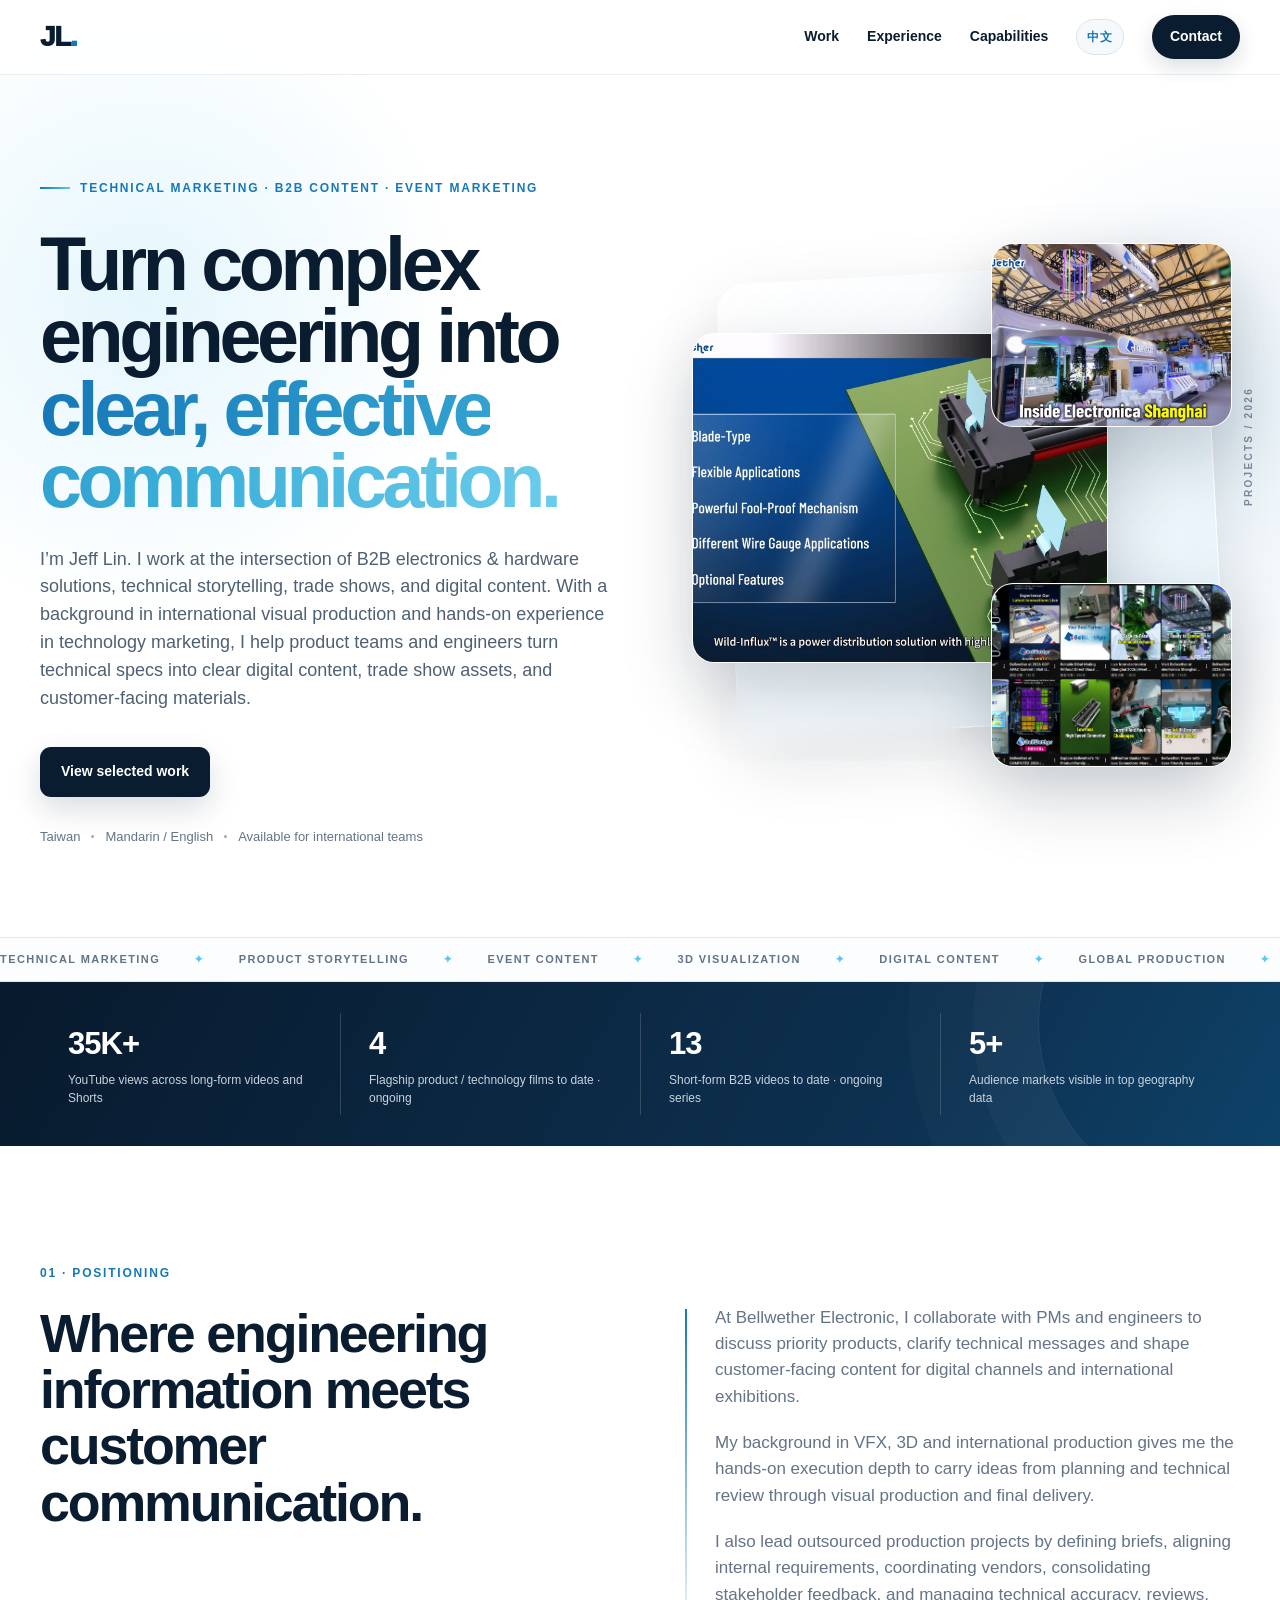
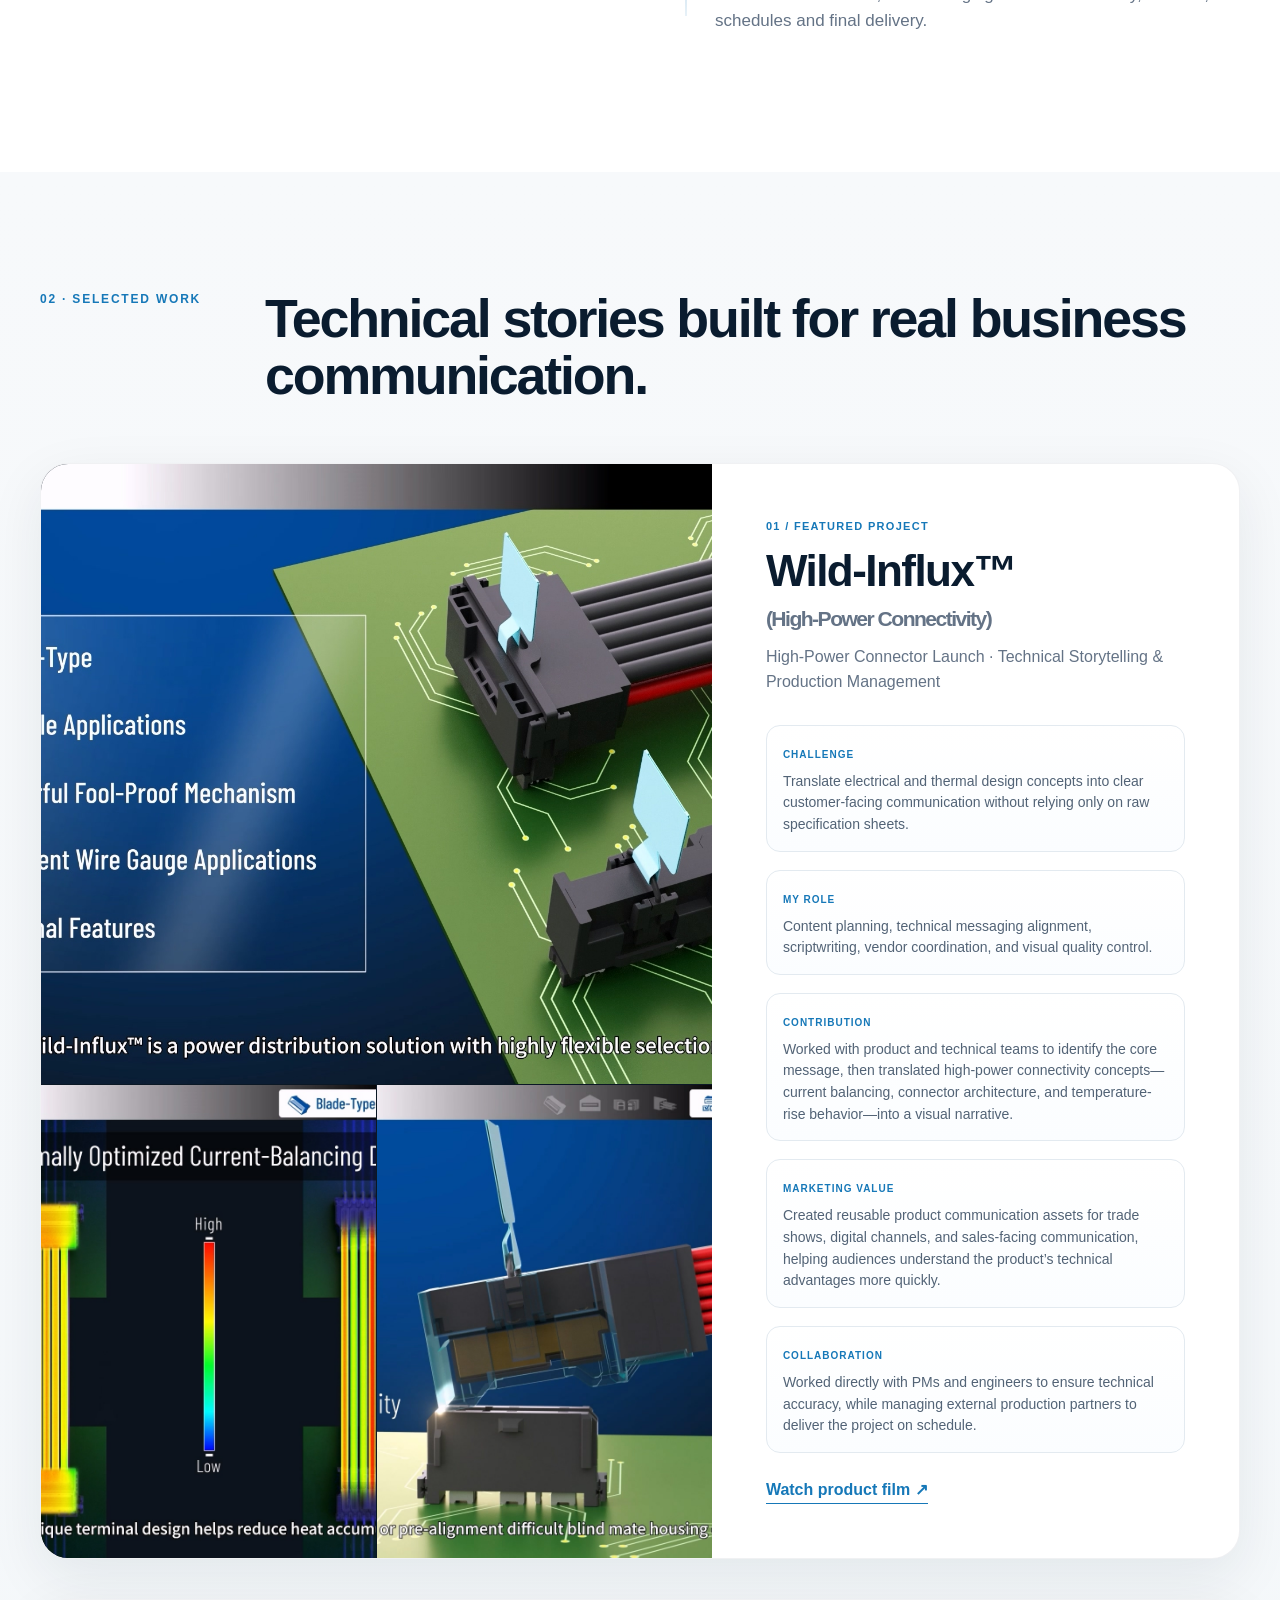
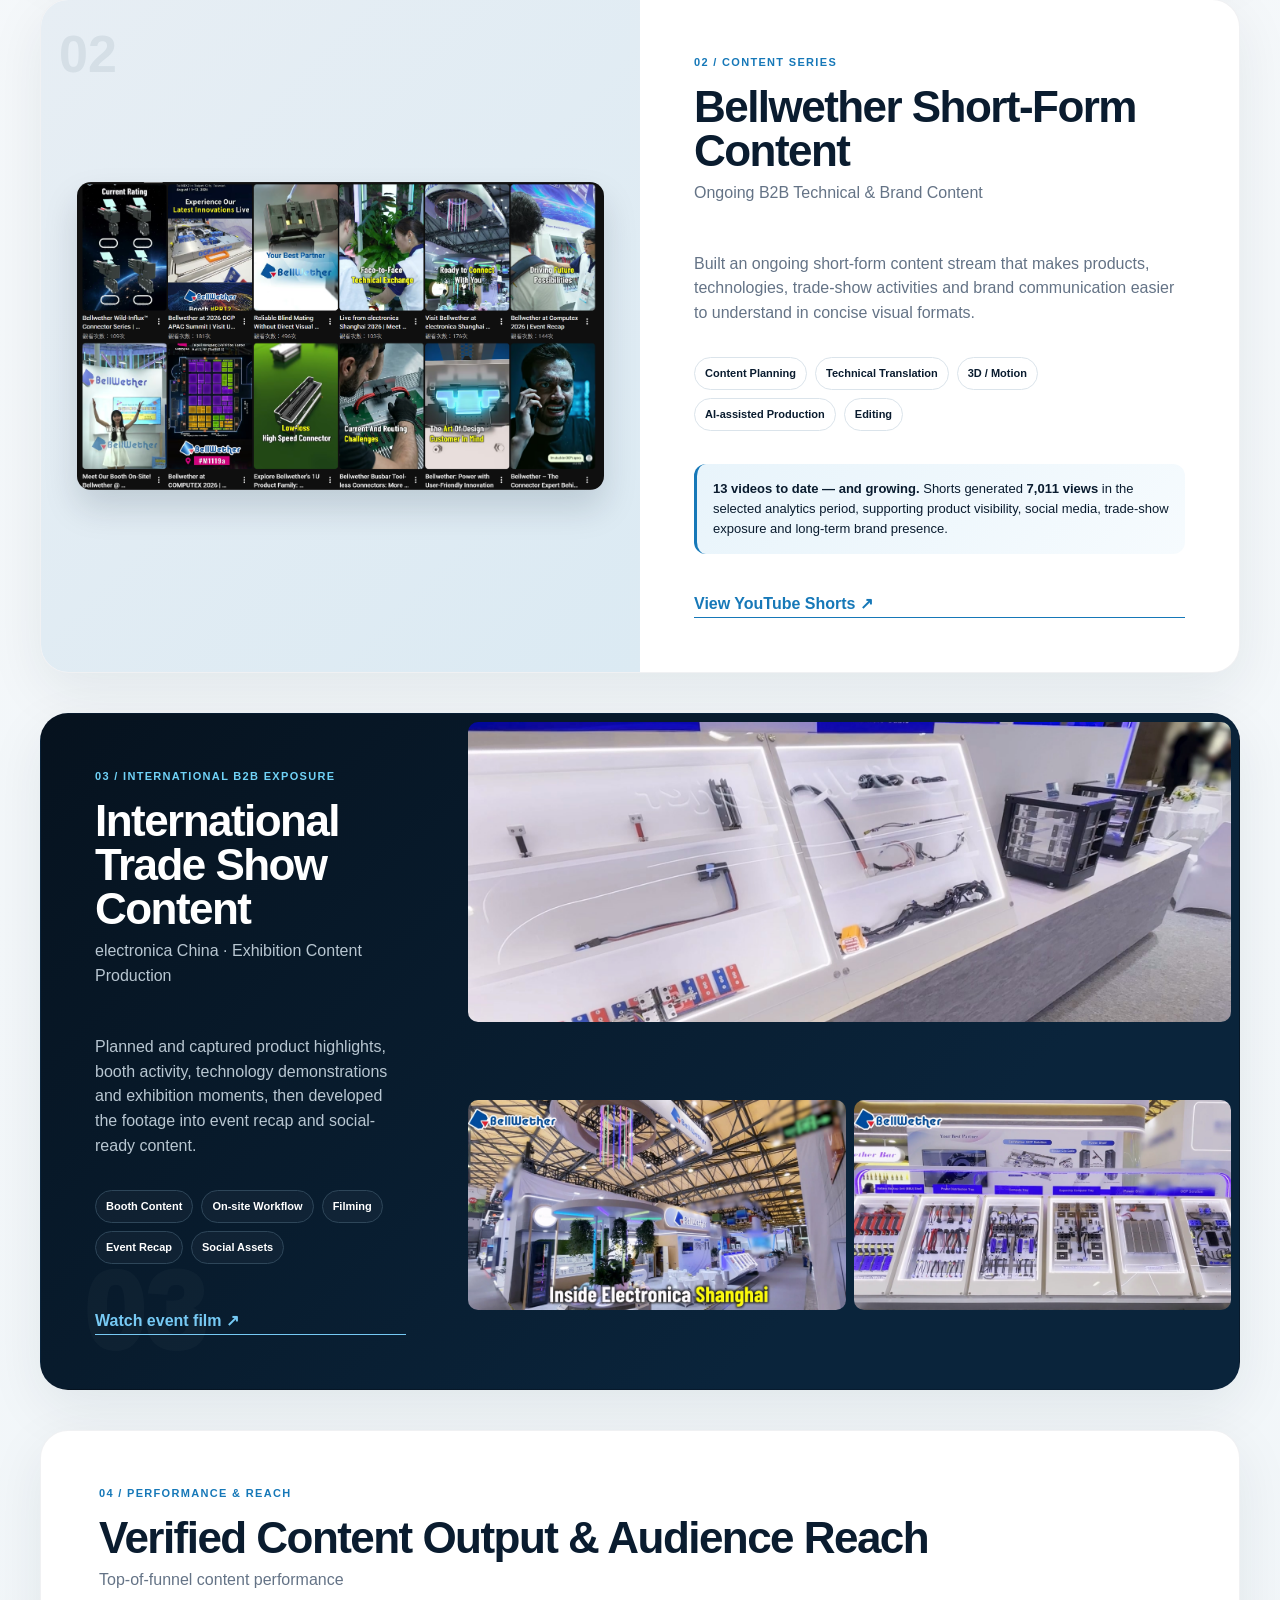
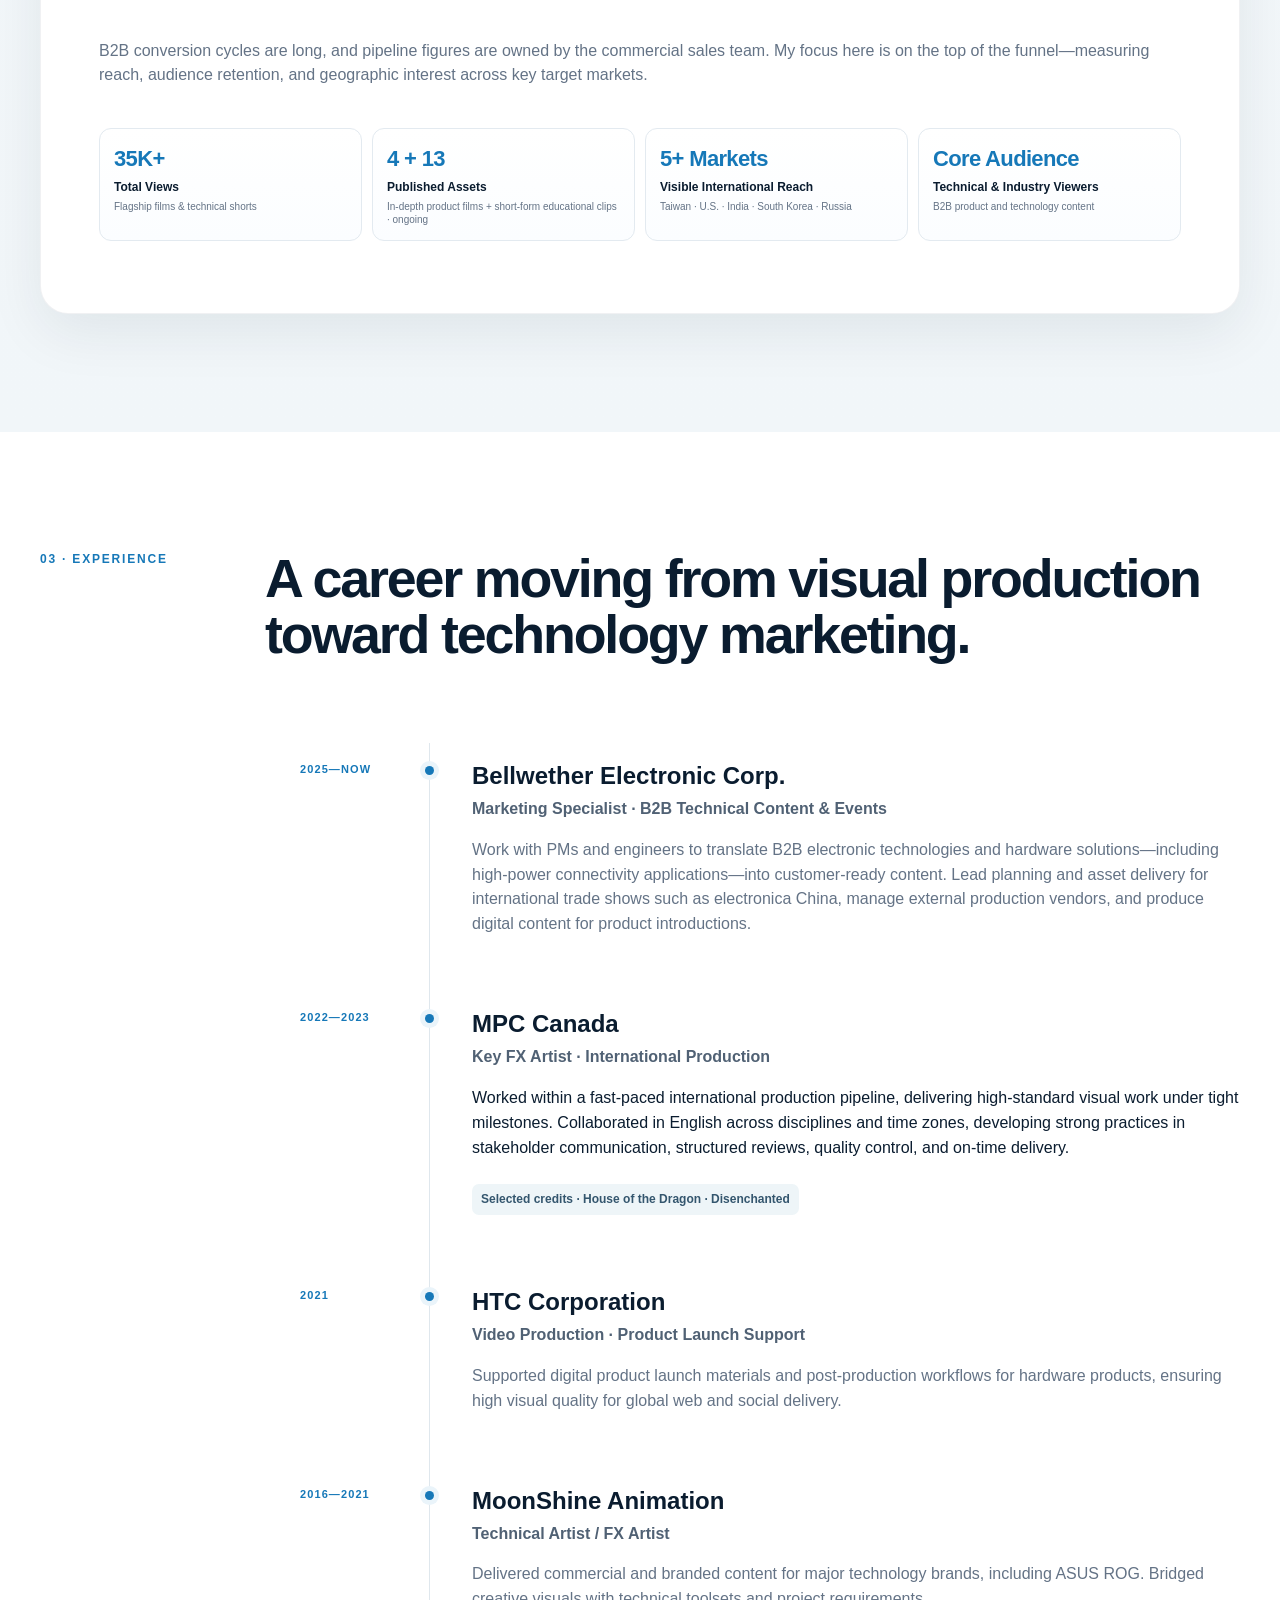
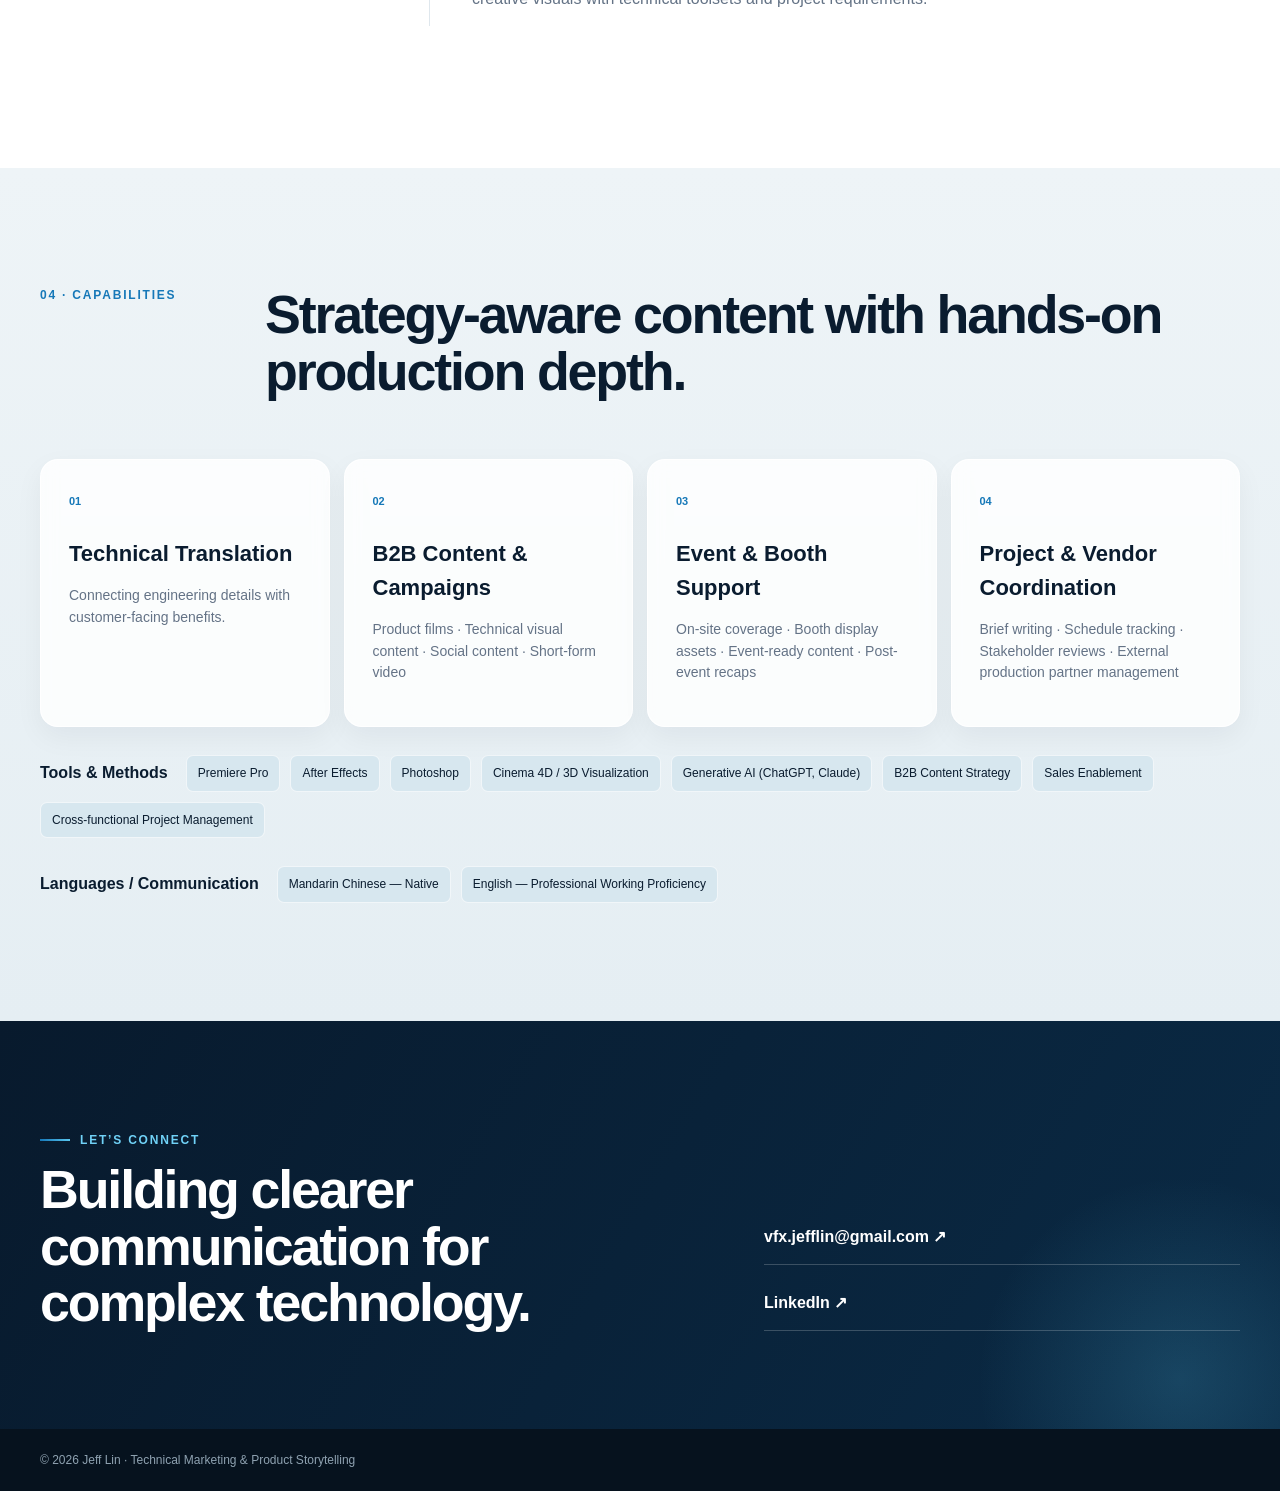
==== index.html @ c6e34b8e "Add files via upload" ====
<!DOCTYPE html>
<html lang="en">
<head>
  <meta charset="UTF-8" />
  <meta name="viewport" content="width=device-width, initial-scale=1.0" />
  <meta name="description" content="Jeff Lin — B2B technical marketing, product storytelling, digital content and event marketing portfolio." />
  <title>Jeff Lin | Technical Marketing & Product Storytelling</title>
  <link rel="stylesheet" href="styles.css" />
</head>
<body>
  <header class="nav-wrap">
    <nav class="nav container">
      <a class="brand" href="#top">JL<span>.</span></a>
      <button class="menu" aria-label="Toggle navigation">Menu</button>
      <div class="nav-links">
        <a href="#work">Work</a>
        <a href="#experience">Experience</a>
        <a href="#capabilities">Capabilities</a>
        <a href="zh.html" class="lang-switch">中文</a><a href="#contact" class="nav-cta">Contact</a>
      </div>
    </nav>
  </header>

  <main id="top">
    <section class="hero container">
      <div class="hero-copy reveal">
        <p class="eyebrow">TECHNICAL MARKETING · B2B CONTENT · EVENT MARKETING</p>
        <h1>Turn complex engineering into <span>clear, effective communication.</span></h1>
        <p class="hero-lead">I’m Jeff Lin. I work at the intersection of B2B electronics & hardware solutions, technical storytelling, trade shows, and digital content. With a background in international visual production and hands-on experience in technology marketing, I help product teams and engineers turn technical specs into clear digital content, trade show assets, and customer-facing materials.</p>
        <div class="hero-actions">
          <a class="button primary" href="#work">View selected work</a>
        </div>
        <div class="hero-meta">
          <span>Taiwan</span><i></i><span>Mandarin / English</span><i></i><span>Available for international teams</span>
        </div>
      </div>
      <div class="hero-visual reveal">
        <div class="hero-card main-card"><img src="./assets/image1.jpg" alt="Wild-Influx product storytelling project" /></div>
        <div class="hero-card small-card top"><img src="./assets/image6.jpg" alt="electronica China trade show" /></div>
        <div class="hero-card small-card bottom"><img src="./assets/image4.png" alt="Bellwether short-form content series" /></div>
        <div class="hero-badge"><strong>B2B</strong>Technical storytelling × visual execution</div>
      </div>
    </section>

    <section class="marquee" aria-hidden="true">
      <div class="marquee-track">
        <span>TECHNICAL MARKETING</span><span>PRODUCT STORYTELLING</span><span>EVENT CONTENT</span><span>3D VISUALIZATION</span><span>DIGITAL CONTENT</span><span>GLOBAL PRODUCTION</span>
        <span>TECHNICAL MARKETING</span><span>PRODUCT STORYTELLING</span><span>EVENT CONTENT</span><span>3D VISUALIZATION</span><span>DIGITAL CONTENT</span><span>GLOBAL PRODUCTION</span>
      </div>
    </section>

    <section class="proof-strip">
      <div class="container proof-grid">
        <div><strong>35K+</strong><span>YouTube views across long-form videos and Shorts</span></div>
        <div><strong>4</strong><span>Flagship product / technology films to date · ongoing</span></div>
        <div><strong>13</strong><span>Short-form B2B videos to date · ongoing series</span></div>
        <div><strong>5+</strong><span>Audience markets visible in top geography data</span></div>
      </div>
    </section>

    <section class="section intro container reveal">
      <div class="section-label">01 · POSITIONING</div>
      <div class="intro-grid">
        <h2>Where engineering information meets customer communication.</h2>
        <div>
          <p>At Bellwether Electronic, I collaborate with PMs and engineers to discuss priority products, clarify technical messages and shape customer-facing content for digital channels and international exhibitions.</p>
          <p>My background in VFX, 3D and international production gives me the hands-on execution depth to carry ideas from planning and technical review through visual production and final delivery.</p>
          <p>I also lead outsourced production projects by defining briefs, aligning internal requirements, coordinating vendors, consolidating stakeholder feedback, and managing technical accuracy, reviews, schedules and final delivery.</p>
        </div>
      </div>
    </section>

    <section id="work" class="section work-section">
      <div class="container">
        <div class="section-heading reveal">
          <div class="section-label">02 · SELECTED WORK</div>
          <h2>Technical stories built for real business communication.</h2>
        </div>

        <article class="project feature reveal">
          <div class="project-gallery wild-grid">
            <img src="./assets/image1.jpg" alt="Wild-Influx product overview" />
            <img src="./assets/image2.jpg" alt="Wild-Influx thermal current balancing visualization" />
            <img src="./assets/image3.jpg" alt="Wild-Influx blind mate product animation" />
          </div>
          <div class="project-copy">
            <div class="project-index">01 / FEATURED PROJECT</div>
            <h3>Wild‑Influx™ <span class="project-context">(High-Power Connectivity)</span></h3>
            <p class="project-sub">High-Power Connector Launch · Technical Storytelling &amp; Production Management</p>
            <div class="case-grid">
              <div><span>Challenge</span><p>Translate electrical and thermal design concepts into clear customer-facing communication without relying only on raw specification sheets.</p></div>
              <div><span>My Role</span><p>Content planning, technical messaging alignment, scriptwriting, vendor coordination, and visual quality control.</p></div>
              <div><span>Contribution</span><p>Worked with product and technical teams to identify the core message, then translated high-power connectivity concepts—current balancing, connector architecture, and temperature-rise behavior—into a visual narrative.</p></div>
              <div><span>Marketing Value</span><p>Created reusable product communication assets for trade shows, digital channels, and sales-facing communication, helping audiences understand the product’s technical advantages more quickly.</p></div>
              <div><span>Collaboration</span><p>Worked directly with PMs and engineers to ensure technical accuracy, while managing external production partners to deliver the project on schedule.</p></div>
            </div>
            <a class="text-link" target="_blank" rel="noopener" href="https://youtu.be/CGokXRwfFD4?si=VFuxg-Ws2p5JraSZ">Watch product film ↗</a>
          </div>
        </article>

        <article class="project split reveal">
          <div class="project-image frame"><img src="./assets/image4.png" alt="Bellwether YouTube Shorts series" /></div>
          <div class="project-copy compact">
            <div class="project-index">02 / CONTENT SERIES</div>
            <h3>Bellwether Short‑Form Content</h3>
            <p class="project-sub">Ongoing B2B Technical & Brand Content</p>
            <p>Built an ongoing short-form content stream that makes products, technologies, trade-show activities and brand communication easier to understand in concise visual formats.</p>
            <div class="tag-row"><span>Content Planning</span><span>Technical Translation</span><span>3D / Motion</span><span>AI-assisted Production</span><span>Editing</span></div>
            <p class="impact"><b>13 videos to date — and growing.</b> Shorts generated <b>7,011 views</b> in the selected analytics period, supporting product visibility, social media, trade-show exposure and long-term brand presence.</p>
            <a class="text-link" target="_blank" rel="noopener" href="https://www.youtube.com/@BellwetherCorp-BLWR/shorts">View YouTube Shorts ↗</a>
          </div>
        </article>

        <article class="project trade reveal">
          <div class="project-copy compact light-copy">
            <div class="project-index">03 / INTERNATIONAL B2B EXPOSURE</div>
            <h3>International Trade Show Content</h3>
            <p class="project-sub">electronica China · Exhibition Content Production</p>
            <p>Planned and captured product highlights, booth activity, technology demonstrations and exhibition moments, then developed the footage into event recap and social-ready content.</p>
            <div class="tag-row"><span>Booth Content</span><span>On-site Workflow</span><span>Filming</span><span>Event Recap</span><span>Social Assets</span></div>
            <a class="text-link light" target="_blank" rel="noopener" href="https://youtu.be/MpDqMBvhwXk?si=_fPuWEZ1H6CV1YOC">Watch event film ↗</a>
          </div>
          <div class="trade-gallery">
            <img class="wide" src="./assets/image5.jpg" alt="Bellwether products at electronica China" />
            <img src="./assets/image6.jpg" alt="Bellwether booth at electronica China" />
            <img src="./assets/image7.jpg" alt="Bellwether product displays at electronica China" />
          </div>
        </article>

        <article class="project reveal performance-project performance-text-only">
          <div class="project-copy compact">
            <div class="project-index">04 / PERFORMANCE &amp; REACH</div>
            <h3>Verified Content Output &amp; Audience Reach</h3>
            <p class="project-sub">Top-of-funnel content performance</p>
            <p>B2B conversion cycles are long, and pipeline figures are owned by the commercial sales team. My focus here is on the top of the funnel—measuring reach, audience retention, and geographic interest across key target markets.</p>
            <div class="metric-mini-grid">
              <div><strong>35K+</strong><span>Total Views</span><small>Flagship films &amp; technical shorts</small></div>
              <div><strong>4 + 13</strong><span>Published Assets</span><small>In-depth product films + short-form educational clips · ongoing</small></div>
              <div><strong>5+ Markets</strong><span>Visible International Reach</span><small>Taiwan · U.S. · India · South Korea · Russia</small></div>
              <div><strong>Core Audience</strong><span>Technical &amp; Industry Viewers</span><small>B2B product and technology content</small></div>
            </div>
          </div>
        </article>
      </div>
    </section>

    <section id="experience" class="section experience container">
      <div class="section-heading reveal">
        <div class="section-label">03 · EXPERIENCE</div>
        <h2>A career moving from visual production toward technology marketing.</h2>
      </div>
      <div class="timeline">
        <article class="timeline-item reveal">
          <div class="year">2025—NOW</div>
          <div><h3>Bellwether Electronic Corp.</h3><p class="role">Marketing Specialist · B2B Technical Content &amp; Events</p><p>Work with PMs and engineers to translate B2B electronic technologies and hardware solutions—including high-power connectivity applications—into customer-ready content. Lead planning and asset delivery for international trade shows such as electronica China, manage external production vendors, and produce digital content for product introductions.</p></div>
        </article>
        <article class="timeline-item reveal">
          <div class="year">2022—2023</div>
          <div><h3>MPC Canada</h3><p class="role">Key FX Artist · International Production</p><p>Worked within a fast-paced international production pipeline, delivering high-standard visual work under tight milestones. Collaborated in English across disciplines and time zones, developing strong practices in stakeholder communication, structured reviews, quality control, and on-time delivery.</p><p class="credit-line">Selected credits · House of the Dragon · Disenchanted</p></div>
        </article>
        <article class="timeline-item reveal">
          <div class="year">2021</div>
          <div><h3>HTC Corporation</h3><p class="role">Video Production · Product Launch Support</p><p>Supported digital product launch materials and post-production workflows for hardware products, ensuring high visual quality for global web and social delivery.</p></div>
        </article>
        <article class="timeline-item reveal">
          <div class="year">2016—2021</div>
          <div><h3>MoonShine Animation</h3><p class="role">Technical Artist / FX Artist</p><p>Delivered commercial and branded content for major technology brands, including ASUS ROG. Bridged creative visuals with technical toolsets and project requirements.</p></div>
        </article>
      </div>
    </section>

    <section id="capabilities" class="section capabilities">
      <div class="container">
        <div class="section-heading reveal">
          <div class="section-label">04 · CAPABILITIES</div>
          <h2>Strategy-aware content with hands-on production depth.</h2>
        </div>
        <div class="cap-grid">
          <div class="cap-card reveal"><span>01</span><h3>Technical Translation</h3><p>Connecting engineering details with customer-facing benefits.</p></div>
          <div class="cap-card reveal"><span>02</span><h3>B2B Content &amp; Campaigns</h3><p>Product films · Technical visual content · Social content · Short-form video</p></div>
          <div class="cap-card reveal"><span>03</span><h3>Event &amp; Booth Support</h3><p>On-site coverage · Booth display assets · Event-ready content · Post-event recaps</p></div>
          <div class="cap-card reveal"><span>04</span><h3>Project &amp; Vendor Coordination</h3><p>Brief writing · Schedule tracking · Stakeholder reviews · External production partner management</p></div>
        </div>
        <div class="tools reveal"><b>Tools &amp; Methods</b><span>Premiere Pro</span><span>After Effects</span><span>Photoshop</span><span>Cinema 4D / 3D Visualization</span><span>Generative AI (ChatGPT, Claude)</span><span>B2B Content Strategy</span><span>Sales Enablement</span><span>Cross-functional Project Management</span></div><div class="tools reveal"><b>Languages / Communication</b><span>Mandarin Chinese — Native</span><span>English — Professional Working Proficiency</span></div>
      </div>
    </section>

    <section id="contact" class="contact-section">
      <div class="container contact-grid reveal">
        <div><p class="eyebrow">LET’S CONNECT</p><h2>Building clearer communication for complex technology.</h2></div>
        <div class="contact-links">
          <a href="mailto:vfx.jefflin@gmail.com">vfx.jefflin@gmail.com ↗</a>
          <a href="https://www.linkedin.com/in/jeff-lin-creativemarketing/" target="_blank" rel="noopener">LinkedIn ↗</a>
        </div>
      </div>
    </section>
  </main>

  <footer><div class="container">© 2026 Jeff Lin · Technical Marketing & Product Storytelling</div></footer>
  <script src="script.js"></script>
</body>
</html>
---- styles.css ----
:root{
  --ink:#0a1c2f;--navy:#0d2d4a;--blue:#1678b8;--cyan:#59c7ef;--sky:#eaf4fa;
  --paper:#f5f8fb;--muted:#647386;--line:#dbe4eb;--white:#fff;--dark:#06121e;
  --accent:#70d2f7;--lime:#b8efdc;--max:1200px;--shadow:0 24px 70px rgba(5,25,43,.12)
}
*{box-sizing:border-box}
html{scroll-behavior:smooth}
body{margin:0;font-family:Inter,ui-sans-serif,-apple-system,BlinkMacSystemFont,"Segoe UI",Arial,sans-serif;color:var(--ink);background:#fff;line-height:1.55;overflow-x:hidden}
img{display:block;width:100%;height:auto}
a{color:inherit;text-decoration:none}
.container{width:min(var(--max),calc(100% - 48px));margin:0 auto}

/* NAV */
.nav-wrap{position:sticky;top:0;z-index:50;background:rgba(255,255,255,.78);backdrop-filter:blur(18px);border-bottom:1px solid rgba(12,31,52,.08)}
.nav{height:74px;display:flex;align-items:center;justify-content:space-between}
.brand{font-weight:950;font-size:28px;letter-spacing:-1.4px}.brand span{color:var(--blue)}
.nav-links{display:flex;gap:28px;align-items:center;font-size:14px;font-weight:720}
.nav-links a{position:relative}.nav-links a:not(.nav-cta):after{content:"";position:absolute;left:0;bottom:-6px;width:0;height:2px;background:var(--blue);transition:.25s}.nav-links a:hover:after{width:100%}
.nav-cta{padding:11px 18px;background:var(--ink);color:#fff;border-radius:999px;box-shadow:0 8px 20px rgba(6,27,45,.14)}
.menu{display:none;background:none;border:1px solid var(--line);border-radius:10px;padding:8px 12px}

/* HERO */
.hero{position:relative;min-height:760px;padding:92px 0 90px;display:grid;grid-template-columns:1.03fr .97fr;align-items:center;gap:70px}
.hero:before{content:"";position:absolute;left:-18vw;top:-12vh;width:52vw;height:52vw;border-radius:50%;background:radial-gradient(circle,rgba(89,199,239,.16),rgba(89,199,239,0) 68%);pointer-events:none}
.hero:after{content:"";position:absolute;right:-24vw;top:4vh;width:48vw;height:48vw;border-radius:50%;background:radial-gradient(circle,rgba(22,120,184,.10),rgba(22,120,184,0) 70%);pointer-events:none}
.hero-copy{position:relative;z-index:2}
.eyebrow,.section-label{font-size:12px;font-weight:850;letter-spacing:.15em;color:var(--blue)}
.eyebrow{display:inline-flex;align-items:center;gap:10px}.eyebrow:before{content:"";width:30px;height:2px;background:linear-gradient(90deg,var(--blue),var(--cyan))}
.hero h1{font-size:clamp(52px,5.9vw,84px);line-height:.96;letter-spacing:-.058em;margin:18px 0 28px;max-width:780px}
.hero h1 span{background:linear-gradient(90deg,var(--blue),#3aaed8 60%,#6bccec);-webkit-background-clip:text;background-clip:text;color:transparent}
.hero-lead{max-width:700px;font-size:18px;color:#4f6072}
.hero-actions{display:flex;gap:14px;margin-top:34px}
.button{display:inline-flex;align-items:center;justify-content:center;padding:14px 21px;border-radius:11px;font-size:14px;font-weight:780;transition:.25s}
.button:hover{transform:translateY(-2px)}.primary{background:var(--ink);color:#fff;box-shadow:0 12px 30px rgba(6,27,45,.15)}.secondary{border:1px solid var(--line);background:rgba(255,255,255,.8);backdrop-filter:blur(8px)}
.hero-meta{display:flex;gap:11px;align-items:center;margin-top:30px;color:var(--muted);font-size:13px}.hero-meta i{width:3px;height:3px;border-radius:50%;background:#9aabba}

.hero-visual{position:relative;min-height:540px;z-index:1}
.hero-visual:before{content:"";position:absolute;inset:35px 25px 50px 35px;border-radius:30px;background:linear-gradient(135deg,rgba(255,255,255,.62),rgba(228,241,249,.82));border:1px solid rgba(255,255,255,.85);box-shadow:var(--shadow);transform:rotate(-3deg)}
.hero-visual:after{content:"PROJECTS / 2026";position:absolute;right:-16px;top:150px;writing-mode:vertical-rl;transform:rotate(180deg);font-size:10px;font-weight:800;letter-spacing:.23em;color:#7b8b9c}
.hero-card{position:absolute;overflow:hidden;border-radius:22px;box-shadow:0 28px 70px rgba(6,27,45,.20);background:#fff;border:1px solid rgba(255,255,255,.8);transition:transform .35s ease,box-shadow .35s ease}
.hero-card:hover{transform:translateY(-7px) rotate(.5deg);box-shadow:0 36px 80px rgba(6,27,45,.24)}
.hero-card img{height:100%;object-fit:cover}.main-card{width:76%;height:330px;left:0;top:96px;z-index:3}.small-card{width:44%;height:184px;right:8px;z-index:4}.small-card.top{top:6px}.small-card.bottom{bottom:10px}
.hero-badge{position:absolute;left:28px;bottom:16px;z-index:6;background:rgba(7,21,34,.88);color:#fff;padding:12px 15px;border-radius:12px;font-size:12px;backdrop-filter:blur(10px);box-shadow:0 10px 25px rgba(0,0,0,.15)}
.hero-badge strong{display:block;font-size:20px;line-height:1;margin-bottom:4px;color:var(--accent)}

/* MARQUEE */
.marquee{overflow:hidden;border-top:1px solid #dfe7ed;border-bottom:1px solid #dfe7ed;background:#fbfdff}
.marquee-track{display:flex;width:max-content;animation:marquee 28s linear infinite;padding:13px 0}
.marquee-track span{font-size:11px;font-weight:800;letter-spacing:.13em;color:#627487;white-space:nowrap;margin-right:34px}
.marquee-track span:after{content:"✦";margin-left:34px;color:var(--cyan)}
@keyframes marquee{to{transform:translateX(-50%)}}

/* PROOF */
.proof-strip{background:linear-gradient(120deg,#081a2d,#0d3151 72%,#0e4268);color:#fff;position:relative;overflow:hidden}
.proof-strip:after{content:"";position:absolute;right:-120px;top:-140px;width:360px;height:360px;border:1px solid rgba(255,255,255,.09);border-radius:50%;box-shadow:0 0 0 65px rgba(255,255,255,.025),0 0 0 130px rgba(255,255,255,.018)}
.proof-grid{display:grid;grid-template-columns:repeat(4,1fr);padding:31px 0;position:relative;z-index:1}
.proof-grid>div{padding:7px 28px;border-left:1px solid rgba(255,255,255,.16)}.proof-grid>div:first-child{border-left:0}.proof-grid strong{display:block;font-size:31px;letter-spacing:-.03em}.proof-grid span{display:block;font-size:12px;color:#c7d3dd;margin-top:3px}

/* GENERAL */
.section{padding:118px 0}.intro-grid{display:grid;grid-template-columns:1fr 1fr;gap:90px;margin-top:22px}.intro h2,.section-heading h2,.contact-section h2{font-size:clamp(38px,4.2vw,58px);line-height:1.05;letter-spacing:-.04em;margin:0}.intro-grid p{color:var(--muted);font-size:17px;margin:0 0 20px}
.intro-grid>div:last-child{position:relative;padding-left:30px}.intro-grid>div:last-child:before{content:"";position:absolute;left:0;top:4px;width:2px;height:88%;background:linear-gradient(var(--blue),rgba(22,120,184,.1))}
.work-section{background:linear-gradient(#f7f9fb,#f1f6f9)}
.section-heading{display:grid;grid-template-columns:190px 1fr;gap:35px;align-items:start;margin-bottom:60px}

/* PROJECTS */
.project{position:relative;border-radius:28px;overflow:hidden;background:#fff;margin-top:40px;box-shadow:0 18px 55px rgba(11,34,53,.08);border:1px solid rgba(12,31,52,.06);transition:transform .35s ease,box-shadow .35s ease}
.project:hover{transform:translateY(-5px);box-shadow:0 28px 70px rgba(11,34,53,.12)}
.feature{display:grid;grid-template-columns:1.12fr .88fr}.wild-grid{background:#0b1825;display:grid;grid-template-columns:1fr 1fr;gap:1px}.wild-grid img{height:100%;min-height:230px;object-fit:cover}.wild-grid img:first-child{grid-column:1/-1}
.project-copy{padding:54px}.project-index{font-size:11px;font-weight:900;letter-spacing:.12em;color:var(--blue)}.project-copy h3{font-size:44px;line-height:1;margin:14px 0 8px;letter-spacing:-.035em}.project-sub{font-size:16px;color:var(--muted);margin:0 0 30px}
.case-grid{display:grid;gap:18px}.case-grid>div{padding:15px 16px;border:1px solid #e3eaf0;border-radius:14px;background:linear-gradient(180deg,#fff,#fbfdff)}.case-grid span{font-size:10px;text-transform:uppercase;font-weight:900;color:var(--blue);letter-spacing:.1em}.case-grid p{margin:5px 0 0;color:#526376;font-size:14px}
.text-link{display:inline-flex;align-items:center;gap:7px;margin-top:25px;color:var(--blue);font-weight:850;border-bottom:1px solid currentColor}.text-link:hover{gap:11px}
.split{display:grid;grid-template-columns:1fr 1fr}.frame{padding:36px;background:linear-gradient(135deg,#e7eef4,#dbeaf3);display:flex;align-items:center;position:relative}.frame:after{content:"02";position:absolute;left:18px;top:14px;font-weight:900;font-size:52px;color:rgba(13,45,74,.08)}.frame img{border-radius:14px;box-shadow:0 18px 34px rgba(8,28,44,.15)}
.compact{display:flex;flex-direction:column;justify-content:center}.compact>p:not(.project-sub):not(.impact){color:var(--muted)}.tag-row{display:flex;flex-wrap:wrap;gap:8px;margin:15px 0 20px}.tag-row span{padding:7px 10px;border:1px solid var(--line);border-radius:999px;font-size:11px;font-weight:740;background:#fff}.impact{background:linear-gradient(135deg,#e8f4fb,#f6fbfe);padding:15px 16px;border-radius:12px;font-size:13px;border-left:3px solid var(--blue)}
.trade{background:linear-gradient(135deg,#06121e,#0a243b 72%);color:#fff;display:grid;grid-template-columns:.7fr 1.3fr}.trade:after{content:"03";position:absolute;left:42px;bottom:22px;font-size:110px;line-height:1;font-weight:950;color:rgba(255,255,255,.028)}.light-copy .project-index{color:var(--accent)}.light-copy .project-sub,.light-copy>p{color:#b8c6d1!important}.light-copy .tag-row span{border-color:#2e4659;background:rgba(255,255,255,.03)}.text-link.light{color:#75c9f4}.trade-gallery{display:grid;grid-template-columns:1fr 1fr;gap:8px;padding:8px}.trade-gallery img{height:210px;object-fit:cover;border-radius:10px}.trade-gallery .wide{grid-column:1/-1;height:300px}

/* EXPERIENCE */
.experience{padding-bottom:122px}.timeline{max-width:940px;margin-left:auto;position:relative}.timeline:before{content:"";position:absolute;left:129px;top:20px;bottom:20px;width:1px;background:#dfe7ed}.timeline-item{display:grid;grid-template-columns:130px 1fr;gap:42px;padding:34px 0;position:relative}.timeline-item:after{content:"";position:absolute;left:125px;top:43px;width:9px;height:9px;border-radius:50%;background:var(--blue);box-shadow:0 0 0 5px #eaf4fa}.year{font-size:11px;letter-spacing:.1em;font-weight:850;color:var(--blue);padding-top:4px}.timeline-item h3{margin:0;font-size:24px}.role{font-weight:750;color:#506174;margin:3px 0 10px}.timeline-item div:last-child>p:last-child{color:var(--muted);margin-bottom:0}

/* CAPABILITIES */
.capabilities{background:linear-gradient(180deg,#eef4f7,#e5eef3)}.cap-grid{display:grid;grid-template-columns:repeat(4,1fr);gap:14px}.cap-card{background:rgba(255,255,255,.82);backdrop-filter:blur(8px);border:1px solid rgba(255,255,255,.95);border-radius:18px;padding:28px;min-height:235px;box-shadow:0 10px 28px rgba(8,28,44,.05);transition:.3s}.cap-card:hover{transform:translateY(-5px);background:#fff}.cap-card>span{font-size:11px;font-weight:900;color:var(--blue)}.cap-card h3{font-size:22px;margin:24px 0 12px}.cap-card p{color:var(--muted);font-size:14px}.tools{display:flex;flex-wrap:wrap;align-items:center;gap:10px;margin-top:28px}.tools b{margin-right:8px}.tools span{font-size:12px;padding:8px 11px;background:#d7e7ef;border-radius:7px;border:1px solid rgba(255,255,255,.65)}

/* CONTACT */
.contact-section{padding:98px 0;background:linear-gradient(120deg,#081a2d,#0a2a45);color:#fff;position:relative;overflow:hidden}.contact-section:before{content:"";position:absolute;right:-110px;bottom:-160px;width:420px;height:420px;border-radius:50%;background:radial-gradient(circle,rgba(89,199,239,.18),rgba(89,199,239,0) 68%)}.contact-grid{display:grid;grid-template-columns:1.15fr .85fr;gap:80px;align-items:end;position:relative;z-index:1}.contact-section .eyebrow{color:var(--accent)}.contact-links{display:grid;gap:12px}.contact-links a{display:flex;justify-content:space-between;padding:14px 0;border-bottom:1px solid rgba(255,255,255,.2);font-weight:780;transition:.25s}.contact-links a:hover{color:var(--accent);padding-left:6px}footer{background:#06121e;color:#8fa2b1;padding:22px 0;font-size:12px}
.reveal{opacity:0;transform:translateY(18px);transition:opacity .7s ease,transform .7s ease}.reveal.visible{opacity:1;transform:none}

@media(max-width:900px){.hero{grid-template-columns:1fr;padding-top:70px}.hero-visual{min-height:460px}.proof-grid{grid-template-columns:1fr 1fr}.proof-grid>div:nth-child(3){border-left:0}.intro-grid,.section-heading,.feature,.split,.trade,.contact-grid{grid-template-columns:1fr}.section-heading{gap:14px}.project-copy{padding:36px}.cap-grid{grid-template-columns:1fr 1fr}.timeline{margin:0}.timeline:before,.timeline-item:after{display:none}.trade-gallery .wide{height:240px}}
@media(max-width:650px){.container{width:min(var(--max),calc(100% - 30px))}.nav-links{display:none;position:absolute;left:15px;right:15px;top:64px;background:#fff;border:1px solid var(--line);border-radius:12px;padding:18px;flex-direction:column;align-items:stretch;box-shadow:0 20px 40px rgba(0,0,0,.12)}.nav-links.open{display:flex}.menu{display:block}.hero{min-height:auto;padding:58px 0}.hero h1{font-size:49px}.hero-actions{flex-direction:column;align-items:flex-start}.hero-meta{flex-wrap:wrap}.hero-visual{min-height:355px}.hero-visual:after{display:none}.main-card{height:225px;top:58px}.small-card{height:125px}.hero-badge{left:10px;bottom:2px}.proof-grid{grid-template-columns:1fr 1fr}.proof-grid>div{padding:12px 15px}.section{padding:80px 0}.intro-grid{gap:25px}.intro-grid>div:last-child{padding-left:20px}.project-copy h3{font-size:36px}.wild-grid{grid-template-columns:1fr}.wild-grid img:first-child{grid-column:auto}.cap-grid{grid-template-columns:1fr}.timeline-item{grid-template-columns:1fr;gap:8px}.trade-gallery img,.trade-gallery .wide{height:180px}.trade-gallery .wide{grid-column:1/-1}.contact-section{padding:72px 0}.contact-grid{gap:35px}.marquee-track span{font-size:10px}}

/* PERFORMANCE SNAPSHOT — keeps Design v2 visual system */
.analytics-frame{align-items:flex-start}.analytics-frame img{width:100%;height:auto;object-fit:contain;background:#0c0c0c}.metric-mini-grid{display:grid;grid-template-columns:1fr 1fr;gap:10px;margin:10px 0 18px}.metric-mini-grid>div{padding:13px 14px;border:1px solid #e3eaf0;border-radius:12px;background:linear-gradient(180deg,#fff,#fbfdff)}.metric-mini-grid strong{display:block;font-size:22px;color:var(--blue);letter-spacing:-.03em}.metric-mini-grid span{display:block;font-size:12px;font-weight:800;margin-top:2px}.metric-mini-grid small{display:block;font-size:10px;color:var(--muted);margin-top:3px;line-height:1.35}.analytics-thumbs{display:grid;grid-template-columns:1fr 1fr;gap:8px}.analytics-thumbs img{border-radius:10px;border:1px solid var(--line);background:#111}.credit-line{display:inline-block!important;margin-top:8px!important;padding:6px 9px;border-radius:7px;background:#eef5f8;color:#34566e!important;font-size:12px!important;font-weight:750}.performance-project{overflow:visible}.performance-project .project-copy{padding-top:38px;padding-bottom:38px}
@media(max-width:650px){.metric-mini-grid{grid-template-columns:1fr}.analytics-thumbs{grid-template-columns:1fr}}

/* BILINGUAL */
.lang-switch{font-size:12px;font-weight:900;letter-spacing:.06em;color:var(--blue);padding:8px 10px;border:1px solid var(--line);border-radius:999px;background:#f6f9fb}
.lang-switch:hover{background:#eaf4fa}
.zh-page{font-family:"PingFang TC","Microsoft JhengHei","Noto Sans TC",Inter,system-ui,sans-serif}
.zh-page .hero h1,.zh-page .intro h2,.zh-page .section-heading h2,.zh-page .contact-section h2{letter-spacing:-.025em}
.zh-page .project-copy h3{letter-spacing:-.02em}
.zh-page .case-grid p,.zh-page .timeline-item p,.zh-page .cap-card p{line-height:1.8}
@media(max-width:650px){.lang-switch{display:inline-flex;width:max-content}}

.performance-text-only{display:block}
.performance-text-only .project-copy{max-width:none;padding:54px 58px}
.performance-text-only .metric-mini-grid{grid-template-columns:repeat(4,minmax(0,1fr));margin-top:24px}
.performance-note{margin-top:18px;padding-top:16px;border-top:1px solid var(--line);color:var(--muted)}
@media(max-width:900px){
  .performance-text-only .project-copy{padding:38px 28px}
  .performance-text-only .metric-mini-grid{grid-template-columns:1fr 1fr}
}
@media(max-width:650px){
  .performance-text-only .metric-mini-grid{grid-template-columns:1fr}
}

.project-context{
  font-size:.48em;
  font-weight:600;
  color:var(--muted);
  white-space:nowrap;
  vertical-align:middle;
}
@media(max-width:700px){
  .project-context{display:block;margin-top:4px;font-size:.48em;white-space:normal}
}
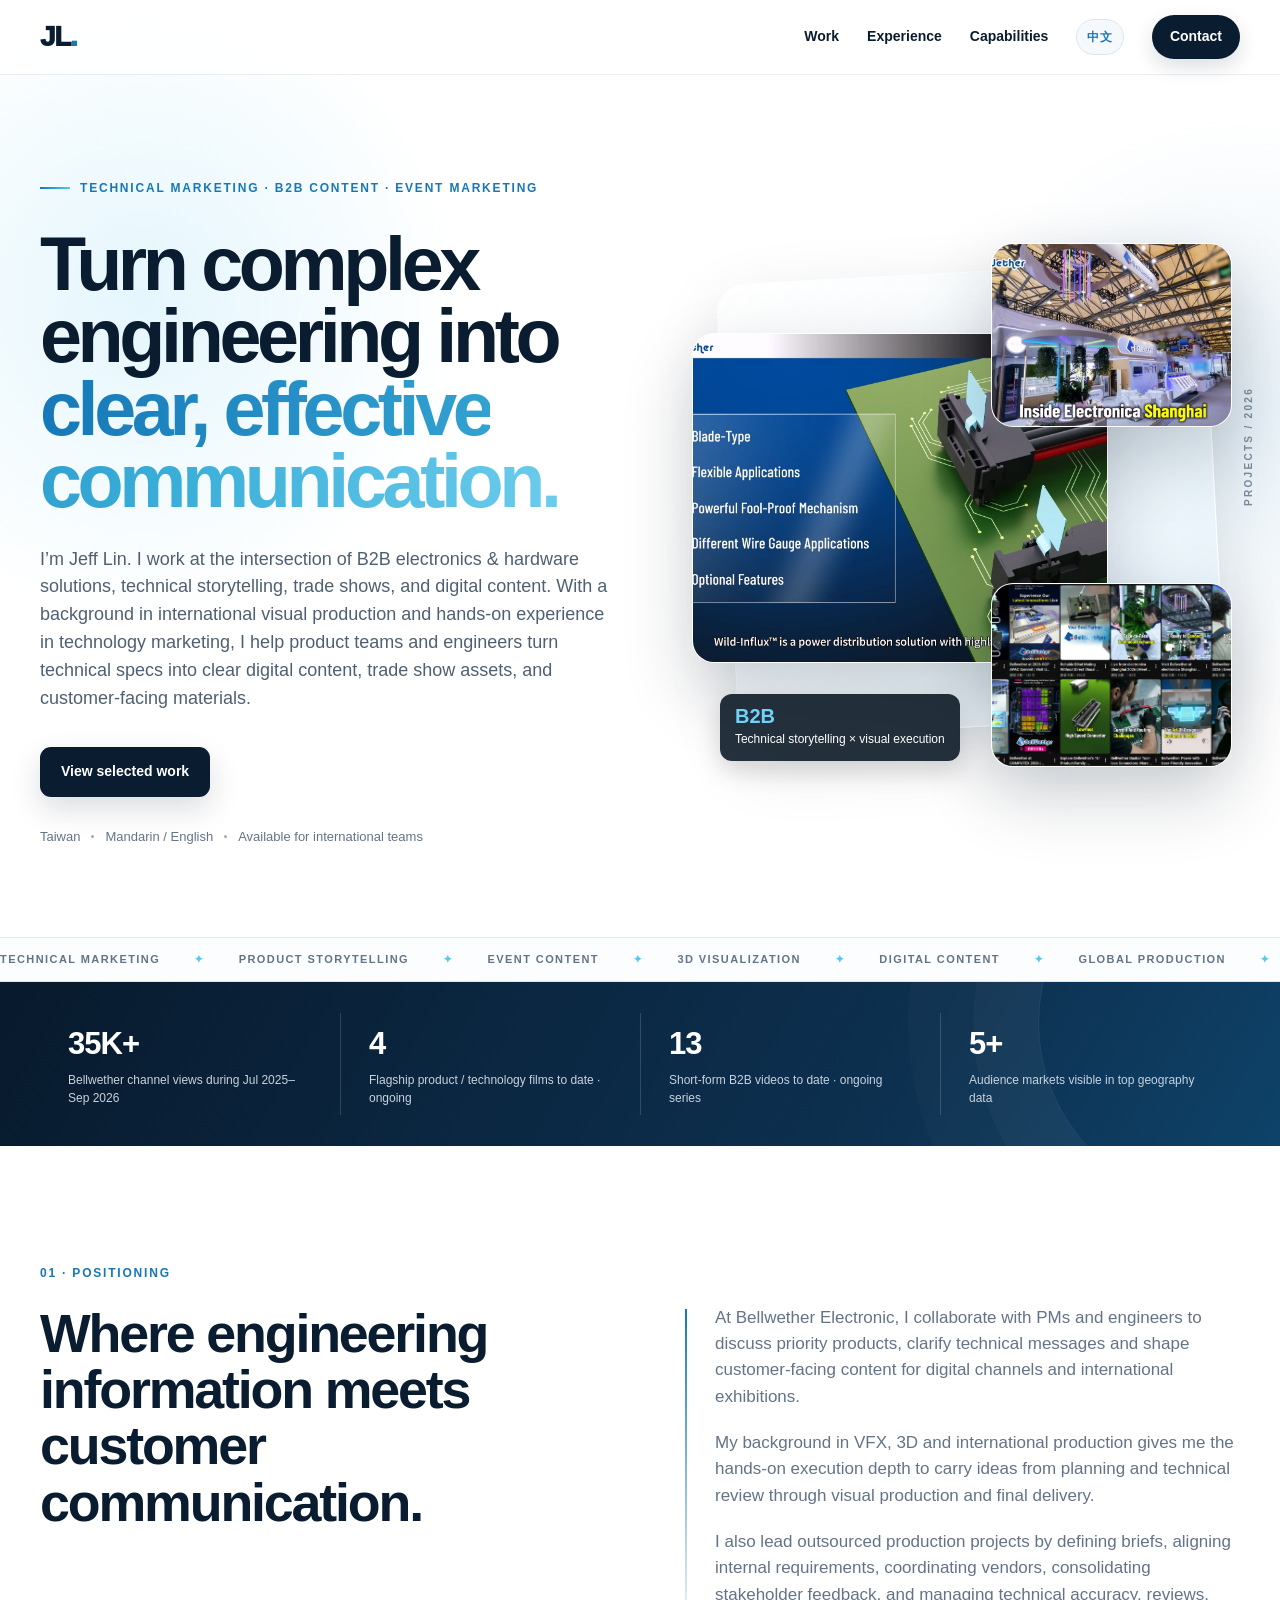
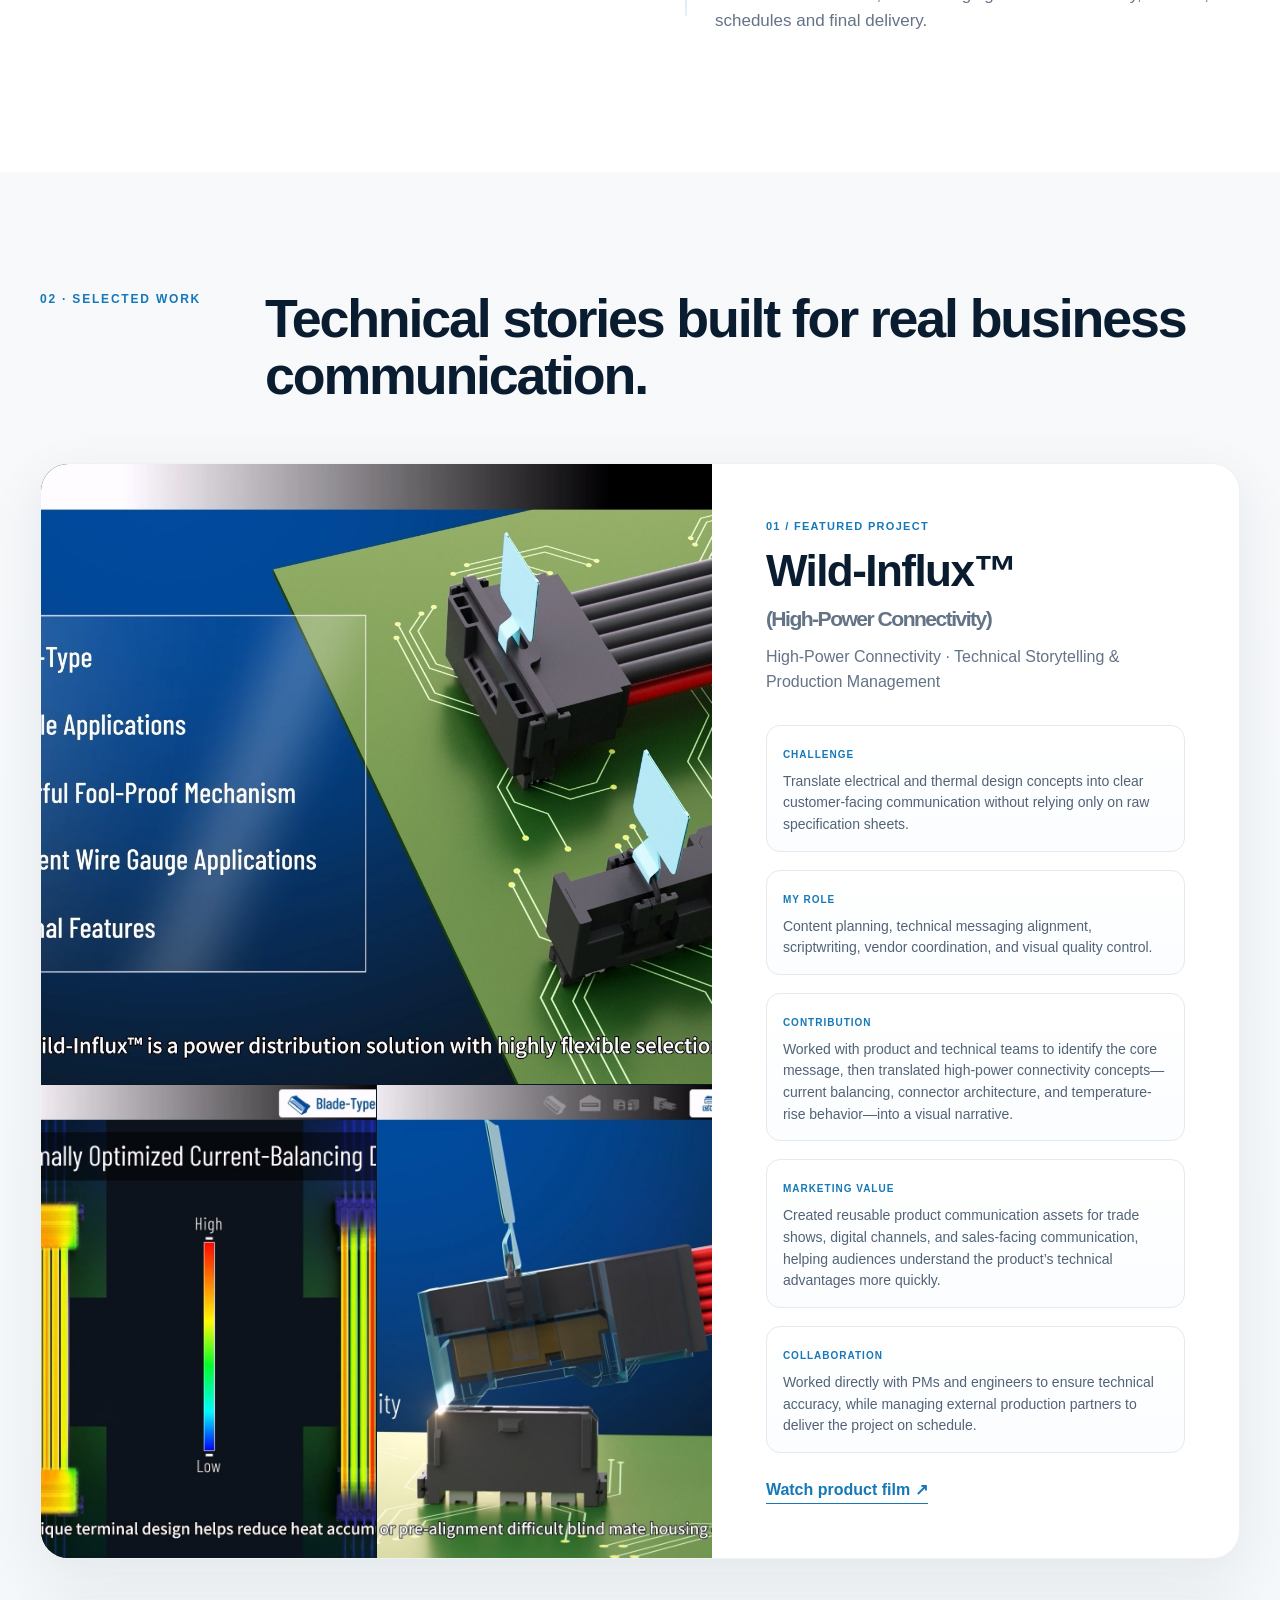
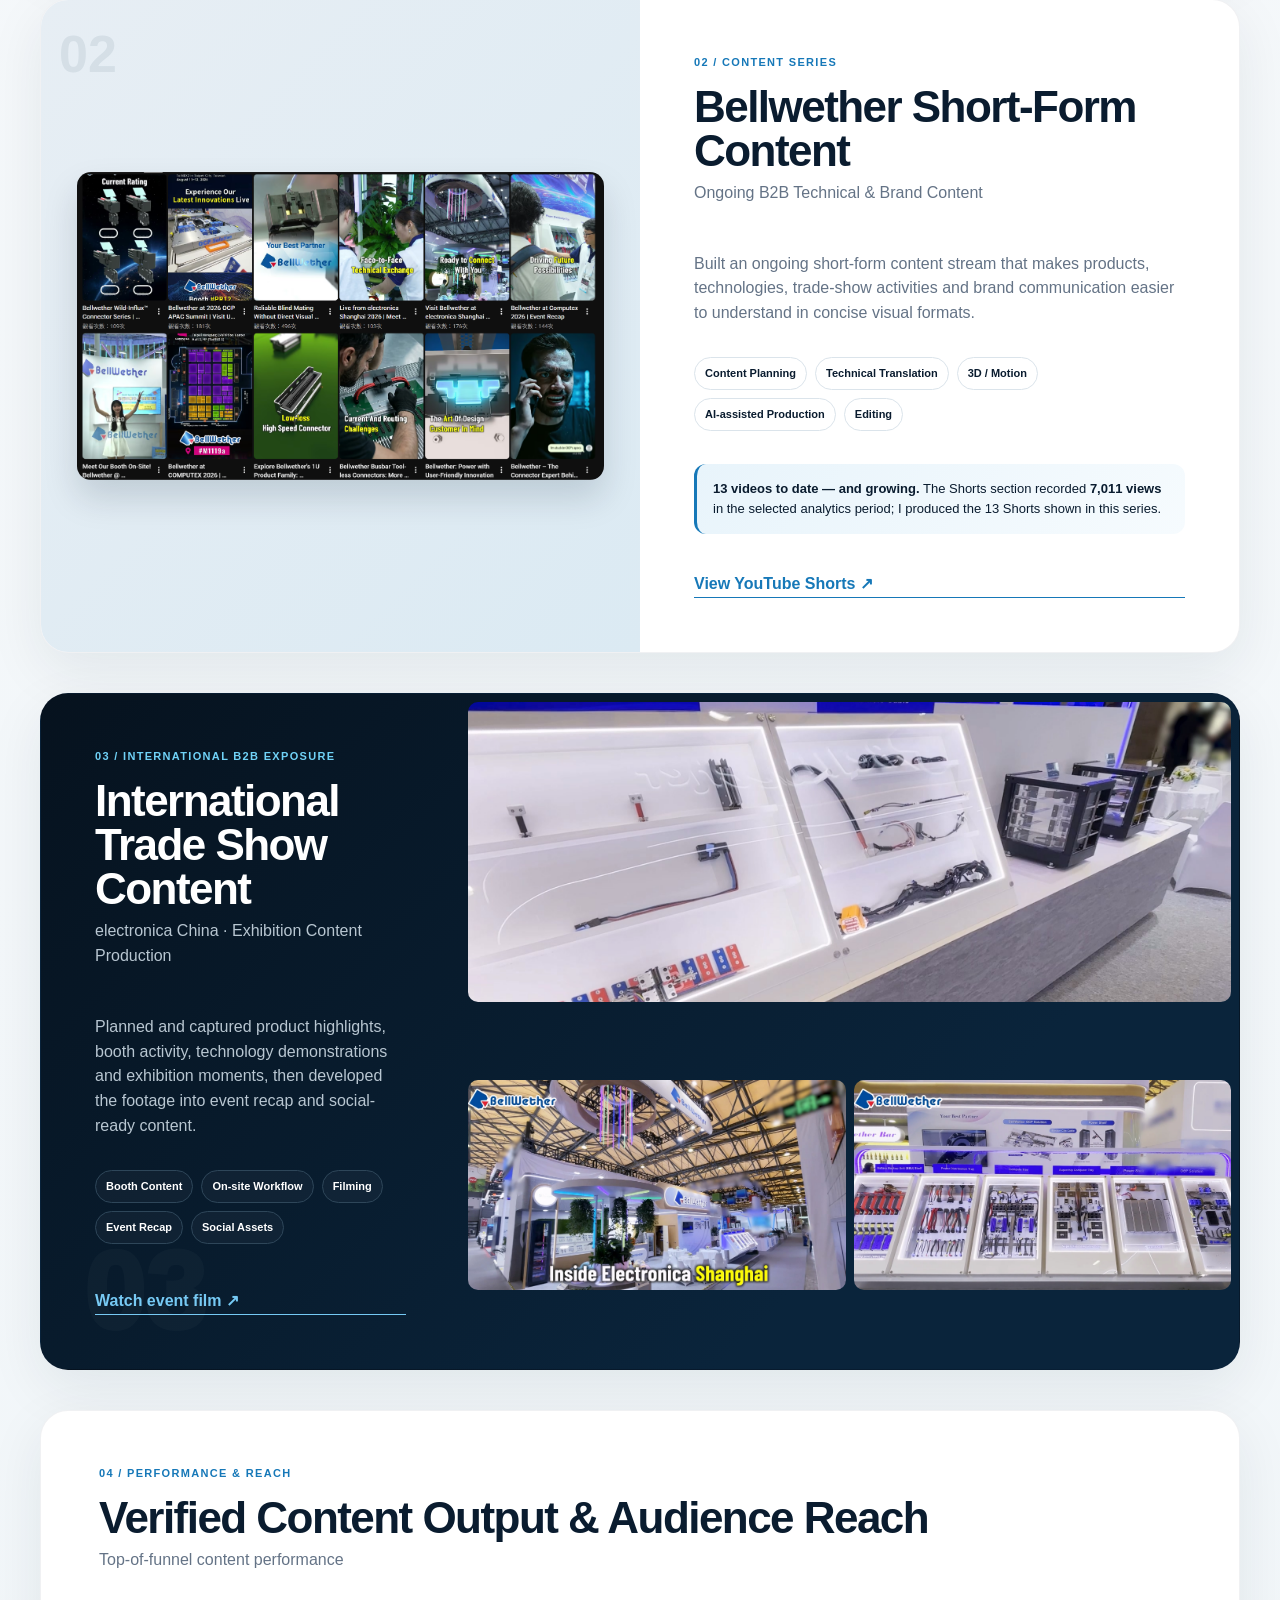
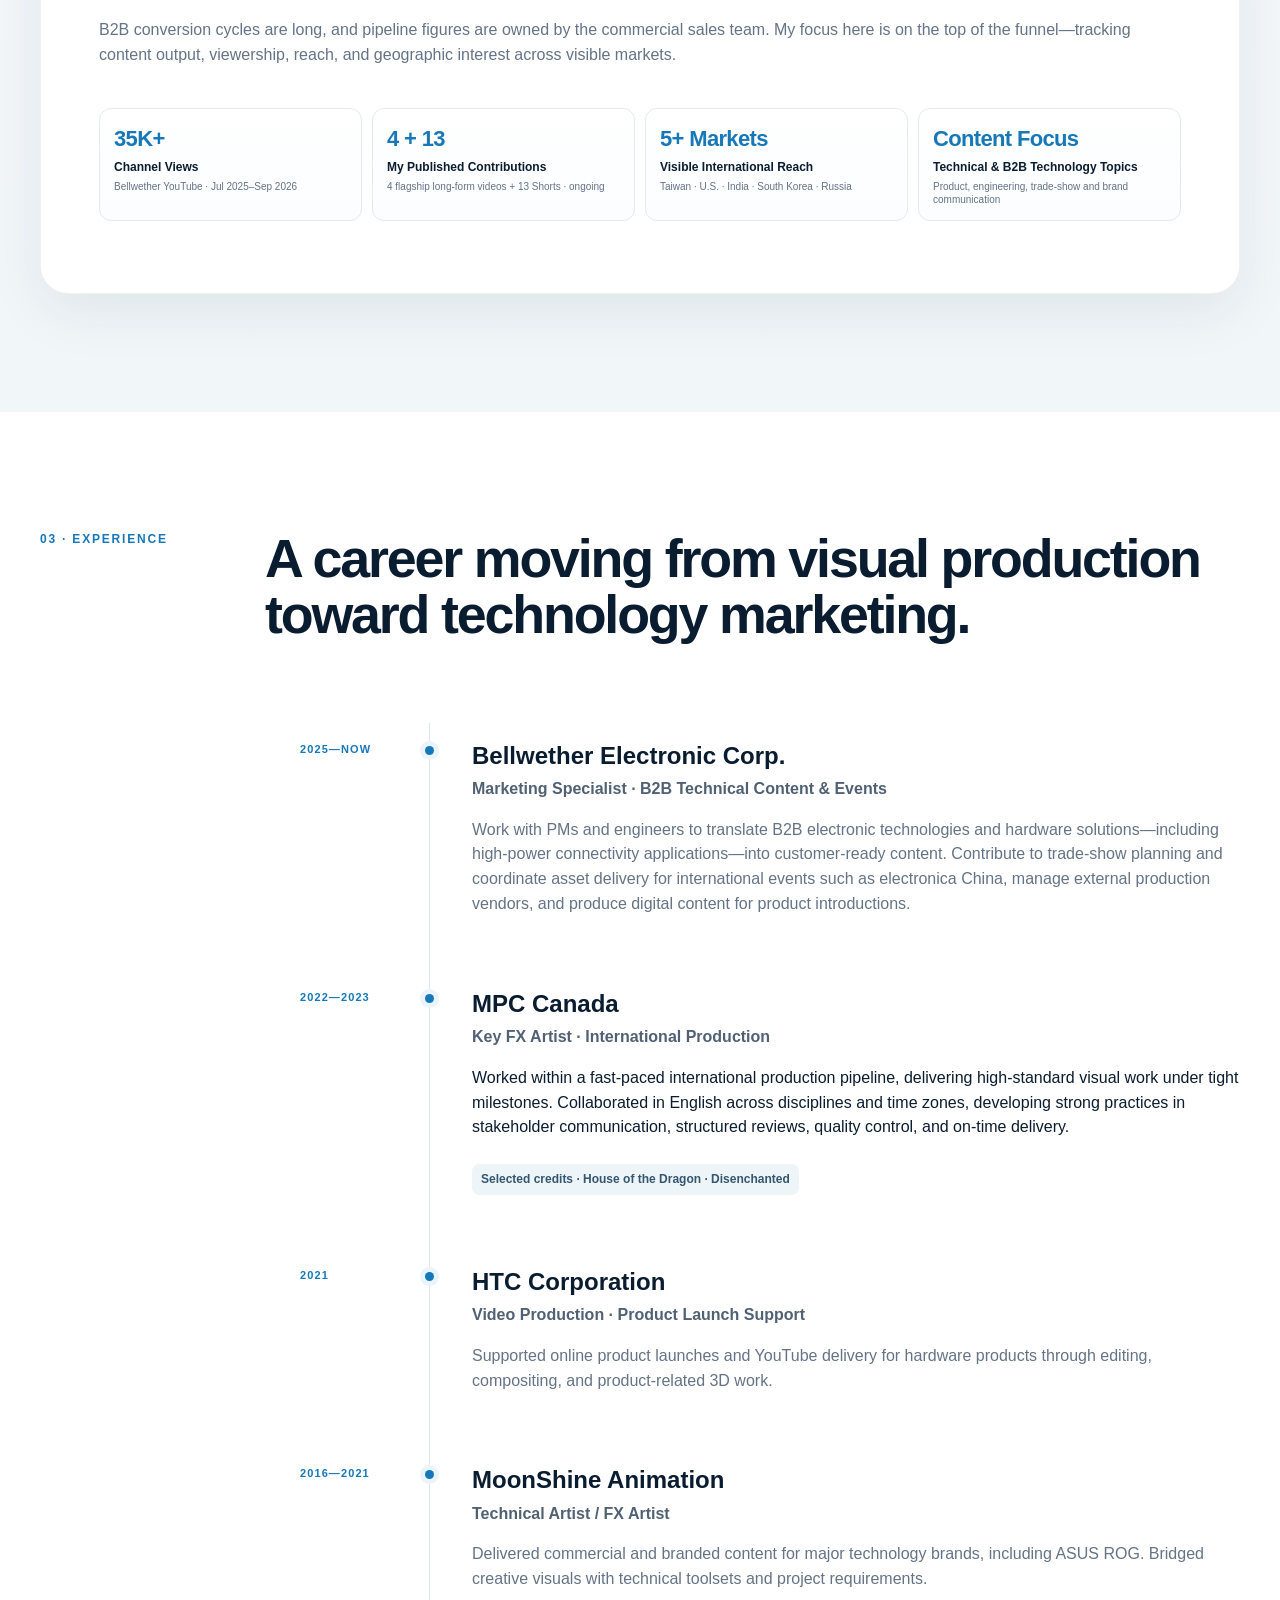
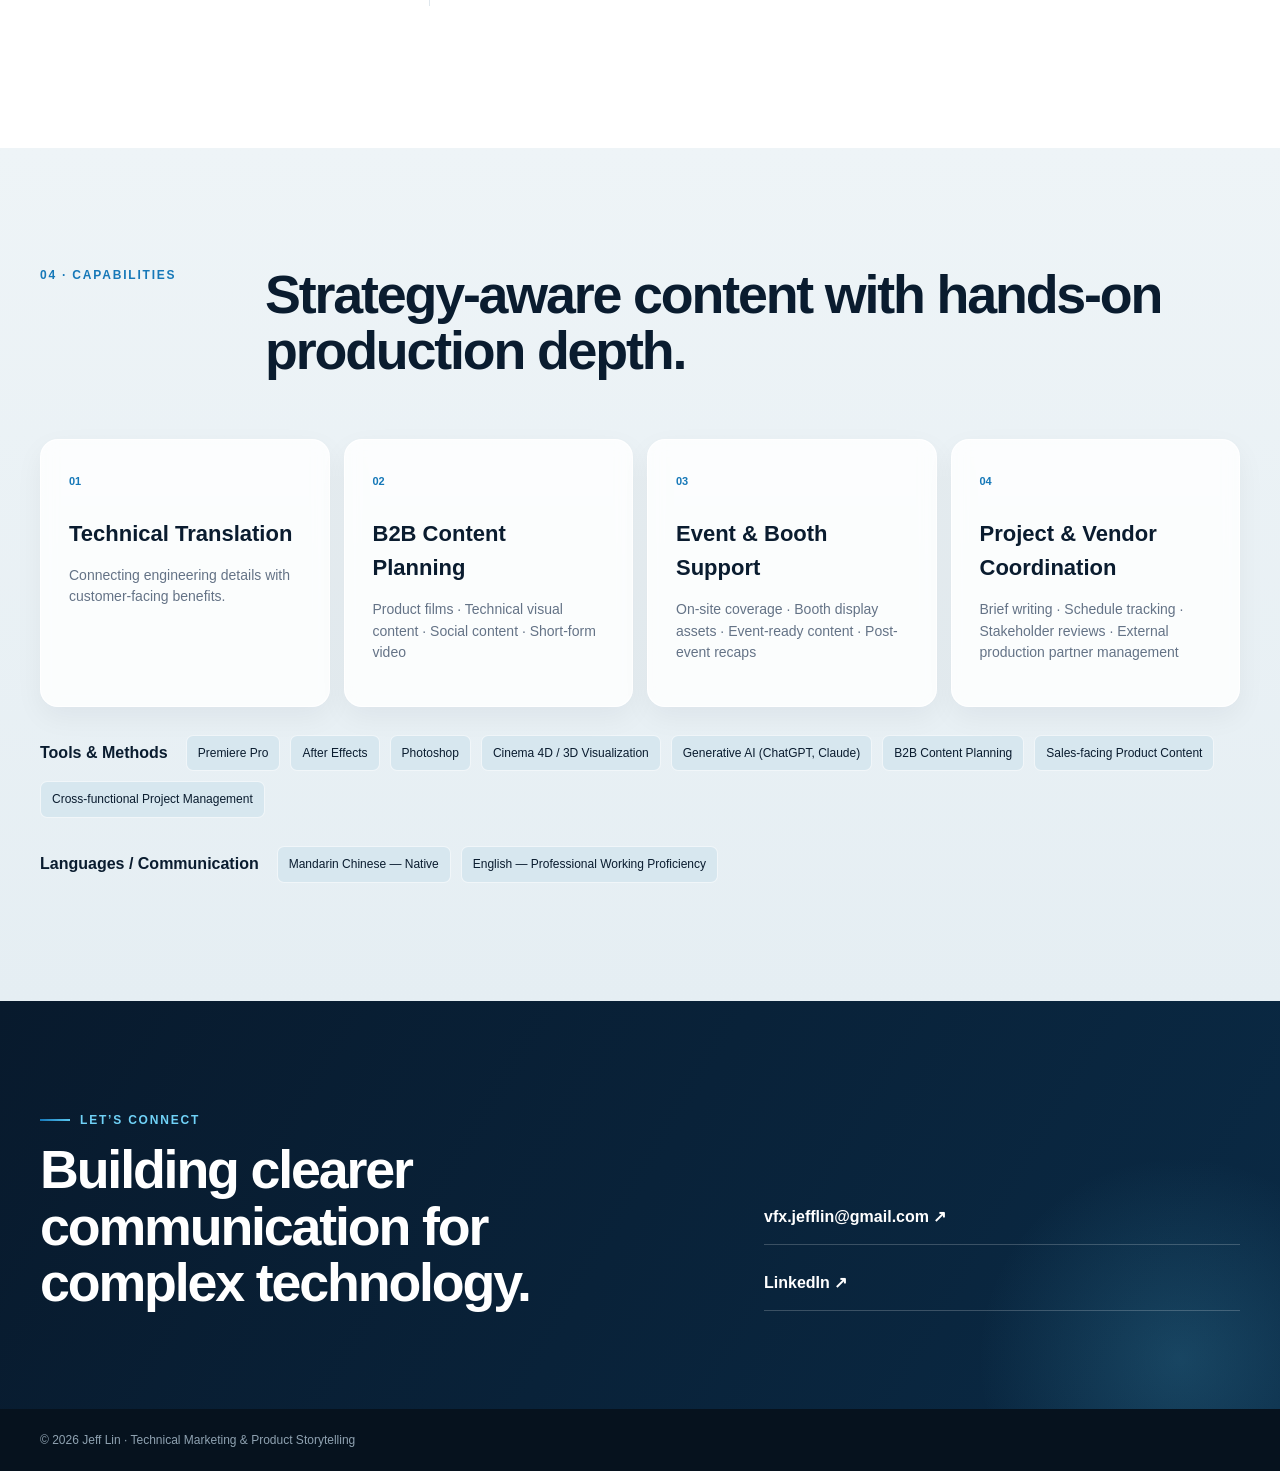
==== commit f998ae6b: "Add files via upload" ====
--- a/index.html
+++ b/index.html
@@ -51,7 +51,7 @@
 
     <section class="proof-strip">
       <div class="container proof-grid">
-        <div><strong>35K+</strong><span>YouTube views across long-form videos and Shorts</span></div>
+        <div><strong>35K+</strong><span>Bellwether channel views during Jul 2025–Sep 2026</span></div>
         <div><strong>4</strong><span>Flagship product / technology films to date · ongoing</span></div>
         <div><strong>13</strong><span>Short-form B2B videos to date · ongoing series</span></div>
         <div><strong>5+</strong><span>Audience markets visible in top geography data</span></div>
@@ -86,7 +86,7 @@
           <div class="project-copy">
             <div class="project-index">01 / FEATURED PROJECT</div>
             <h3>Wild‑Influx™ <span class="project-context">(High-Power Connectivity)</span></h3>
-            <p class="project-sub">High-Power Connector Launch · Technical Storytelling &amp; Production Management</p>
+            <p class="project-sub">High-Power Connectivity · Technical Storytelling &amp; Production Management</p>
             <div class="case-grid">
               <div><span>Challenge</span><p>Translate electrical and thermal design concepts into clear customer-facing communication without relying only on raw specification sheets.</p></div>
               <div><span>My Role</span><p>Content planning, technical messaging alignment, scriptwriting, vendor coordination, and visual quality control.</p></div>
@@ -106,7 +106,7 @@
             <p class="project-sub">Ongoing B2B Technical & Brand Content</p>
             <p>Built an ongoing short-form content stream that makes products, technologies, trade-show activities and brand communication easier to understand in concise visual formats.</p>
             <div class="tag-row"><span>Content Planning</span><span>Technical Translation</span><span>3D / Motion</span><span>AI-assisted Production</span><span>Editing</span></div>
-            <p class="impact"><b>13 videos to date — and growing.</b> Shorts generated <b>7,011 views</b> in the selected analytics period, supporting product visibility, social media, trade-show exposure and long-term brand presence.</p>
+            <p class="impact"><b>13 videos to date — and growing.</b> The Shorts section recorded <b>7,011 views</b> in the selected analytics period; I produced the 13 Shorts shown in this series.</p>
             <a class="text-link" target="_blank" rel="noopener" href="https://www.youtube.com/@BellwetherCorp-BLWR/shorts">View YouTube Shorts ↗</a>
           </div>
         </article>
@@ -132,12 +132,12 @@
             <div class="project-index">04 / PERFORMANCE &amp; REACH</div>
             <h3>Verified Content Output &amp; Audience Reach</h3>
             <p class="project-sub">Top-of-funnel content performance</p>
-            <p>B2B conversion cycles are long, and pipeline figures are owned by the commercial sales team. My focus here is on the top of the funnel—measuring reach, audience retention, and geographic interest across key target markets.</p>
+            <p>B2B conversion cycles are long, and pipeline figures are owned by the commercial sales team. My focus here is on the top of the funnel—tracking content output, viewership, reach, and geographic interest across visible markets.</p>
             <div class="metric-mini-grid">
-              <div><strong>35K+</strong><span>Total Views</span><small>Flagship films &amp; technical shorts</small></div>
-              <div><strong>4 + 13</strong><span>Published Assets</span><small>In-depth product films + short-form educational clips · ongoing</small></div>
+              <div><strong>35K+</strong><span>Channel Views</span><small>Bellwether YouTube · Jul 2025–Sep 2026</small></div>
+              <div><strong>4 + 13</strong><span>My Published Contributions</span><small>4 flagship long-form videos + 13 Shorts · ongoing</small></div>
               <div><strong>5+ Markets</strong><span>Visible International Reach</span><small>Taiwan · U.S. · India · South Korea · Russia</small></div>
-              <div><strong>Core Audience</strong><span>Technical &amp; Industry Viewers</span><small>B2B product and technology content</small></div>
+              <div><strong>Content Focus</strong><span>Technical &amp; B2B Technology Topics</span><small>Product, engineering, trade-show and brand communication</small></div>
             </div>
           </div>
         </article>
@@ -152,7 +152,7 @@
       <div class="timeline">
         <article class="timeline-item reveal">
           <div class="year">2025—NOW</div>
-          <div><h3>Bellwether Electronic Corp.</h3><p class="role">Marketing Specialist · B2B Technical Content &amp; Events</p><p>Work with PMs and engineers to translate B2B electronic technologies and hardware solutions—including high-power connectivity applications—into customer-ready content. Lead planning and asset delivery for international trade shows such as electronica China, manage external production vendors, and produce digital content for product introductions.</p></div>
+          <div><h3>Bellwether Electronic Corp.</h3><p class="role">Marketing Specialist · B2B Technical Content &amp; Events</p><p>Work with PMs and engineers to translate B2B electronic technologies and hardware solutions—including high-power connectivity applications—into customer-ready content. Contribute to trade-show planning and coordinate asset delivery for international events such as electronica China, manage external production vendors, and produce digital content for product introductions.</p></div>
         </article>
         <article class="timeline-item reveal">
           <div class="year">2022—2023</div>
@@ -160,7 +160,7 @@
         </article>
         <article class="timeline-item reveal">
           <div class="year">2021</div>
-          <div><h3>HTC Corporation</h3><p class="role">Video Production · Product Launch Support</p><p>Supported digital product launch materials and post-production workflows for hardware products, ensuring high visual quality for global web and social delivery.</p></div>
+          <div><h3>HTC Corporation</h3><p class="role">Video Production · Product Launch Support</p><p>Supported online product launches and YouTube delivery for hardware products through editing, compositing, and product-related 3D work.</p></div>
         </article>
         <article class="timeline-item reveal">
           <div class="year">2016—2021</div>
@@ -177,11 +177,11 @@
         </div>
         <div class="cap-grid">
           <div class="cap-card reveal"><span>01</span><h3>Technical Translation</h3><p>Connecting engineering details with customer-facing benefits.</p></div>
-          <div class="cap-card reveal"><span>02</span><h3>B2B Content &amp; Campaigns</h3><p>Product films · Technical visual content · Social content · Short-form video</p></div>
+          <div class="cap-card reveal"><span>02</span><h3>B2B Content Planning</h3><p>Product films · Technical visual content · Social content · Short-form video</p></div>
           <div class="cap-card reveal"><span>03</span><h3>Event &amp; Booth Support</h3><p>On-site coverage · Booth display assets · Event-ready content · Post-event recaps</p></div>
           <div class="cap-card reveal"><span>04</span><h3>Project &amp; Vendor Coordination</h3><p>Brief writing · Schedule tracking · Stakeholder reviews · External production partner management</p></div>
         </div>
-        <div class="tools reveal"><b>Tools &amp; Methods</b><span>Premiere Pro</span><span>After Effects</span><span>Photoshop</span><span>Cinema 4D / 3D Visualization</span><span>Generative AI (ChatGPT, Claude)</span><span>B2B Content Strategy</span><span>Sales Enablement</span><span>Cross-functional Project Management</span></div><div class="tools reveal"><b>Languages / Communication</b><span>Mandarin Chinese — Native</span><span>English — Professional Working Proficiency</span></div>
+        <div class="tools reveal"><b>Tools &amp; Methods</b><span>Premiere Pro</span><span>After Effects</span><span>Photoshop</span><span>Cinema 4D / 3D Visualization</span><span>Generative AI (ChatGPT, Claude)</span><span>B2B Content Planning</span><span>Sales-facing Product Content</span><span>Cross-functional Project Management</span></div><div class="tools reveal"><b>Languages / Communication</b><span>Mandarin Chinese — Native</span><span>English — Professional Working Proficiency</span></div>
       </div>
     </section>
 
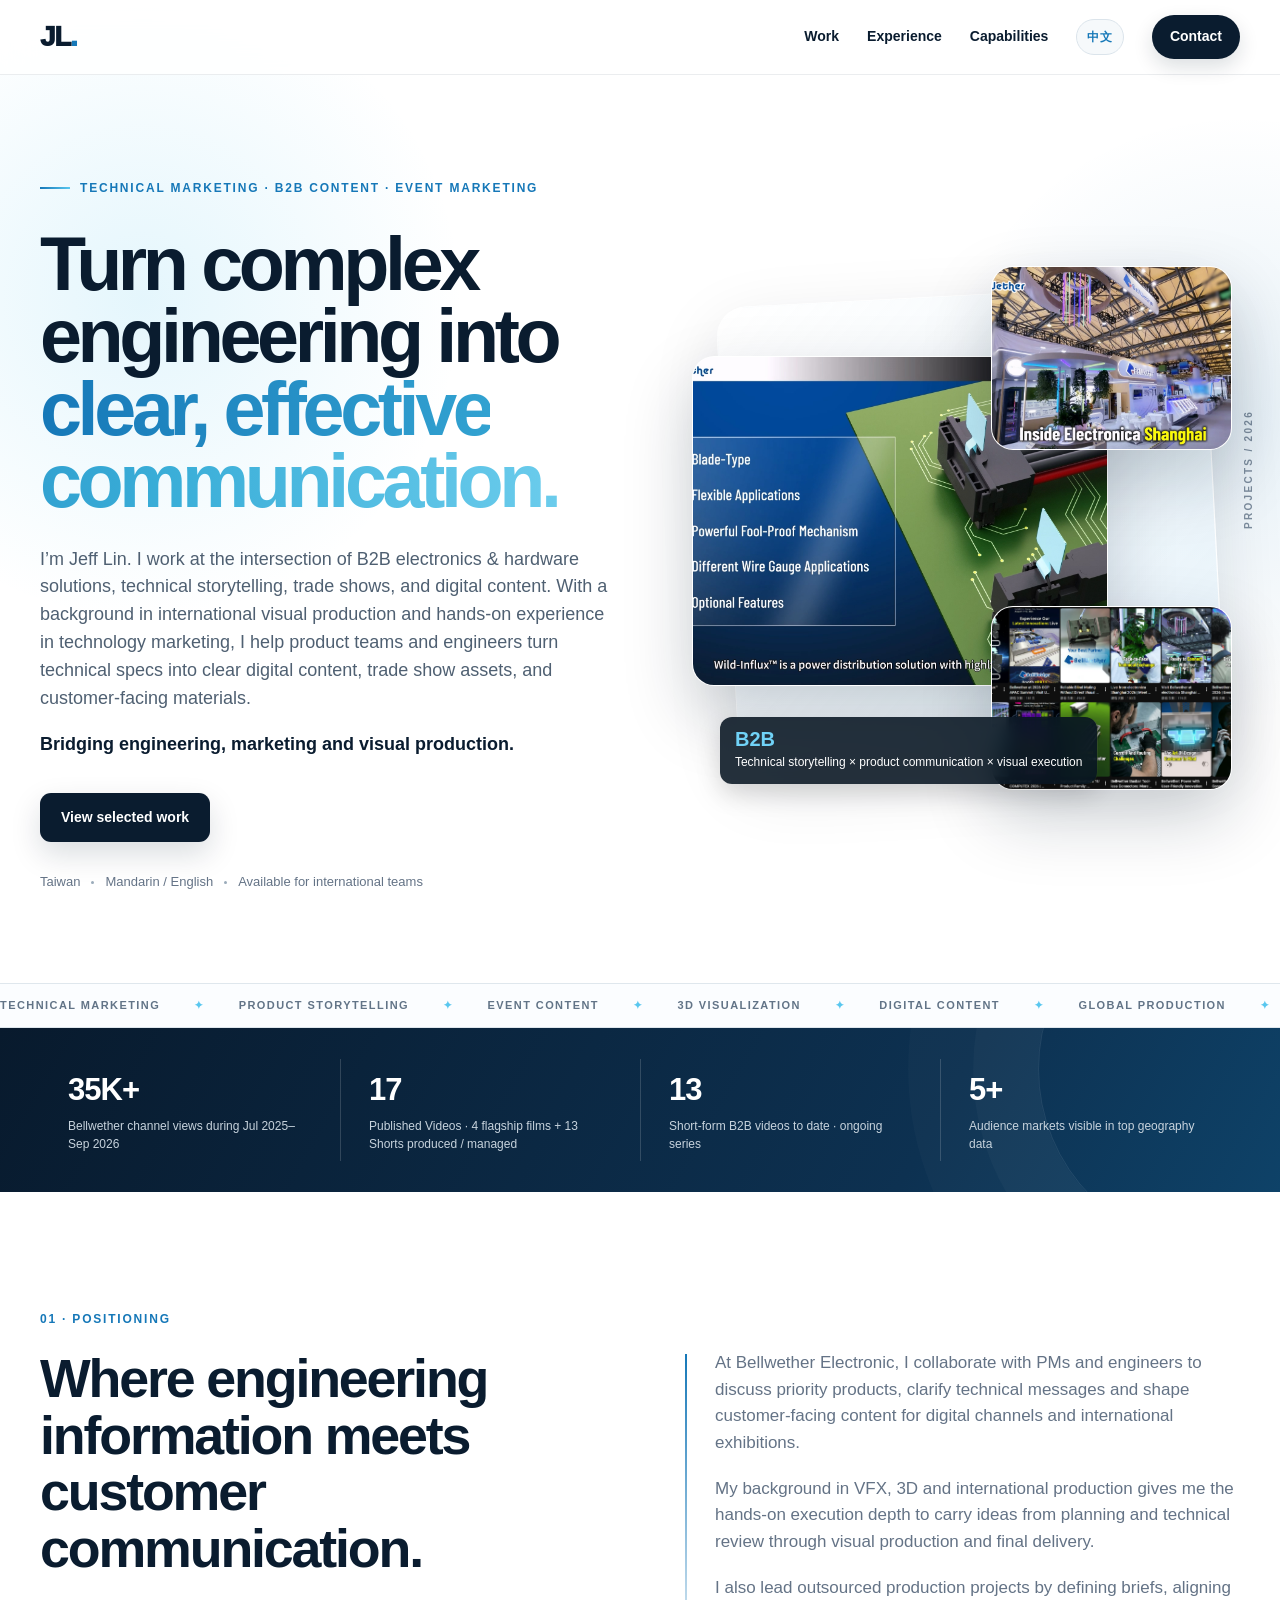
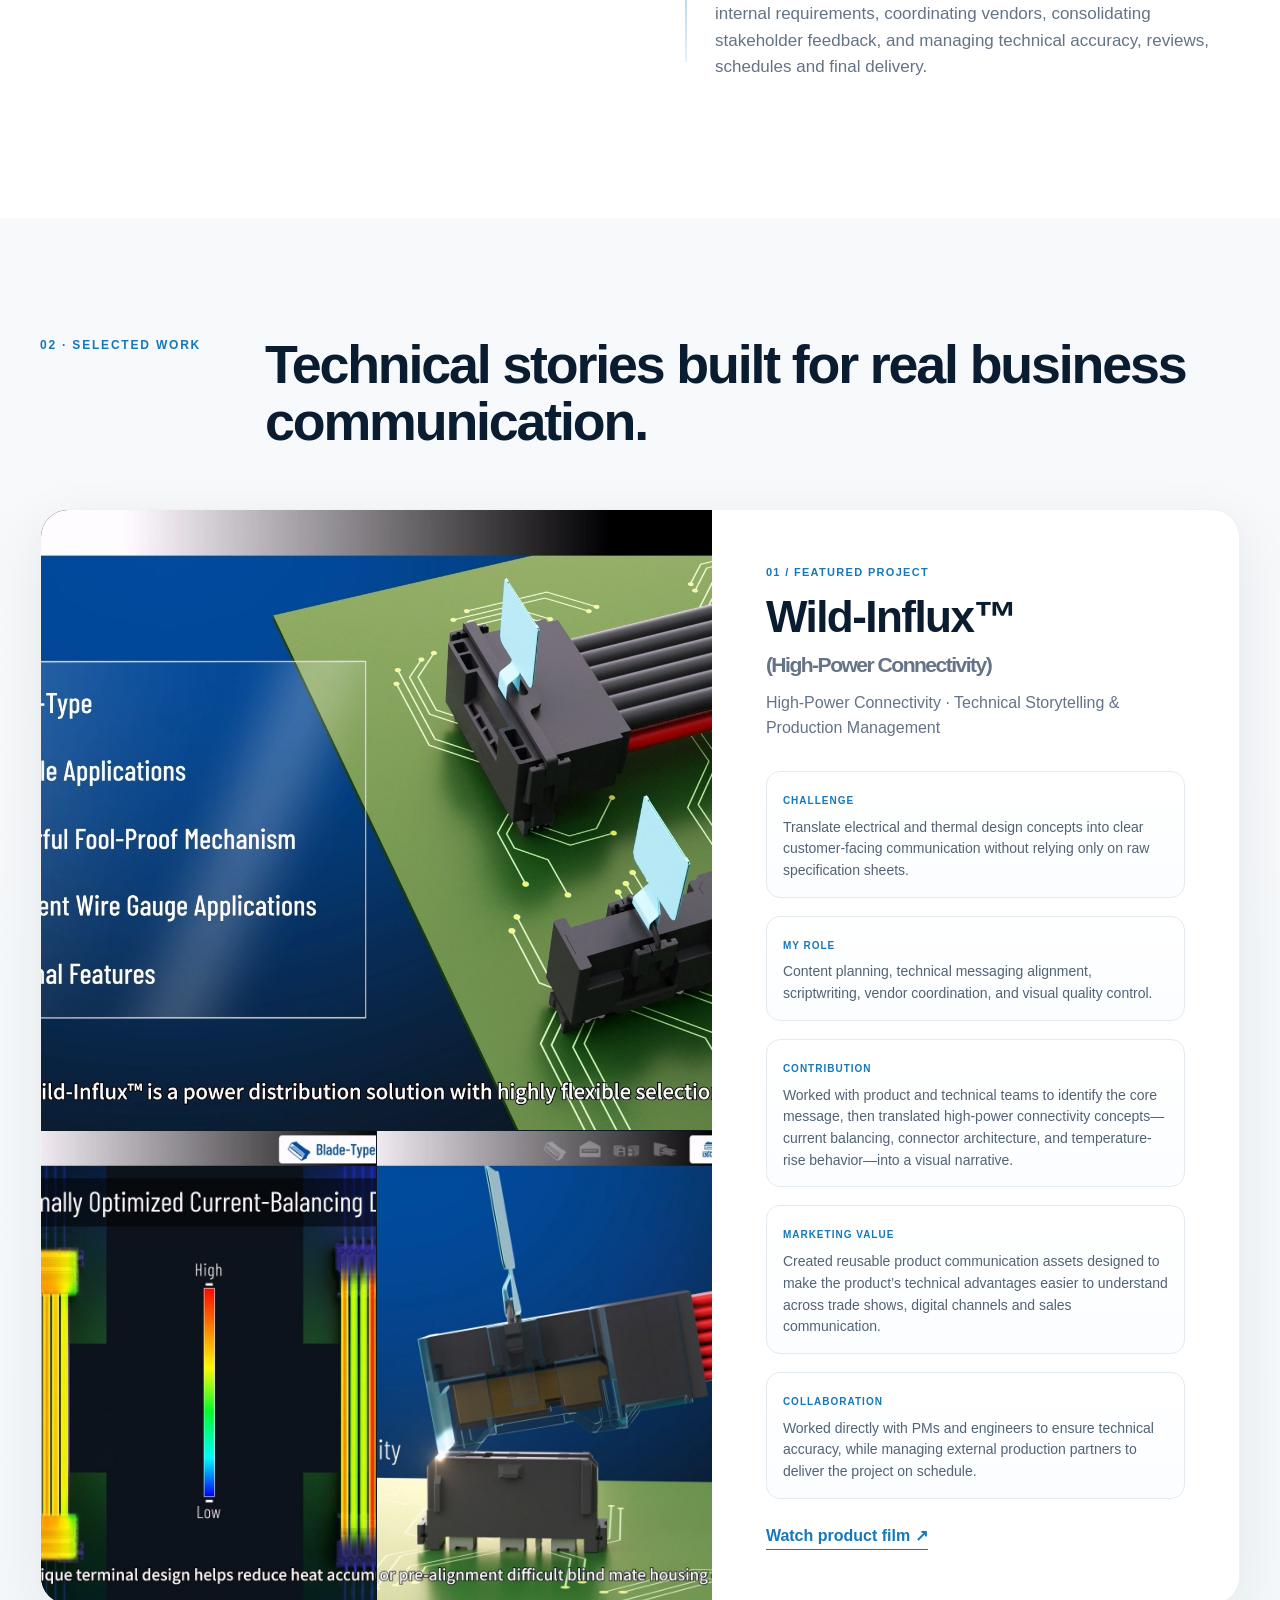
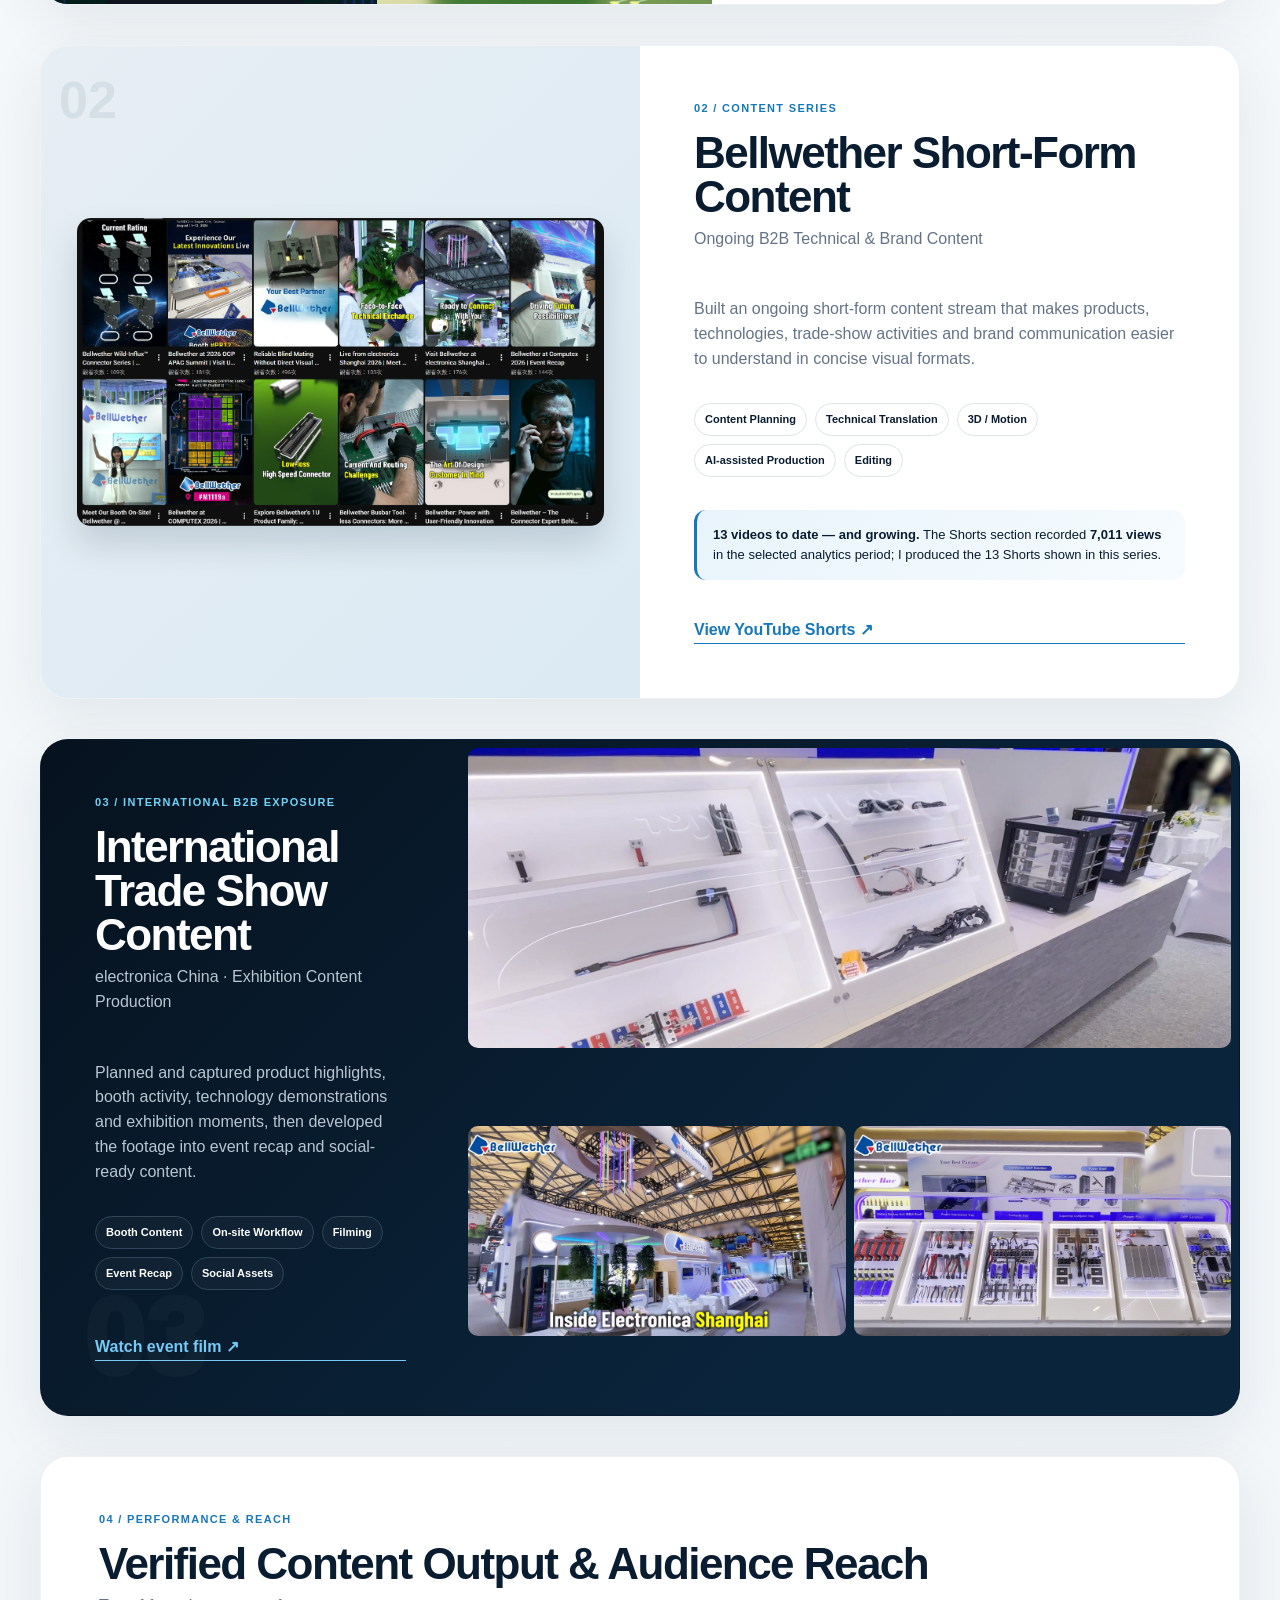
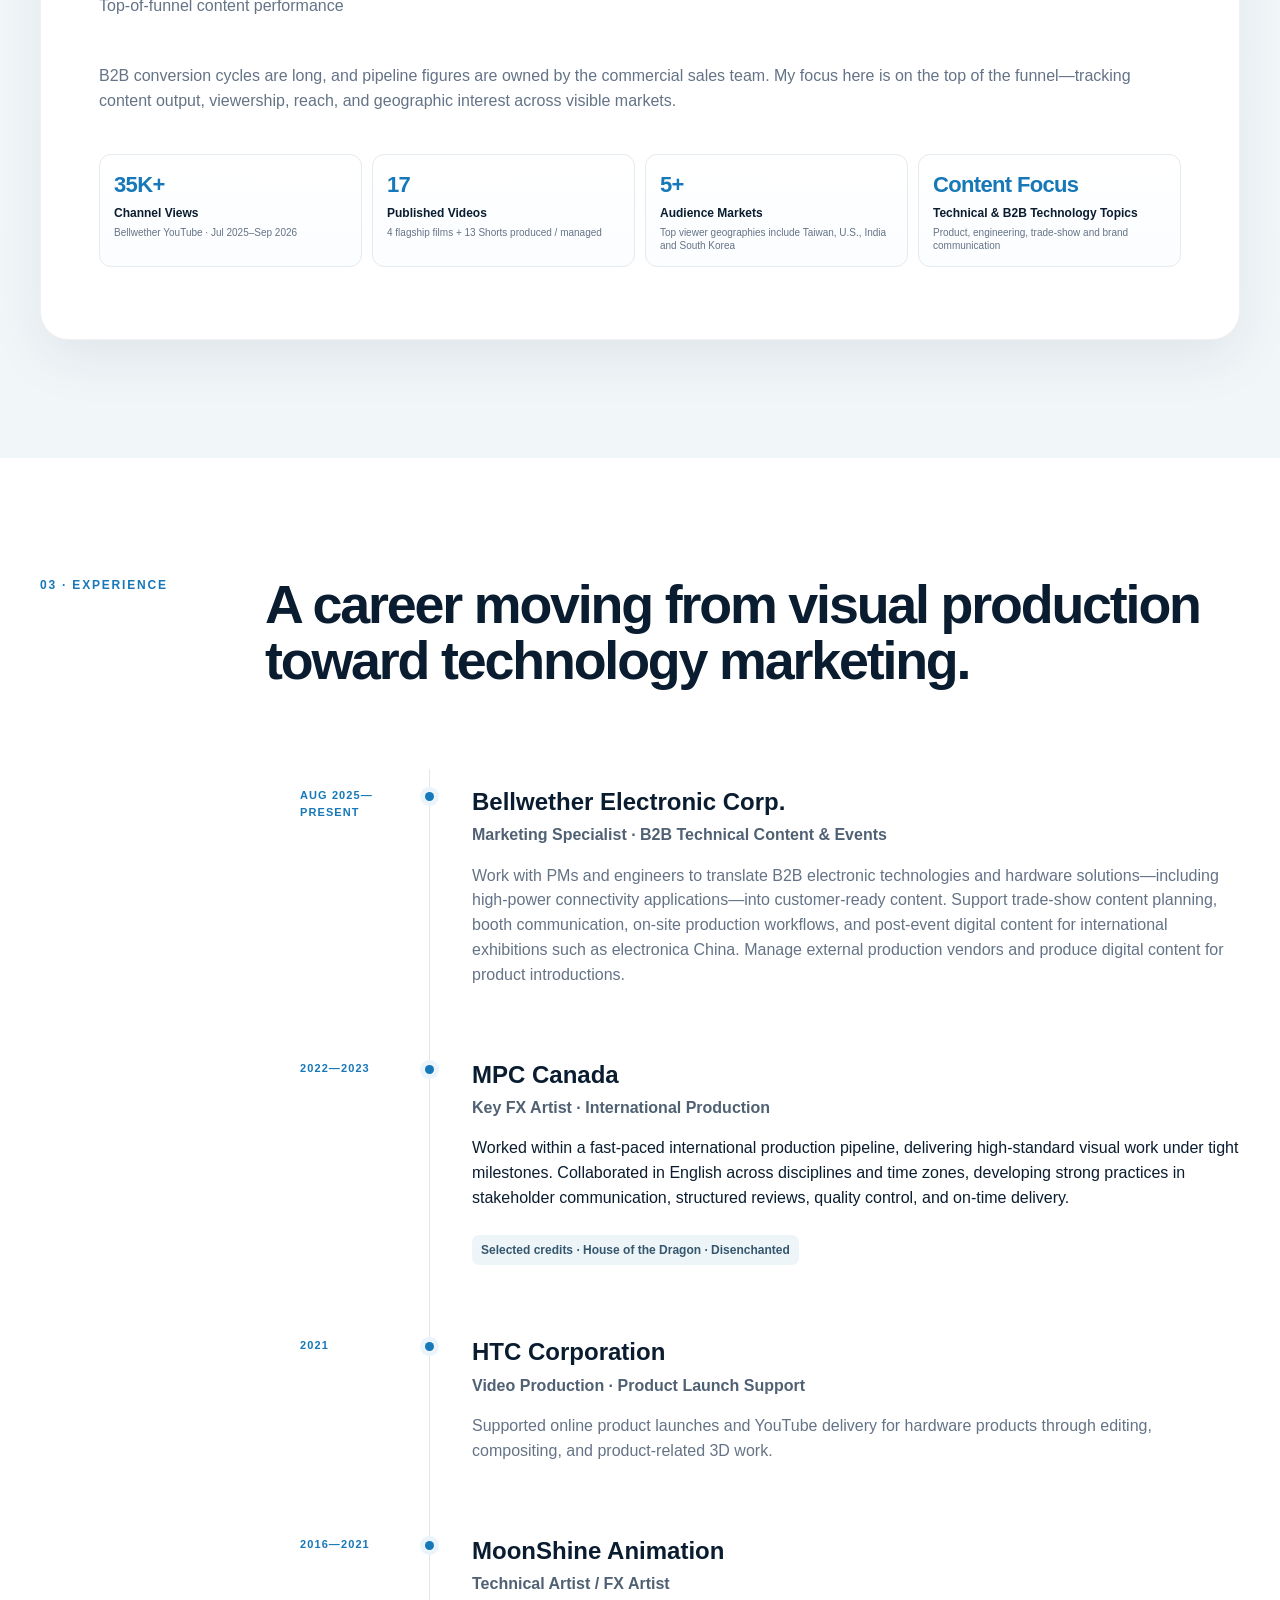
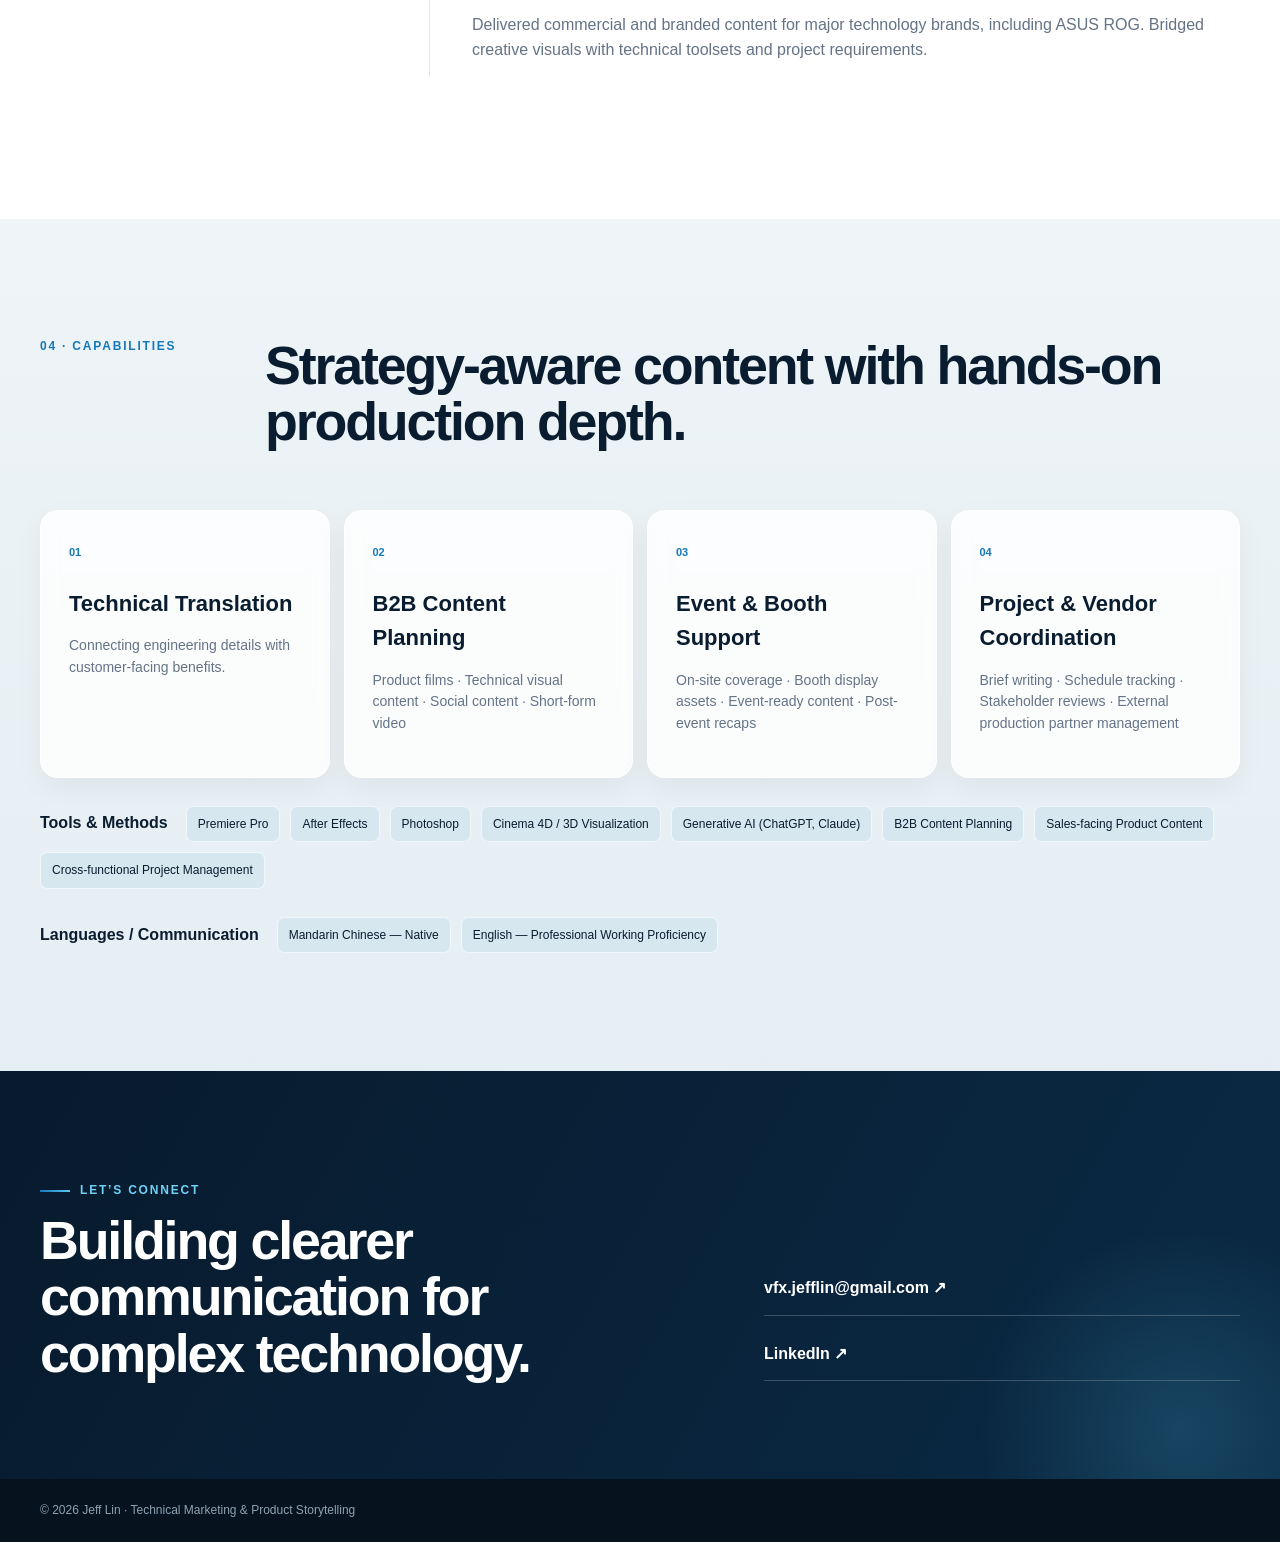
==== commit e06ba645: "Add files via upload" ====
--- a/index.html
+++ b/index.html
@@ -27,6 +27,7 @@
         <p class="eyebrow">TECHNICAL MARKETING · B2B CONTENT · EVENT MARKETING</p>
         <h1>Turn complex engineering into <span>clear, effective communication.</span></h1>
         <p class="hero-lead">I’m Jeff Lin. I work at the intersection of B2B electronics & hardware solutions, technical storytelling, trade shows, and digital content. With a background in international visual production and hands-on experience in technology marketing, I help product teams and engineers turn technical specs into clear digital content, trade show assets, and customer-facing materials.</p>
+        <p class="hero-bridge">Bridging engineering, marketing and visual production.</p>
         <div class="hero-actions">
           <a class="button primary" href="#work">View selected work</a>
         </div>
@@ -38,7 +39,7 @@
         <div class="hero-card main-card"><img src="./assets/image1.jpg" alt="Wild-Influx product storytelling project" /></div>
         <div class="hero-card small-card top"><img src="./assets/image6.jpg" alt="electronica China trade show" /></div>
         <div class="hero-card small-card bottom"><img src="./assets/image4.png" alt="Bellwether short-form content series" /></div>
-        <div class="hero-badge"><strong>B2B</strong>Technical storytelling × visual execution</div>
+        <div class="hero-badge"><strong>B2B</strong>Technical storytelling × product communication × visual execution</div>
       </div>
     </section>
 
@@ -52,7 +53,7 @@
     <section class="proof-strip">
       <div class="container proof-grid">
         <div><strong>35K+</strong><span>Bellwether channel views during Jul 2025–Sep 2026</span></div>
-        <div><strong>4</strong><span>Flagship product / technology films to date · ongoing</span></div>
+        <div><strong>17</strong><span>Published Videos · 4 flagship films + 13 Shorts produced / managed</span></div>
         <div><strong>13</strong><span>Short-form B2B videos to date · ongoing series</span></div>
         <div><strong>5+</strong><span>Audience markets visible in top geography data</span></div>
       </div>
@@ -91,7 +92,7 @@
               <div><span>Challenge</span><p>Translate electrical and thermal design concepts into clear customer-facing communication without relying only on raw specification sheets.</p></div>
               <div><span>My Role</span><p>Content planning, technical messaging alignment, scriptwriting, vendor coordination, and visual quality control.</p></div>
               <div><span>Contribution</span><p>Worked with product and technical teams to identify the core message, then translated high-power connectivity concepts—current balancing, connector architecture, and temperature-rise behavior—into a visual narrative.</p></div>
-              <div><span>Marketing Value</span><p>Created reusable product communication assets for trade shows, digital channels, and sales-facing communication, helping audiences understand the product’s technical advantages more quickly.</p></div>
+              <div><span>Marketing Value</span><p>Created reusable product communication assets designed to make the product’s technical advantages easier to understand across trade shows, digital channels and sales communication.</p></div>
               <div><span>Collaboration</span><p>Worked directly with PMs and engineers to ensure technical accuracy, while managing external production partners to deliver the project on schedule.</p></div>
             </div>
             <a class="text-link" target="_blank" rel="noopener" href="https://youtu.be/CGokXRwfFD4?si=VFuxg-Ws2p5JraSZ">Watch product film ↗</a>
@@ -135,8 +136,8 @@
             <p>B2B conversion cycles are long, and pipeline figures are owned by the commercial sales team. My focus here is on the top of the funnel—tracking content output, viewership, reach, and geographic interest across visible markets.</p>
             <div class="metric-mini-grid">
               <div><strong>35K+</strong><span>Channel Views</span><small>Bellwether YouTube · Jul 2025–Sep 2026</small></div>
-              <div><strong>4 + 13</strong><span>My Published Contributions</span><small>4 flagship long-form videos + 13 Shorts · ongoing</small></div>
-              <div><strong>5+ Markets</strong><span>Visible International Reach</span><small>Taiwan · U.S. · India · South Korea · Russia</small></div>
+              <div><strong>17</strong><span>Published Videos</span><small>4 flagship films + 13 Shorts produced / managed</small></div>
+              <div><strong>5+</strong><span>Audience Markets</span><small>Top viewer geographies include Taiwan, U.S., India and South Korea</small></div>
               <div><strong>Content Focus</strong><span>Technical &amp; B2B Technology Topics</span><small>Product, engineering, trade-show and brand communication</small></div>
             </div>
           </div>
@@ -151,8 +152,8 @@
       </div>
       <div class="timeline">
         <article class="timeline-item reveal">
-          <div class="year">2025—NOW</div>
-          <div><h3>Bellwether Electronic Corp.</h3><p class="role">Marketing Specialist · B2B Technical Content &amp; Events</p><p>Work with PMs and engineers to translate B2B electronic technologies and hardware solutions—including high-power connectivity applications—into customer-ready content. Contribute to trade-show planning and coordinate asset delivery for international events such as electronica China, manage external production vendors, and produce digital content for product introductions.</p></div>
+          <div class="year">AUG 2025—PRESENT</div>
+          <div><h3>Bellwether Electronic Corp.</h3><p class="role">Marketing Specialist · B2B Technical Content &amp; Events</p><p>Work with PMs and engineers to translate B2B electronic technologies and hardware solutions—including high-power connectivity applications—into customer-ready content. Support trade-show content planning, booth communication, on-site production workflows, and post-event digital content for international exhibitions such as electronica China. Manage external production vendors and produce digital content for product introductions.</p></div>
         </article>
         <article class="timeline-item reveal">
           <div class="year">2022—2023</div>
--- a/styles.css
+++ b/styles.css
@@ -121,3 +121,6 @@
 @media(max-width:700px){
   .project-context{display:block;margin-top:4px;font-size:.48em;white-space:normal}
 }
+
+.hero-bridge{font-weight:600;color:var(--ink);font-size:18px;margin:18px 0}
+.hero-badge{max-width:calc(100% - 40px)}
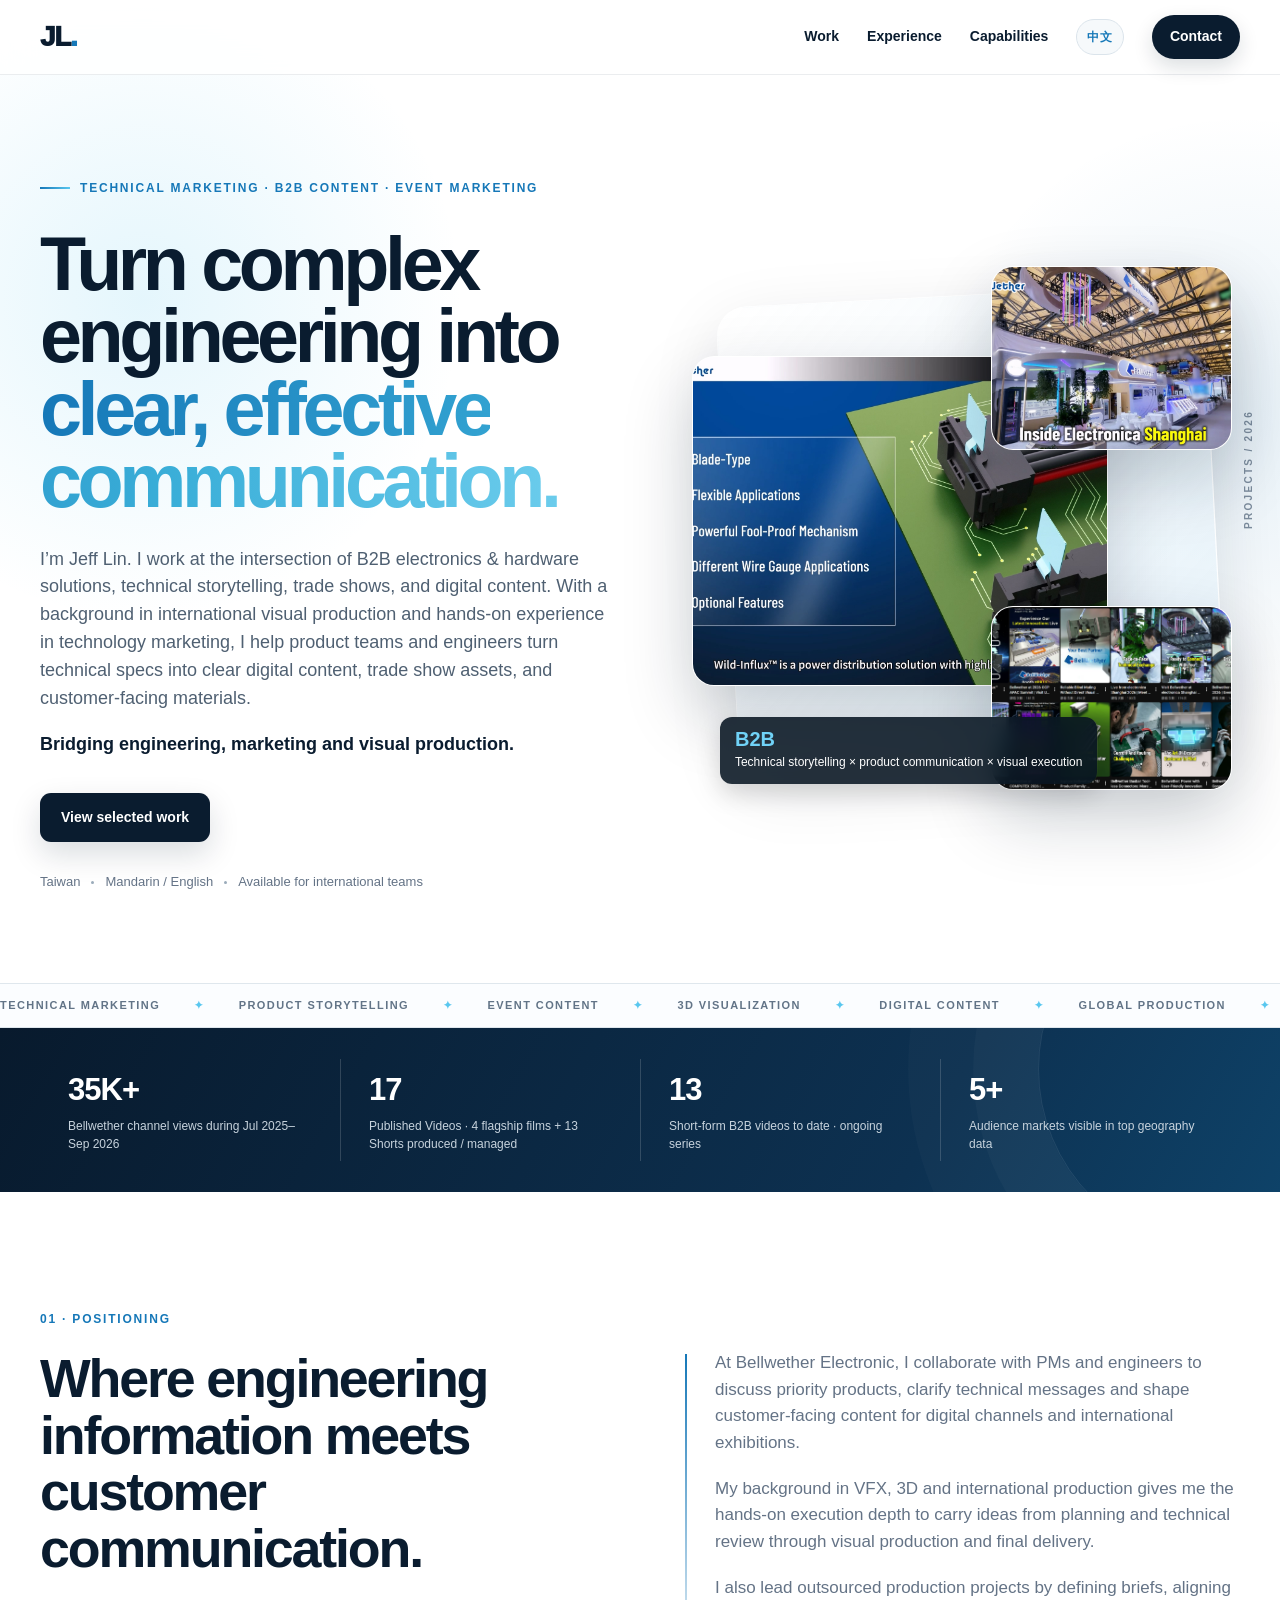
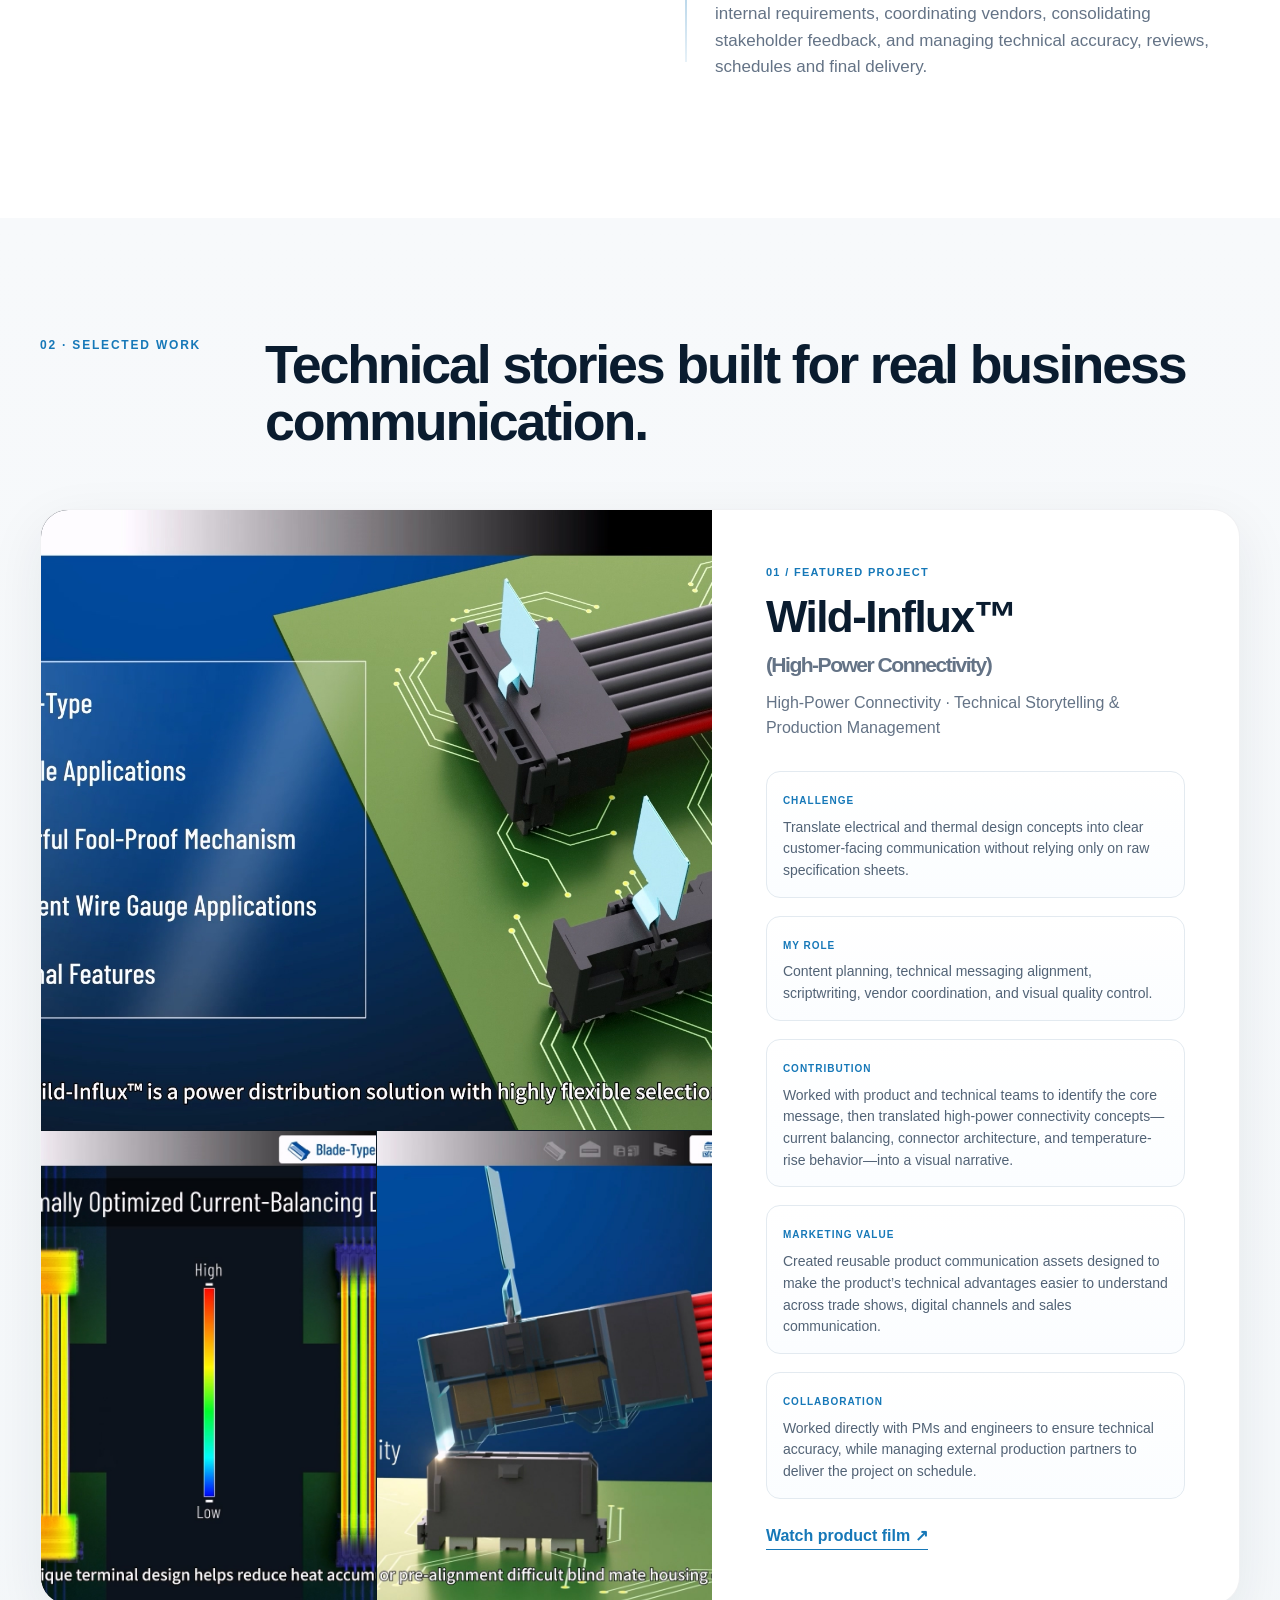
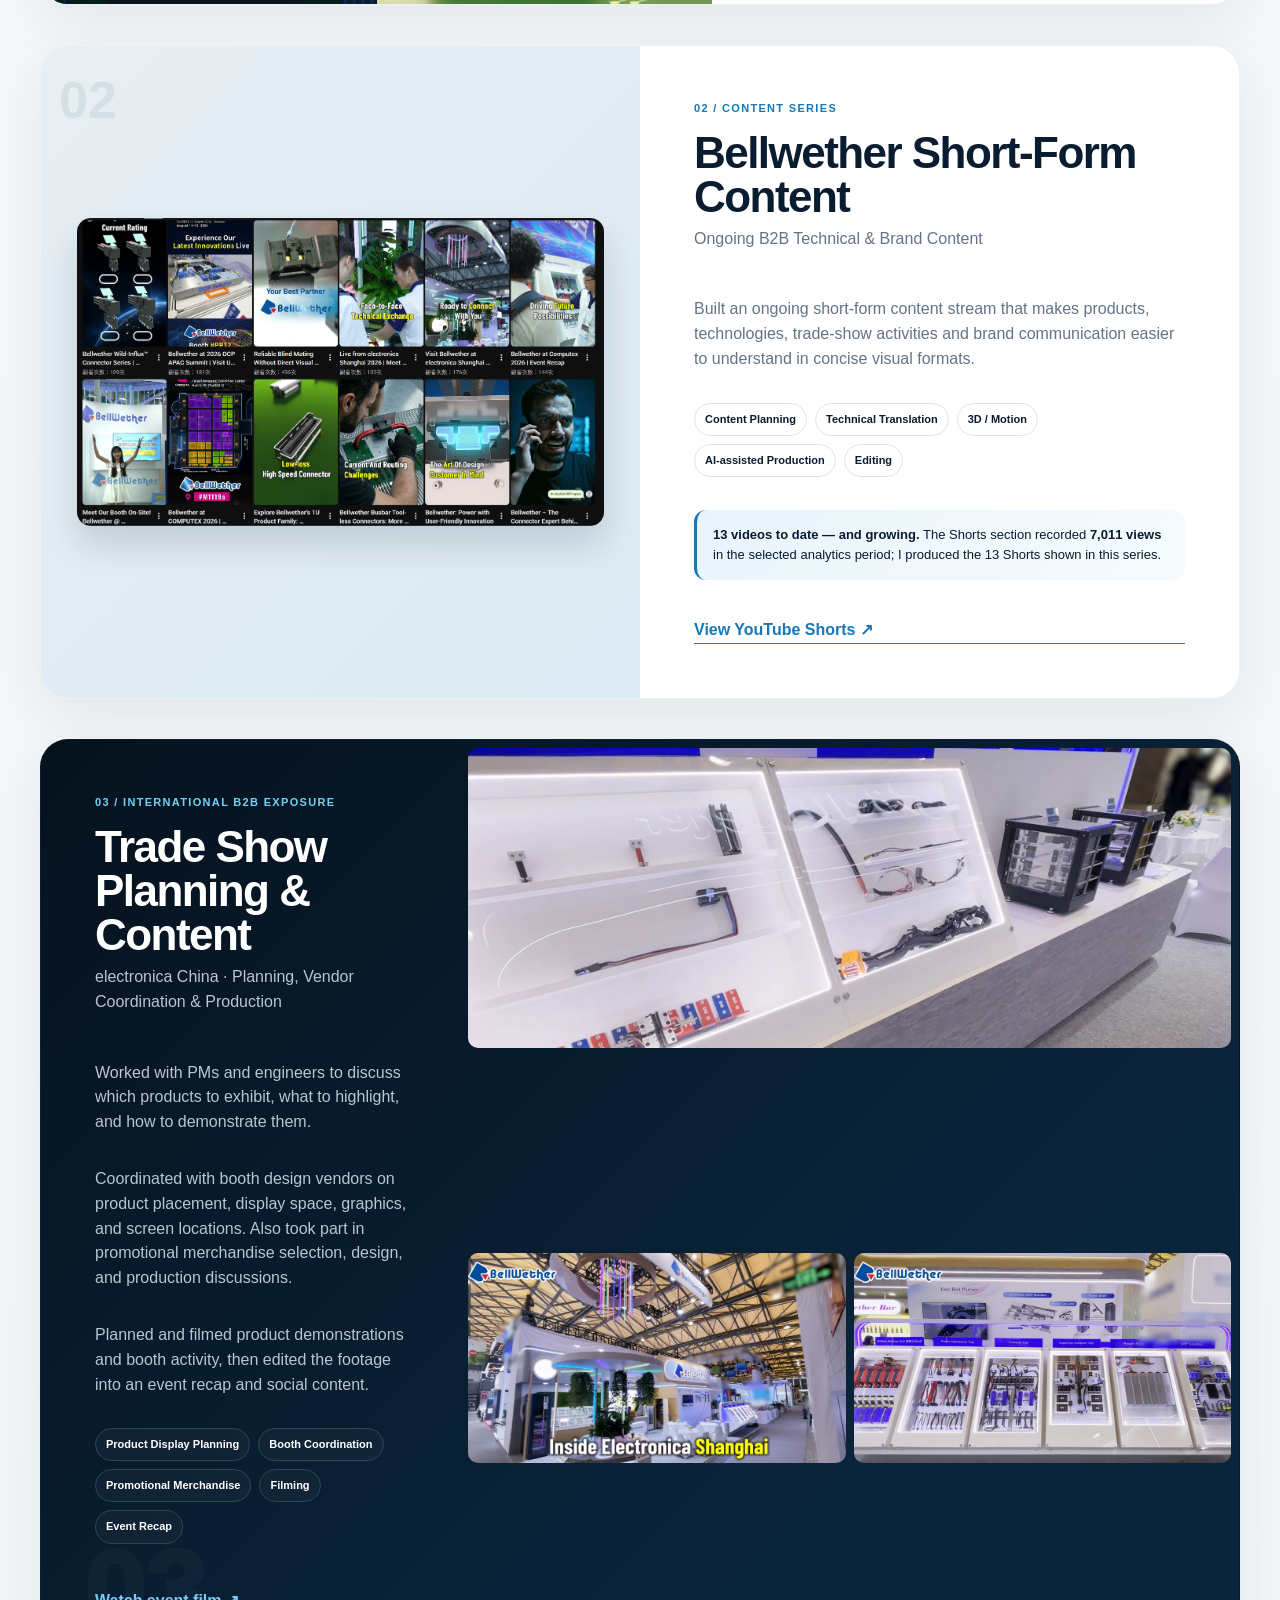
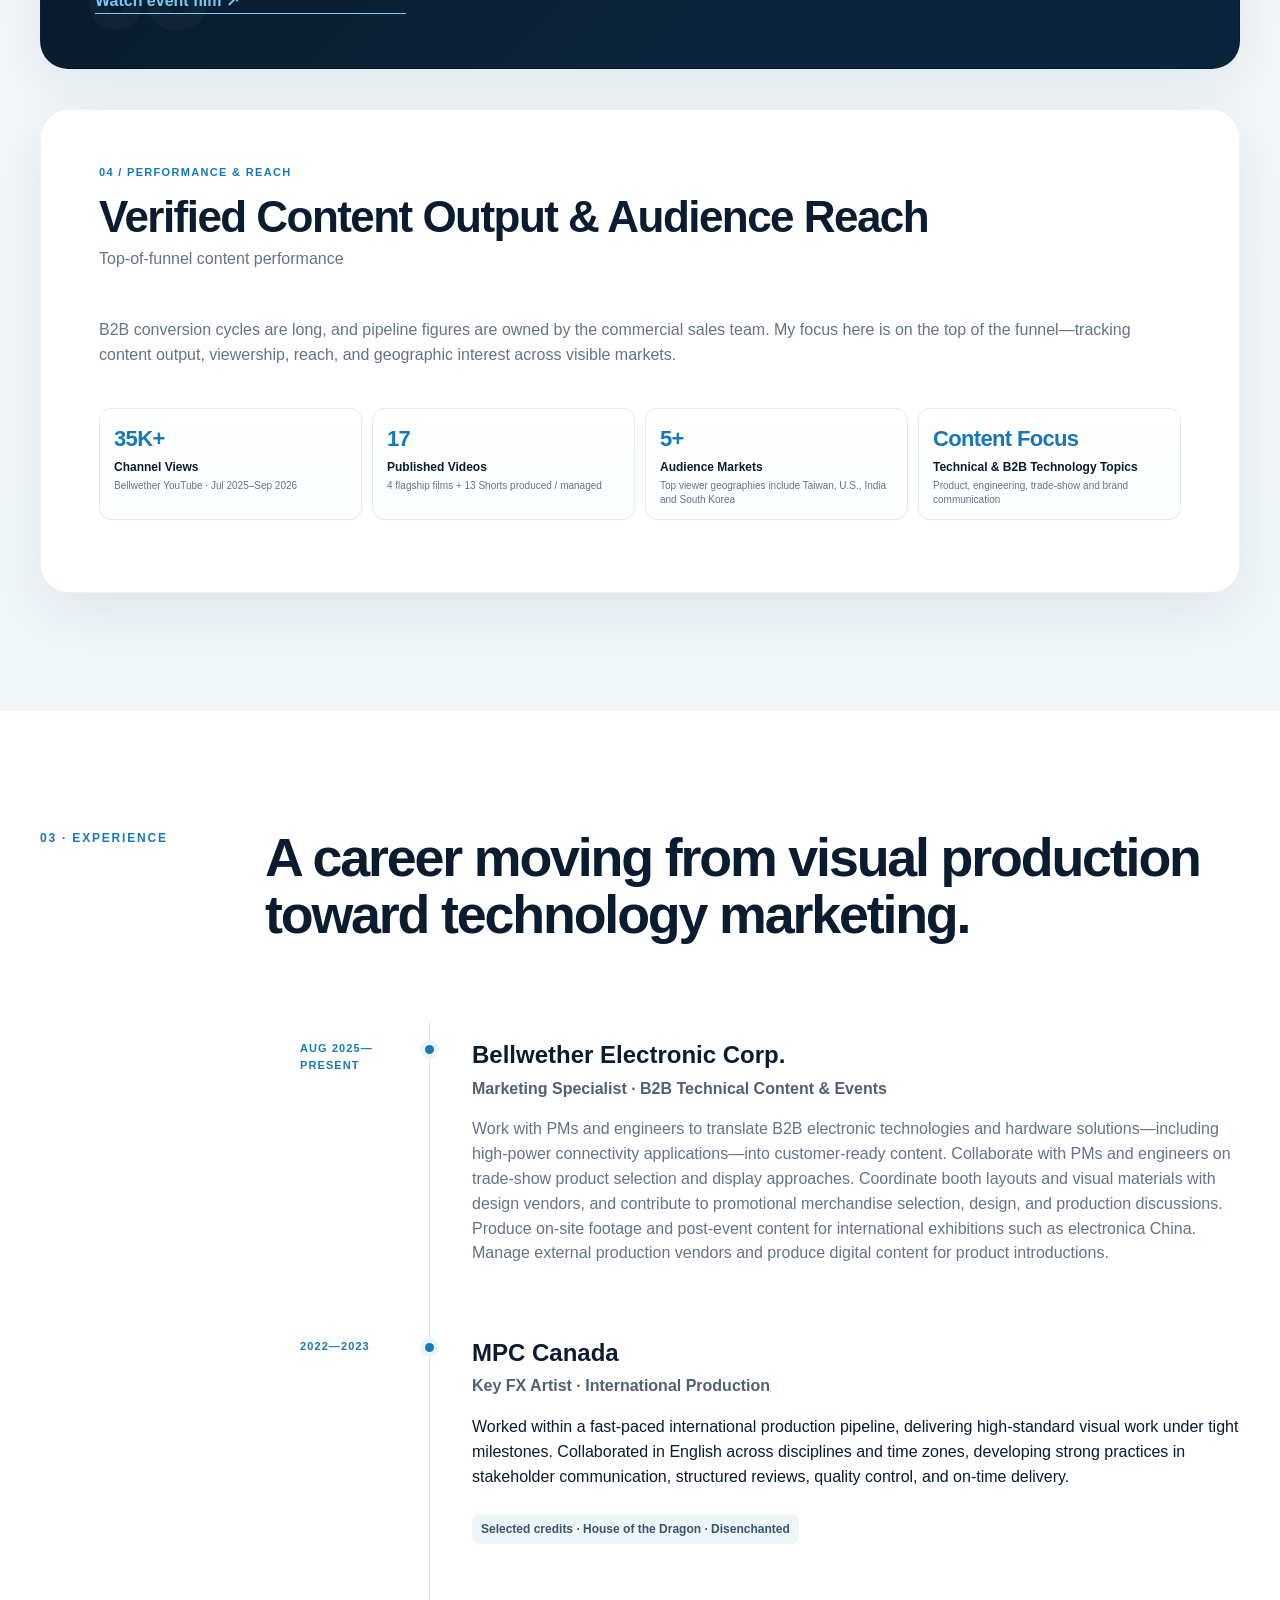
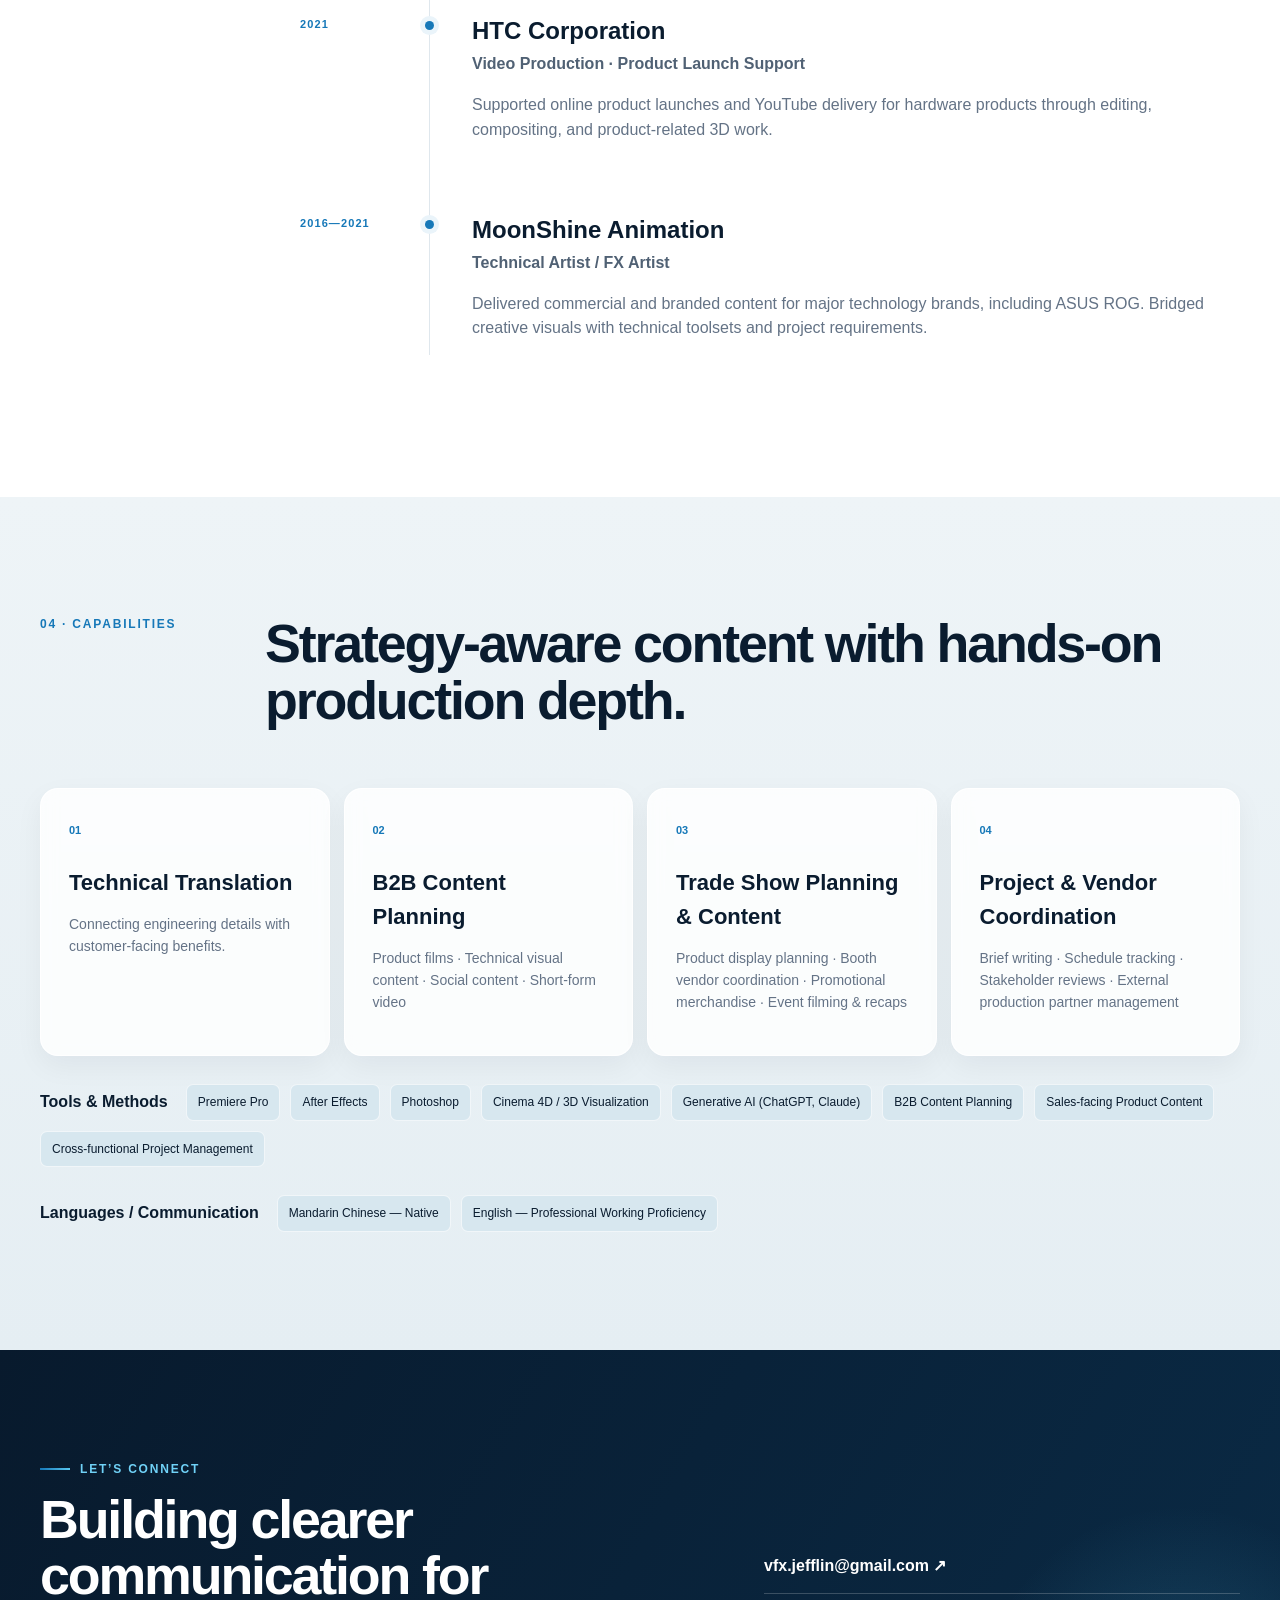
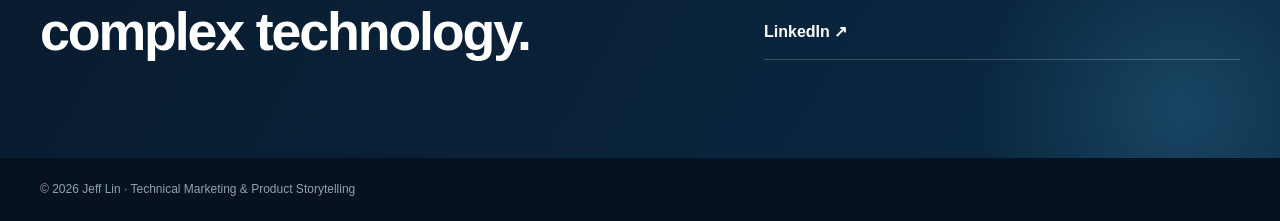
==== commit b4283399: "Add files via upload" ====
--- a/index.html
+++ b/index.html
@@ -115,10 +115,12 @@
         <article class="project trade reveal">
           <div class="project-copy compact light-copy">
             <div class="project-index">03 / INTERNATIONAL B2B EXPOSURE</div>
-            <h3>International Trade Show Content</h3>
-            <p class="project-sub">electronica China · Exhibition Content Production</p>
-            <p>Planned and captured product highlights, booth activity, technology demonstrations and exhibition moments, then developed the footage into event recap and social-ready content.</p>
-            <div class="tag-row"><span>Booth Content</span><span>On-site Workflow</span><span>Filming</span><span>Event Recap</span><span>Social Assets</span></div>
+            <h3>Trade Show Planning &amp; Content</h3>
+            <p class="project-sub">electronica China · Planning, Vendor Coordination &amp; Production</p>
+            <p>Worked with PMs and engineers to discuss which products to exhibit, what to highlight, and how to demonstrate them.</p>
+            <p>Coordinated with booth design vendors on product placement, display space, graphics, and screen locations. Also took part in promotional merchandise selection, design, and production discussions.</p>
+            <p>Planned and filmed product demonstrations and booth activity, then edited the footage into an event recap and social content.</p>
+            <div class="tag-row"><span>Product Display Planning</span><span>Booth Coordination</span><span>Promotional Merchandise</span><span>Filming</span><span>Event Recap</span></div>
             <a class="text-link light" target="_blank" rel="noopener" href="https://youtu.be/MpDqMBvhwXk?si=_fPuWEZ1H6CV1YOC">Watch event film ↗</a>
           </div>
           <div class="trade-gallery">
@@ -153,7 +155,7 @@
       <div class="timeline">
         <article class="timeline-item reveal">
           <div class="year">AUG 2025—PRESENT</div>
-          <div><h3>Bellwether Electronic Corp.</h3><p class="role">Marketing Specialist · B2B Technical Content &amp; Events</p><p>Work with PMs and engineers to translate B2B electronic technologies and hardware solutions—including high-power connectivity applications—into customer-ready content. Support trade-show content planning, booth communication, on-site production workflows, and post-event digital content for international exhibitions such as electronica China. Manage external production vendors and produce digital content for product introductions.</p></div>
+          <div><h3>Bellwether Electronic Corp.</h3><p class="role">Marketing Specialist · B2B Technical Content &amp; Events</p><p>Work with PMs and engineers to translate B2B electronic technologies and hardware solutions—including high-power connectivity applications—into customer-ready content. Collaborate with PMs and engineers on trade-show product selection and display approaches. Coordinate booth layouts and visual materials with design vendors, and contribute to promotional merchandise selection, design, and production discussions. Produce on-site footage and post-event content for international exhibitions such as electronica China. Manage external production vendors and produce digital content for product introductions.</p></div>
         </article>
         <article class="timeline-item reveal">
           <div class="year">2022—2023</div>
@@ -179,7 +181,7 @@
         <div class="cap-grid">
           <div class="cap-card reveal"><span>01</span><h3>Technical Translation</h3><p>Connecting engineering details with customer-facing benefits.</p></div>
           <div class="cap-card reveal"><span>02</span><h3>B2B Content Planning</h3><p>Product films · Technical visual content · Social content · Short-form video</p></div>
-          <div class="cap-card reveal"><span>03</span><h3>Event &amp; Booth Support</h3><p>On-site coverage · Booth display assets · Event-ready content · Post-event recaps</p></div>
+          <div class="cap-card reveal"><span>03</span><h3>Trade Show Planning &amp; Content</h3><p>Product display planning · Booth vendor coordination · Promotional merchandise · Event filming &amp; recaps</p></div>
           <div class="cap-card reveal"><span>04</span><h3>Project &amp; Vendor Coordination</h3><p>Brief writing · Schedule tracking · Stakeholder reviews · External production partner management</p></div>
         </div>
         <div class="tools reveal"><b>Tools &amp; Methods</b><span>Premiere Pro</span><span>After Effects</span><span>Photoshop</span><span>Cinema 4D / 3D Visualization</span><span>Generative AI (ChatGPT, Claude)</span><span>B2B Content Planning</span><span>Sales-facing Product Content</span><span>Cross-functional Project Management</span></div><div class="tools reveal"><b>Languages / Communication</b><span>Mandarin Chinese — Native</span><span>English — Professional Working Proficiency</span></div>
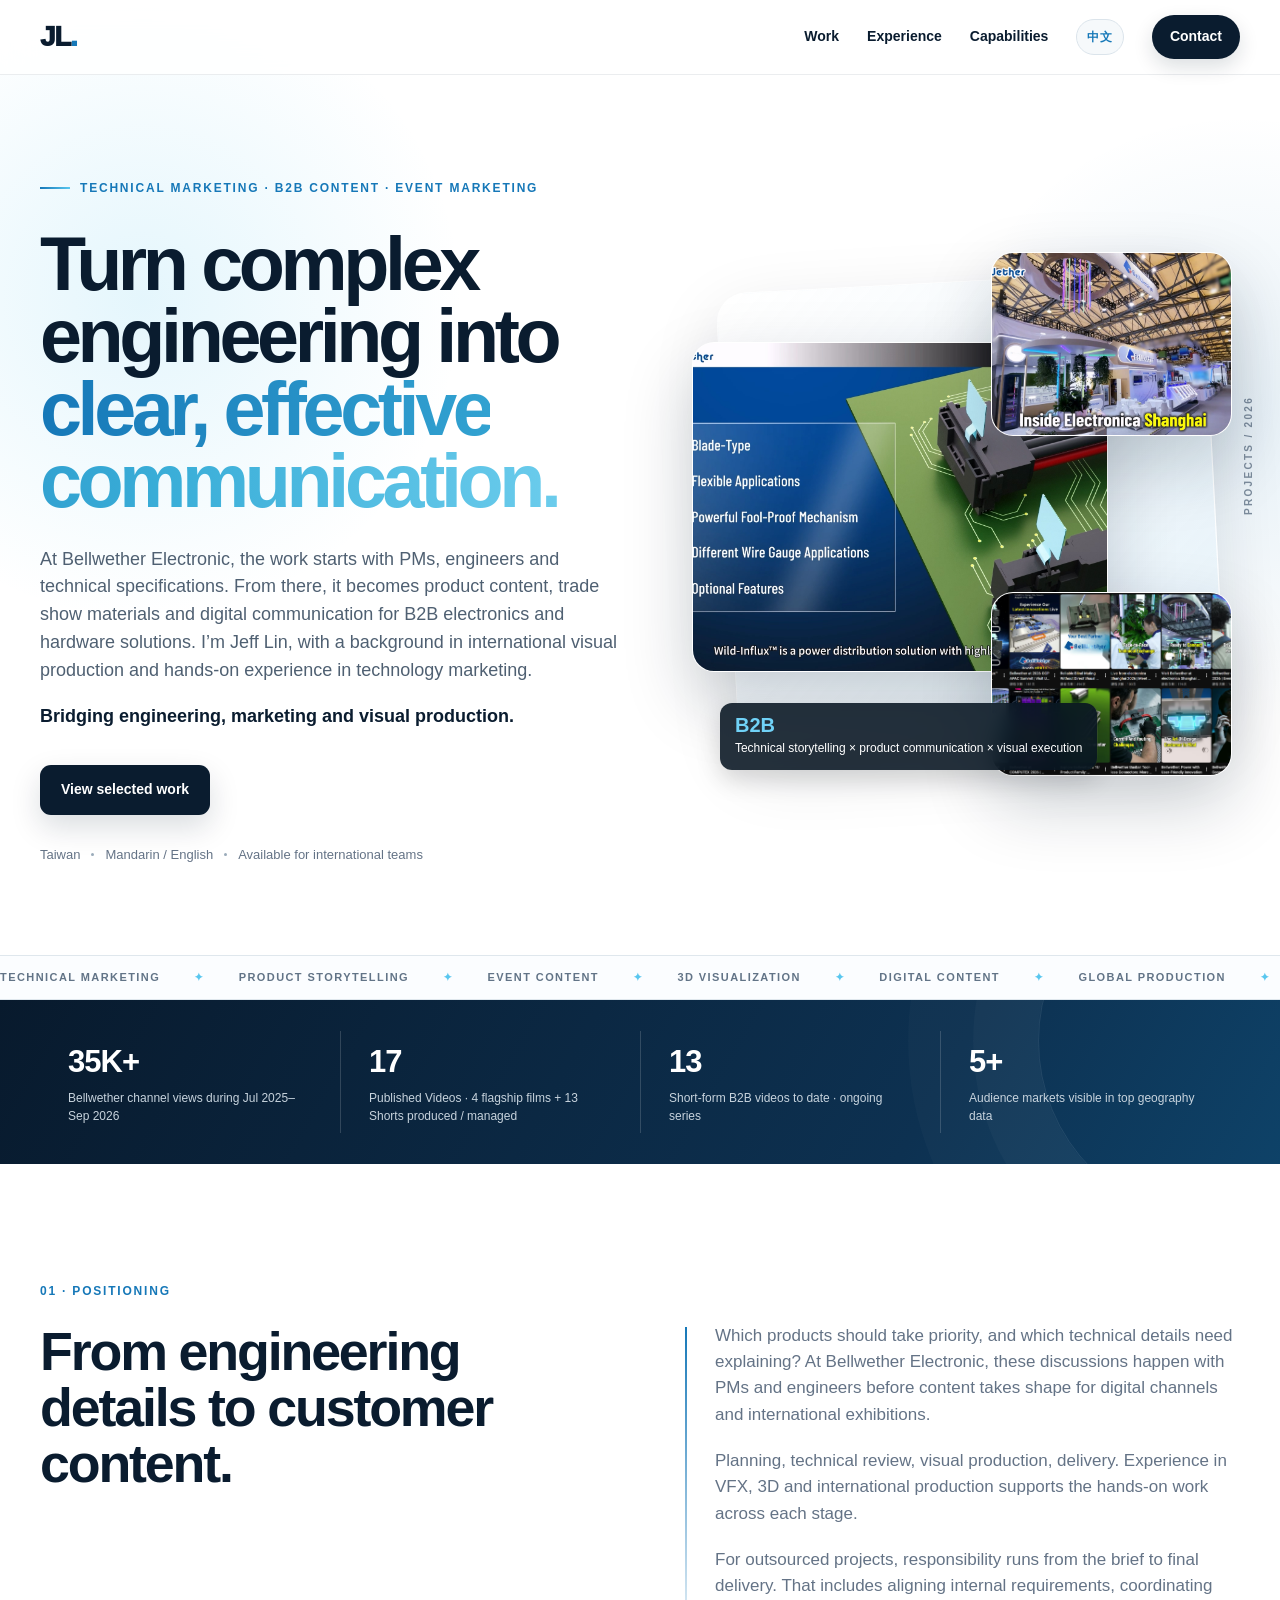
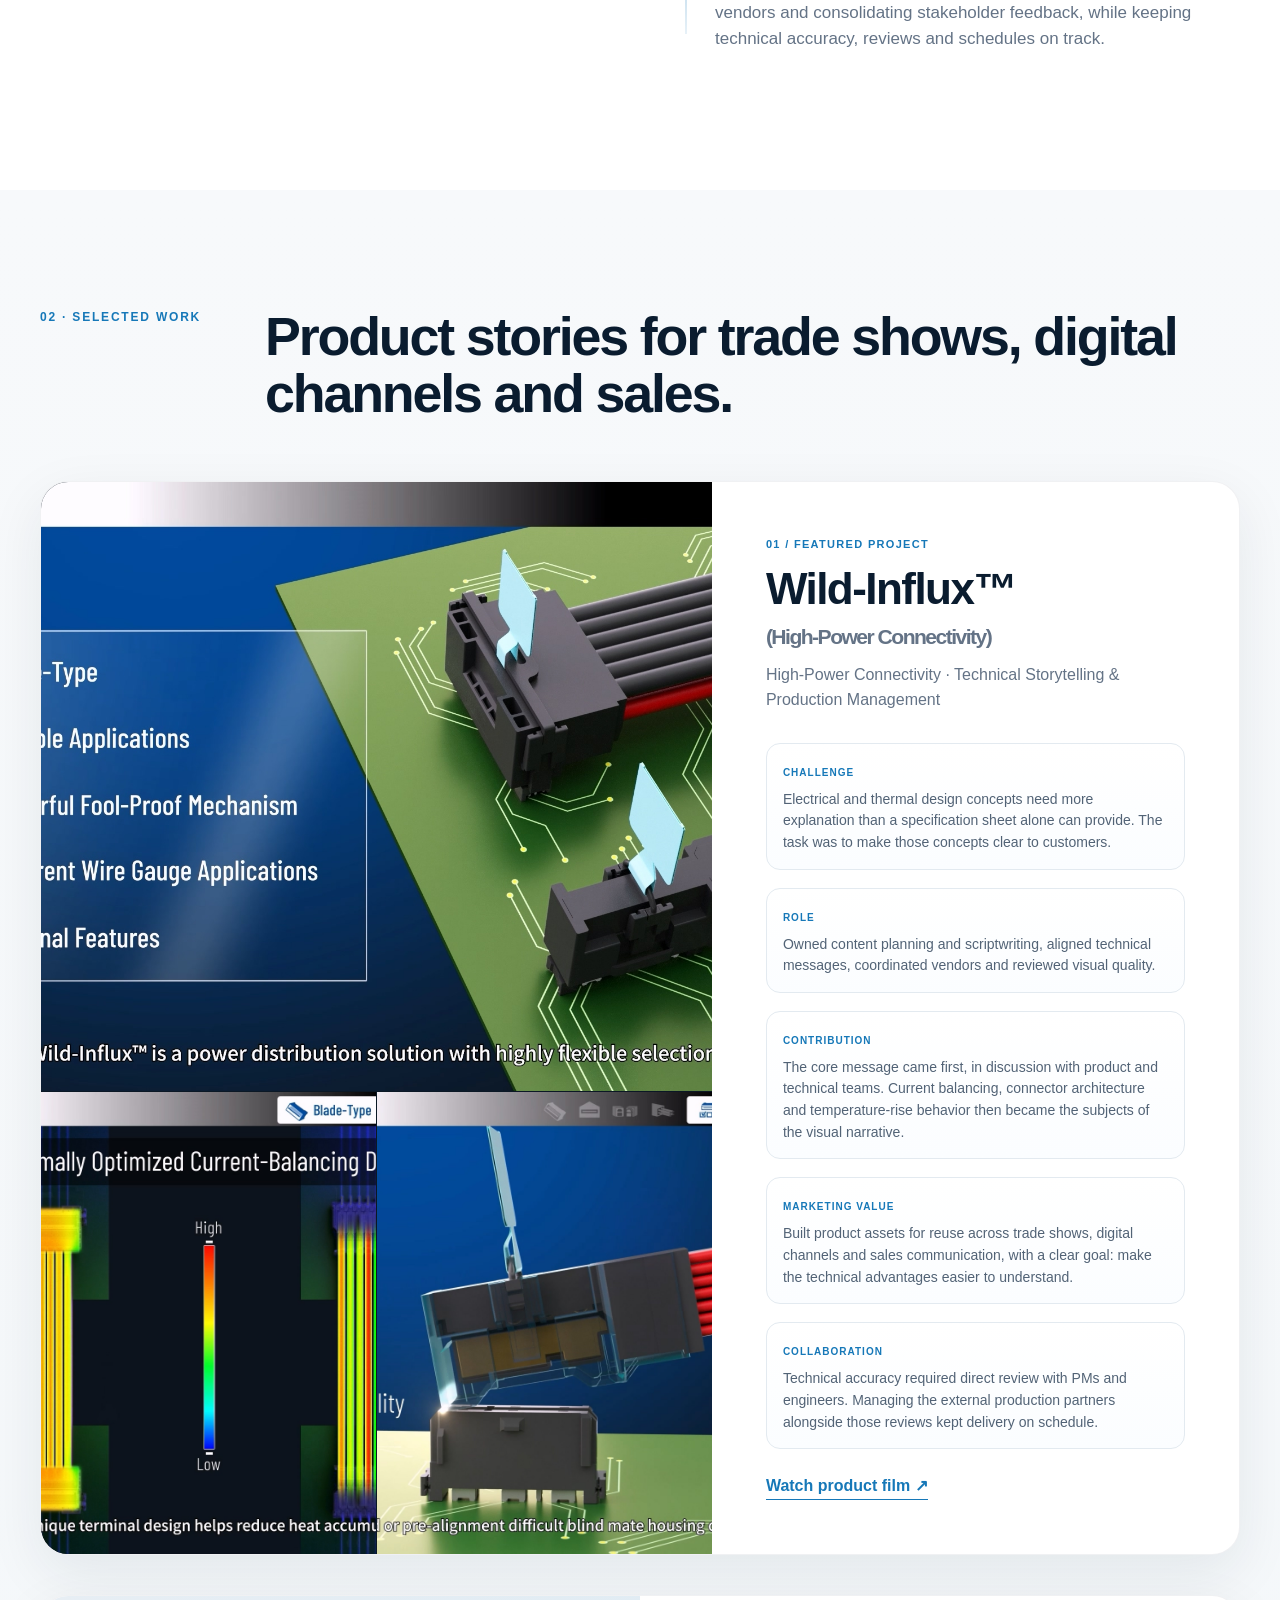
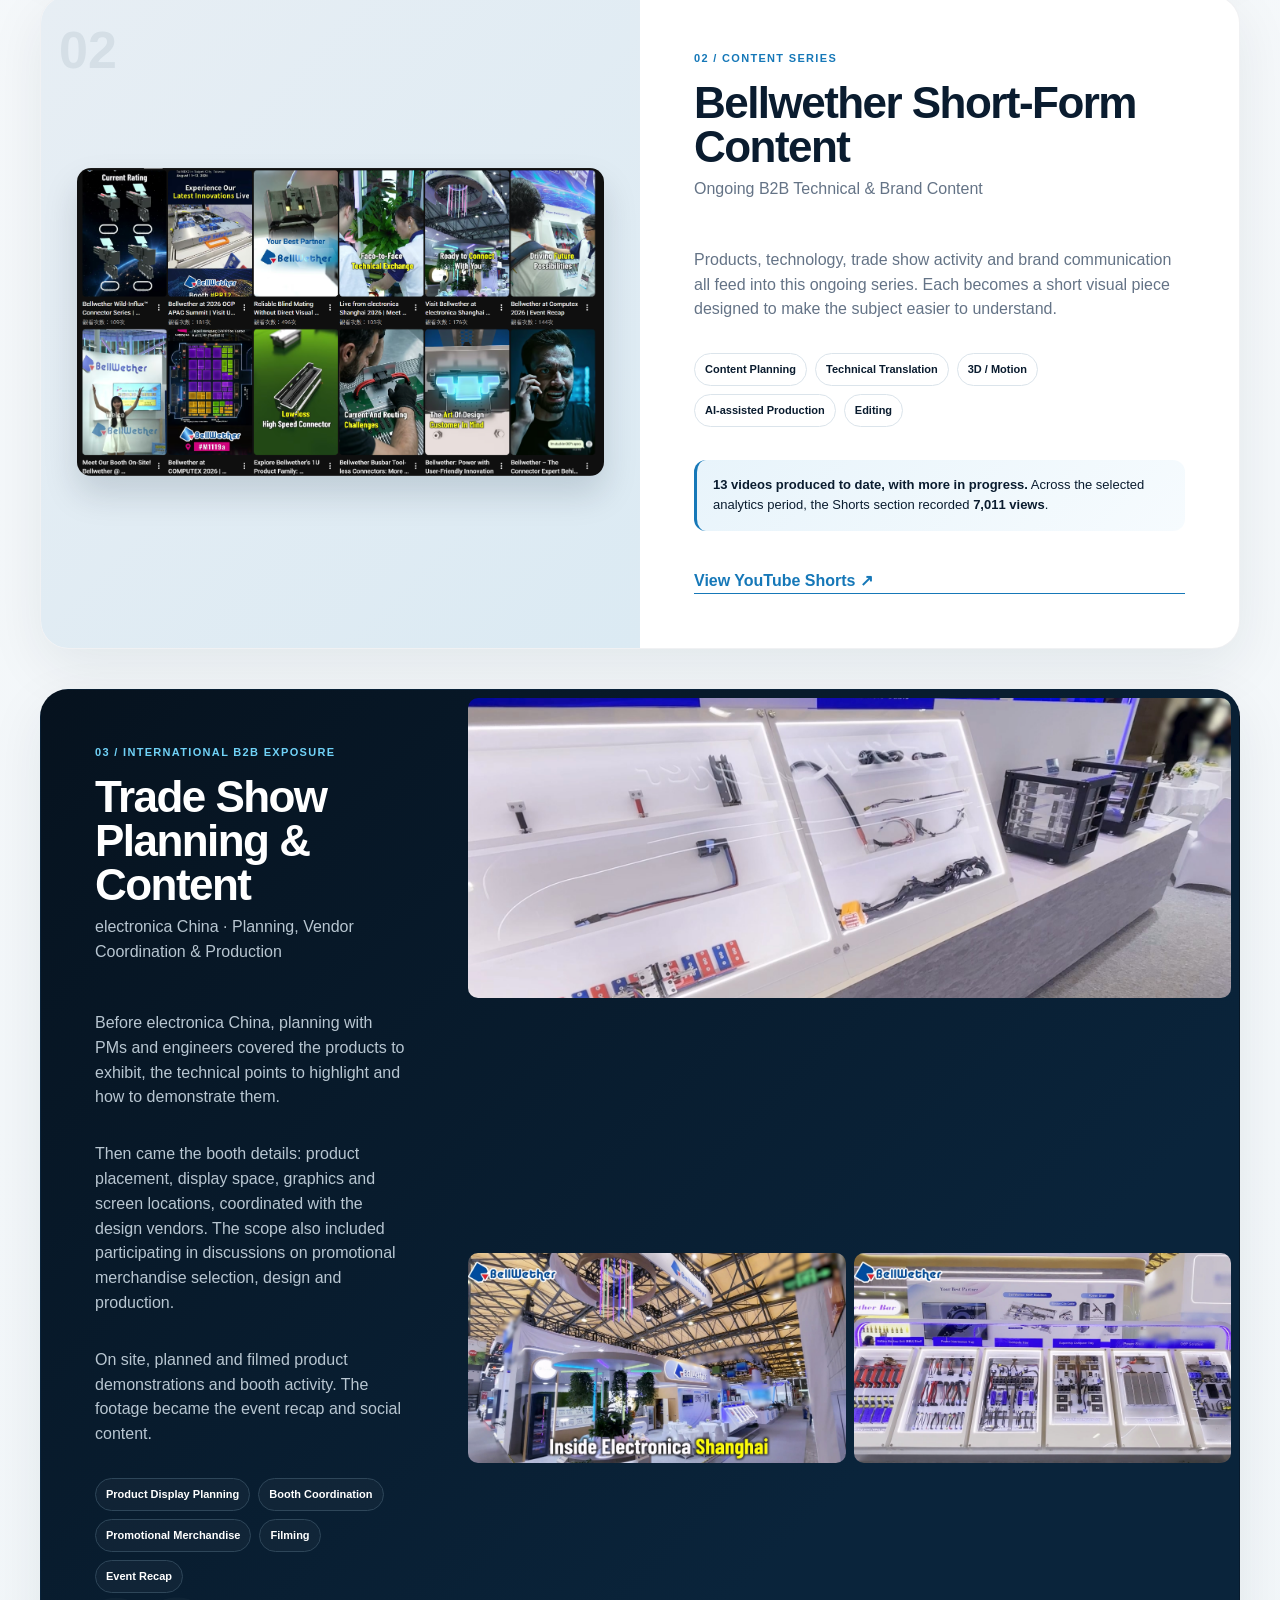
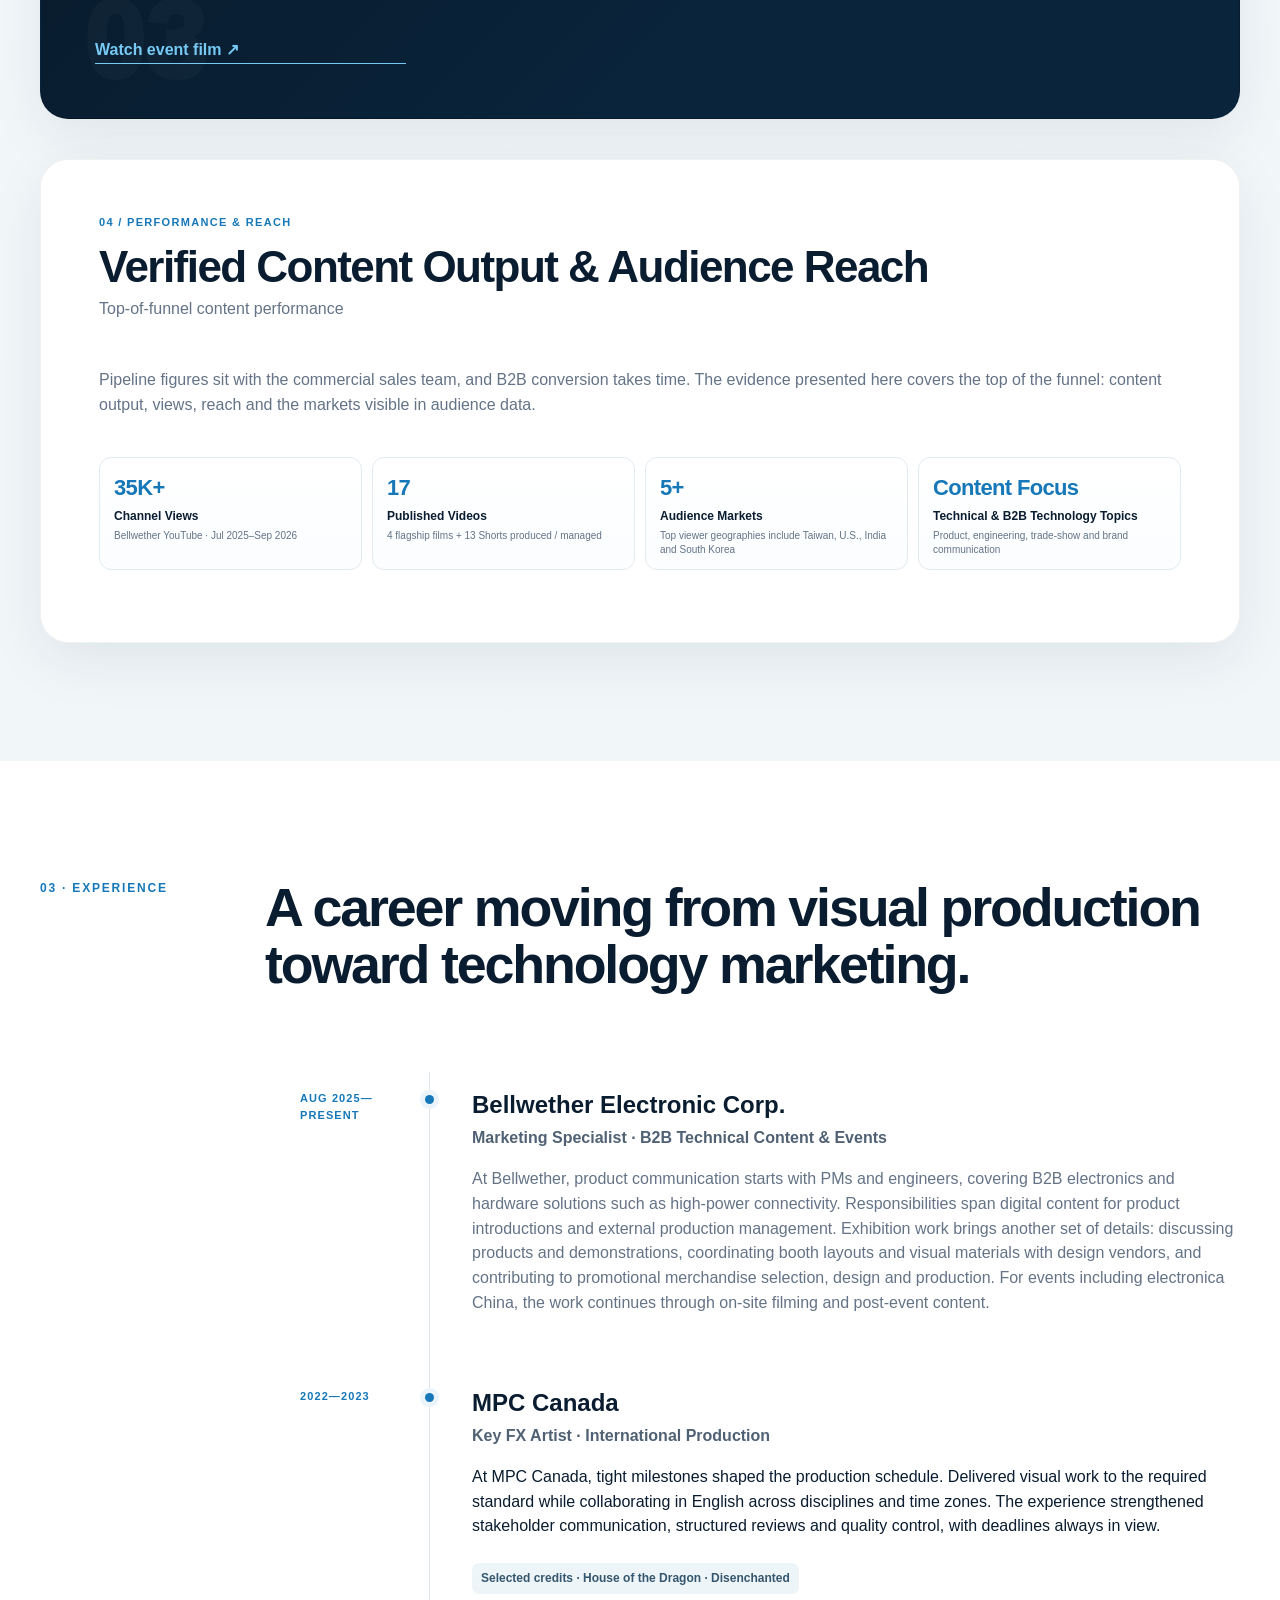
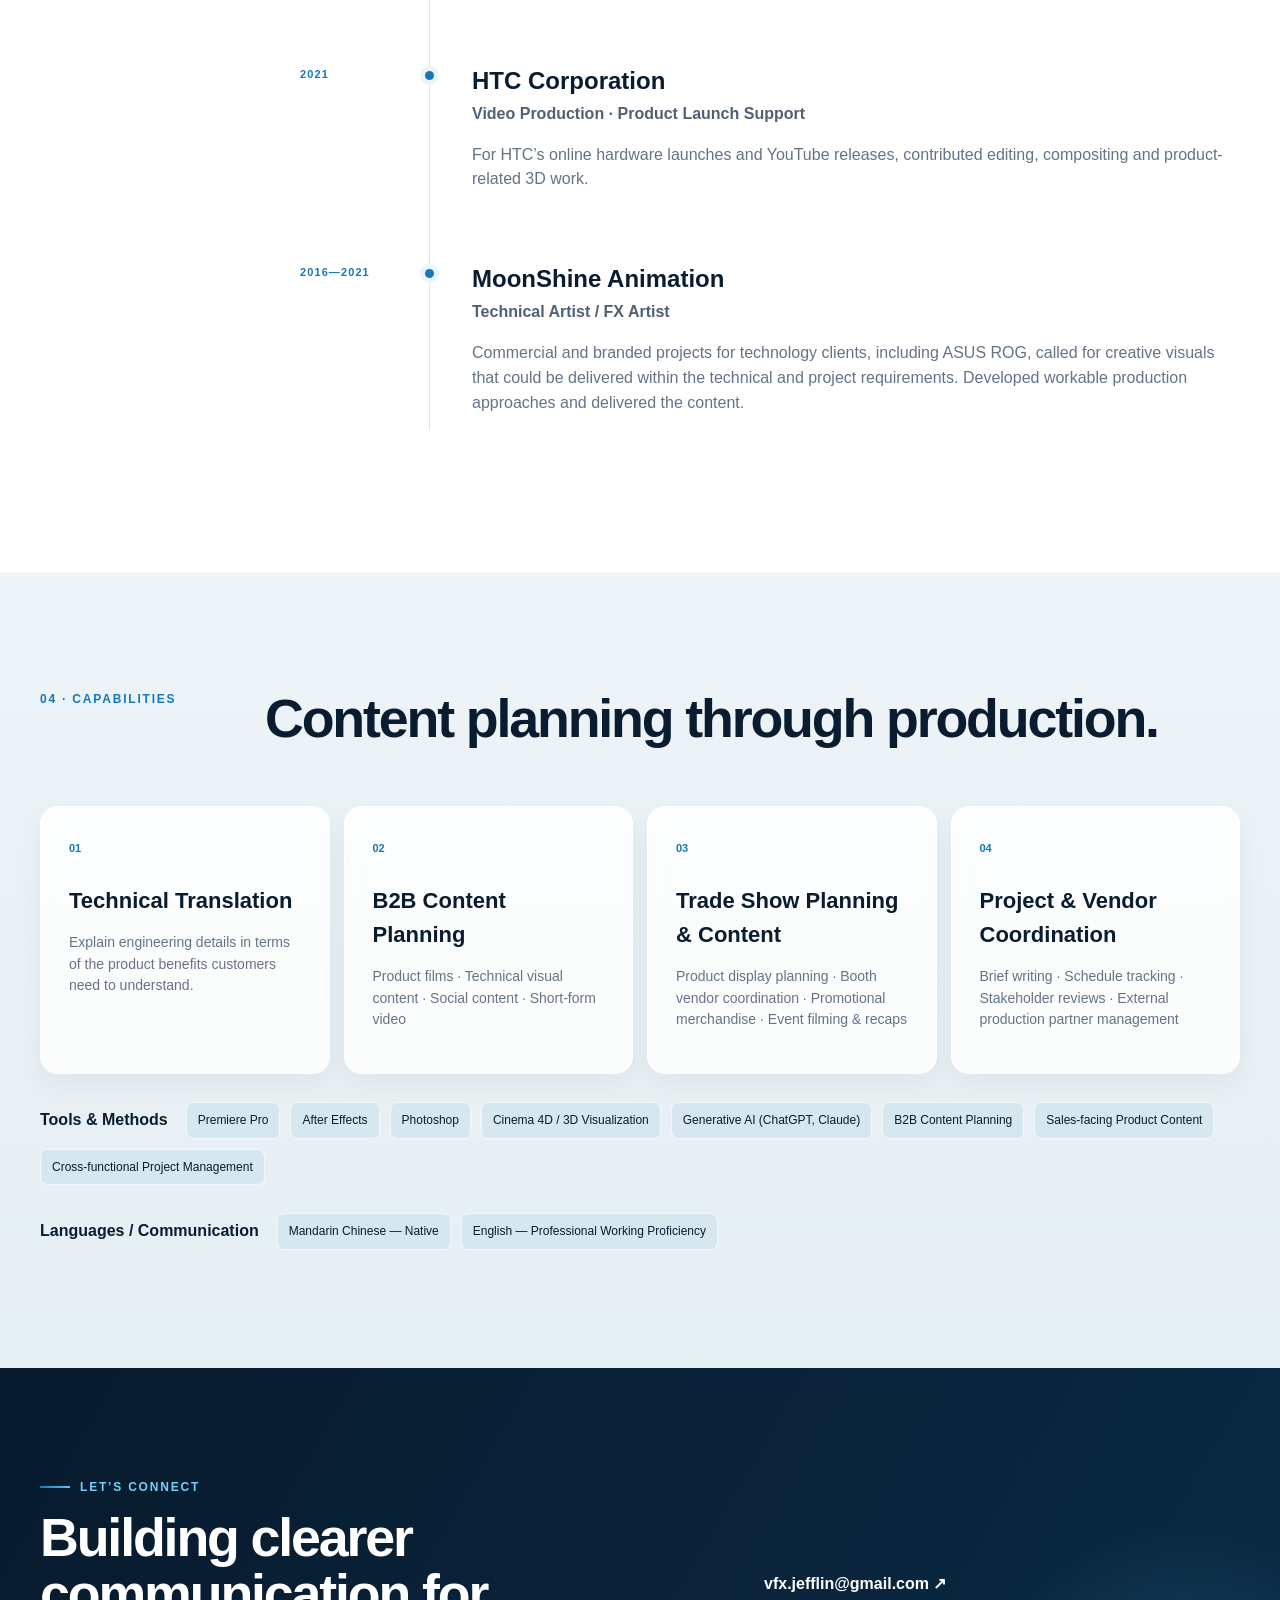
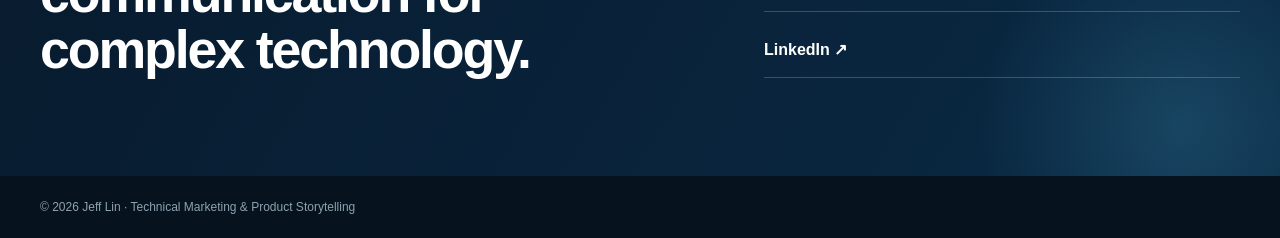
==== commit e046c3e6: "Rewrite portfolio copy with concrete project context and natural phrasing" ====
--- a/index.html
+++ b/index.html
@@ -26,7 +26,7 @@
       <div class="hero-copy reveal">
         <p class="eyebrow">TECHNICAL MARKETING · B2B CONTENT · EVENT MARKETING</p>
         <h1>Turn complex engineering into <span>clear, effective communication.</span></h1>
-        <p class="hero-lead">I’m Jeff Lin. I work at the intersection of B2B electronics & hardware solutions, technical storytelling, trade shows, and digital content. With a background in international visual production and hands-on experience in technology marketing, I help product teams and engineers turn technical specs into clear digital content, trade show assets, and customer-facing materials.</p>
+        <p class="hero-lead">At Bellwether Electronic, the work starts with PMs, engineers and technical specifications. From there, it becomes product content, trade show materials and digital communication for B2B electronics and hardware solutions. I’m Jeff Lin, with a background in international visual production and hands-on experience in technology marketing.</p>
         <p class="hero-bridge">Bridging engineering, marketing and visual production.</p>
         <div class="hero-actions">
           <a class="button primary" href="#work">View selected work</a>
@@ -62,11 +62,11 @@
     <section class="section intro container reveal">
       <div class="section-label">01 · POSITIONING</div>
       <div class="intro-grid">
-        <h2>Where engineering information meets customer communication.</h2>
+        <h2>From engineering details to customer content.</h2>
         <div>
-          <p>At Bellwether Electronic, I collaborate with PMs and engineers to discuss priority products, clarify technical messages and shape customer-facing content for digital channels and international exhibitions.</p>
-          <p>My background in VFX, 3D and international production gives me the hands-on execution depth to carry ideas from planning and technical review through visual production and final delivery.</p>
-          <p>I also lead outsourced production projects by defining briefs, aligning internal requirements, coordinating vendors, consolidating stakeholder feedback, and managing technical accuracy, reviews, schedules and final delivery.</p>
+          <p>Which products should take priority, and which technical details need explaining? At Bellwether Electronic, these discussions happen with PMs and engineers before content takes shape for digital channels and international exhibitions.</p>
+          <p>Planning, technical review, visual production, delivery. Experience in VFX, 3D and international production supports the hands-on work across each stage.</p>
+          <p>For outsourced projects, responsibility runs from the brief to final delivery. That includes aligning internal requirements, coordinating vendors and consolidating stakeholder feedback, while keeping technical accuracy, reviews and schedules on track.</p>
         </div>
       </div>
     </section>
@@ -75,7 +75,7 @@
       <div class="container">
         <div class="section-heading reveal">
           <div class="section-label">02 · SELECTED WORK</div>
-          <h2>Technical stories built for real business communication.</h2>
+          <h2>Product stories for trade shows, digital channels and sales.</h2>
         </div>
 
         <article class="project feature reveal">
@@ -89,11 +89,11 @@
             <h3>Wild‑Influx™ <span class="project-context">(High-Power Connectivity)</span></h3>
             <p class="project-sub">High-Power Connectivity · Technical Storytelling &amp; Production Management</p>
             <div class="case-grid">
-              <div><span>Challenge</span><p>Translate electrical and thermal design concepts into clear customer-facing communication without relying only on raw specification sheets.</p></div>
-              <div><span>My Role</span><p>Content planning, technical messaging alignment, scriptwriting, vendor coordination, and visual quality control.</p></div>
-              <div><span>Contribution</span><p>Worked with product and technical teams to identify the core message, then translated high-power connectivity concepts—current balancing, connector architecture, and temperature-rise behavior—into a visual narrative.</p></div>
-              <div><span>Marketing Value</span><p>Created reusable product communication assets designed to make the product’s technical advantages easier to understand across trade shows, digital channels and sales communication.</p></div>
-              <div><span>Collaboration</span><p>Worked directly with PMs and engineers to ensure technical accuracy, while managing external production partners to deliver the project on schedule.</p></div>
+              <div><span>Challenge</span><p>Electrical and thermal design concepts need more explanation than a specification sheet alone can provide. The task was to make those concepts clear to customers.</p></div>
+              <div><span>Role</span><p>Owned content planning and scriptwriting, aligned technical messages, coordinated vendors and reviewed visual quality.</p></div>
+              <div><span>Contribution</span><p>The core message came first, in discussion with product and technical teams. Current balancing, connector architecture and temperature-rise behavior then became the subjects of the visual narrative.</p></div>
+              <div><span>Marketing Value</span><p>Built product assets for reuse across trade shows, digital channels and sales communication, with a clear goal: make the technical advantages easier to understand.</p></div>
+              <div><span>Collaboration</span><p>Technical accuracy required direct review with PMs and engineers. Managing the external production partners alongside those reviews kept delivery on schedule.</p></div>
             </div>
             <a class="text-link" target="_blank" rel="noopener" href="https://youtu.be/CGokXRwfFD4?si=VFuxg-Ws2p5JraSZ">Watch product film ↗</a>
           </div>
@@ -105,9 +105,9 @@
             <div class="project-index">02 / CONTENT SERIES</div>
             <h3>Bellwether Short‑Form Content</h3>
             <p class="project-sub">Ongoing B2B Technical & Brand Content</p>
-            <p>Built an ongoing short-form content stream that makes products, technologies, trade-show activities and brand communication easier to understand in concise visual formats.</p>
+            <p>Products, technology, trade show activity and brand communication all feed into this ongoing series. Each becomes a short visual piece designed to make the subject easier to understand.</p>
             <div class="tag-row"><span>Content Planning</span><span>Technical Translation</span><span>3D / Motion</span><span>AI-assisted Production</span><span>Editing</span></div>
-            <p class="impact"><b>13 videos to date — and growing.</b> The Shorts section recorded <b>7,011 views</b> in the selected analytics period; I produced the 13 Shorts shown in this series.</p>
+            <p class="impact"><b>13 videos produced to date, with more in progress.</b> Across the selected analytics period, the Shorts section recorded <b>7,011 views</b>.</p>
             <a class="text-link" target="_blank" rel="noopener" href="https://www.youtube.com/@BellwetherCorp-BLWR/shorts">View YouTube Shorts ↗</a>
           </div>
         </article>
@@ -117,9 +117,9 @@
             <div class="project-index">03 / INTERNATIONAL B2B EXPOSURE</div>
             <h3>Trade Show Planning &amp; Content</h3>
             <p class="project-sub">electronica China · Planning, Vendor Coordination &amp; Production</p>
-            <p>Worked with PMs and engineers to discuss which products to exhibit, what to highlight, and how to demonstrate them.</p>
-            <p>Coordinated with booth design vendors on product placement, display space, graphics, and screen locations. Also took part in promotional merchandise selection, design, and production discussions.</p>
-            <p>Planned and filmed product demonstrations and booth activity, then edited the footage into an event recap and social content.</p>
+            <p>Before electronica China, planning with PMs and engineers covered the products to exhibit, the technical points to highlight and how to demonstrate them.</p>
+            <p>Then came the booth details: product placement, display space, graphics and screen locations, coordinated with the design vendors. The scope also included participating in discussions on promotional merchandise selection, design and production.</p>
+            <p>On site, planned and filmed product demonstrations and booth activity. The footage became the event recap and social content.</p>
             <div class="tag-row"><span>Product Display Planning</span><span>Booth Coordination</span><span>Promotional Merchandise</span><span>Filming</span><span>Event Recap</span></div>
             <a class="text-link light" target="_blank" rel="noopener" href="https://youtu.be/MpDqMBvhwXk?si=_fPuWEZ1H6CV1YOC">Watch event film ↗</a>
           </div>
@@ -135,7 +135,7 @@
             <div class="project-index">04 / PERFORMANCE &amp; REACH</div>
             <h3>Verified Content Output &amp; Audience Reach</h3>
             <p class="project-sub">Top-of-funnel content performance</p>
-            <p>B2B conversion cycles are long, and pipeline figures are owned by the commercial sales team. My focus here is on the top of the funnel—tracking content output, viewership, reach, and geographic interest across visible markets.</p>
+            <p>Pipeline figures sit with the commercial sales team, and B2B conversion takes time. The evidence presented here covers the top of the funnel: content output, views, reach and the markets visible in audience data.</p>
             <div class="metric-mini-grid">
               <div><strong>35K+</strong><span>Channel Views</span><small>Bellwether YouTube · Jul 2025–Sep 2026</small></div>
               <div><strong>17</strong><span>Published Videos</span><small>4 flagship films + 13 Shorts produced / managed</small></div>
@@ -155,19 +155,19 @@
       <div class="timeline">
         <article class="timeline-item reveal">
           <div class="year">AUG 2025—PRESENT</div>
-          <div><h3>Bellwether Electronic Corp.</h3><p class="role">Marketing Specialist · B2B Technical Content &amp; Events</p><p>Work with PMs and engineers to translate B2B electronic technologies and hardware solutions—including high-power connectivity applications—into customer-ready content. Collaborate with PMs and engineers on trade-show product selection and display approaches. Coordinate booth layouts and visual materials with design vendors, and contribute to promotional merchandise selection, design, and production discussions. Produce on-site footage and post-event content for international exhibitions such as electronica China. Manage external production vendors and produce digital content for product introductions.</p></div>
+          <div><h3>Bellwether Electronic Corp.</h3><p class="role">Marketing Specialist · B2B Technical Content &amp; Events</p><p>At Bellwether, product communication starts with PMs and engineers, covering B2B electronics and hardware solutions such as high-power connectivity. Responsibilities span digital content for product introductions and external production management. Exhibition work brings another set of details: discussing products and demonstrations, coordinating booth layouts and visual materials with design vendors, and contributing to promotional merchandise selection, design and production. For events including electronica China, the work continues through on-site filming and post-event content.</p></div>
         </article>
         <article class="timeline-item reveal">
           <div class="year">2022—2023</div>
-          <div><h3>MPC Canada</h3><p class="role">Key FX Artist · International Production</p><p>Worked within a fast-paced international production pipeline, delivering high-standard visual work under tight milestones. Collaborated in English across disciplines and time zones, developing strong practices in stakeholder communication, structured reviews, quality control, and on-time delivery.</p><p class="credit-line">Selected credits · House of the Dragon · Disenchanted</p></div>
+          <div><h3>MPC Canada</h3><p class="role">Key FX Artist · International Production</p><p>At MPC Canada, tight milestones shaped the production schedule. Delivered visual work to the required standard while collaborating in English across disciplines and time zones. The experience strengthened stakeholder communication, structured reviews and quality control, with deadlines always in view.</p><p class="credit-line">Selected credits · House of the Dragon · Disenchanted</p></div>
         </article>
         <article class="timeline-item reveal">
           <div class="year">2021</div>
-          <div><h3>HTC Corporation</h3><p class="role">Video Production · Product Launch Support</p><p>Supported online product launches and YouTube delivery for hardware products through editing, compositing, and product-related 3D work.</p></div>
+          <div><h3>HTC Corporation</h3><p class="role">Video Production · Product Launch Support</p><p>For HTC’s online hardware launches and YouTube releases, contributed editing, compositing and product-related 3D work.</p></div>
         </article>
         <article class="timeline-item reveal">
           <div class="year">2016—2021</div>
-          <div><h3>MoonShine Animation</h3><p class="role">Technical Artist / FX Artist</p><p>Delivered commercial and branded content for major technology brands, including ASUS ROG. Bridged creative visuals with technical toolsets and project requirements.</p></div>
+          <div><h3>MoonShine Animation</h3><p class="role">Technical Artist / FX Artist</p><p>Commercial and branded projects for technology clients, including ASUS ROG, called for creative visuals that could be delivered within the technical and project requirements. Developed workable production approaches and delivered the content.</p></div>
         </article>
       </div>
     </section>
@@ -176,10 +176,10 @@
       <div class="container">
         <div class="section-heading reveal">
           <div class="section-label">04 · CAPABILITIES</div>
-          <h2>Strategy-aware content with hands-on production depth.</h2>
+          <h2>Content planning through production.</h2>
         </div>
         <div class="cap-grid">
-          <div class="cap-card reveal"><span>01</span><h3>Technical Translation</h3><p>Connecting engineering details with customer-facing benefits.</p></div>
+          <div class="cap-card reveal"><span>01</span><h3>Technical Translation</h3><p>Explain engineering details in terms of the product benefits customers need to understand.</p></div>
           <div class="cap-card reveal"><span>02</span><h3>B2B Content Planning</h3><p>Product films · Technical visual content · Social content · Short-form video</p></div>
           <div class="cap-card reveal"><span>03</span><h3>Trade Show Planning &amp; Content</h3><p>Product display planning · Booth vendor coordination · Promotional merchandise · Event filming &amp; recaps</p></div>
           <div class="cap-card reveal"><span>04</span><h3>Project &amp; Vendor Coordination</h3><p>Brief writing · Schedule tracking · Stakeholder reviews · External production partner management</p></div>
@@ -201,5 +201,8 @@
 
   <footer><div class="container">© 2026 Jeff Lin · Technical Marketing & Product Storytelling</div></footer>
   <script src="script.js"></script>
+  <!-- Cloudflare Web Analytics -->
+  <script type='module' src='https://static.cloudflareinsights.com/beacon.min.js' data-cf-beacon='{"token": "4858209e0ffc437395b9a8908197e34c"}'></script>
+  <!-- End Cloudflare Web Analytics -->
 </body>
 </html>
--- a/styles.css
+++ b/styles.css
@@ -124,3 +124,23 @@
 
 .hero-bridge{font-weight:600;color:var(--ink);font-size:18px;margin:18px 0}
 .hero-badge{max-width:calc(100% - 40px)}
+
+/* Chinese hero: phrase-based lines sized to the actual text column. */
+.zh-page .hero{grid-template-columns:minmax(0,1.12fr) minmax(0,.88fr);gap:56px}
+.zh-page .hero-copy{min-width:0;container-type:inline-size}
+.zh-page .hero .zh-hero-title{font-size:clamp(16px,2.8vw,40px);font-size:clamp(16px,7cqw,40px);line-height:1.25;letter-spacing:-.025em;margin:22px 0 28px;max-width:none}
+.zh-page .hero .zh-hero-title .title-line{display:block;white-space:nowrap;background:none;color:var(--ink)}
+.zh-page .hero .zh-hero-title .title-accent{background:linear-gradient(90deg,var(--blue),#3aaed8 60%,#6bccec);background-clip:text;-webkit-background-clip:text;color:transparent}
+.zh-page .hero-lead{font-size:17px;line-height:1.9;margin:0 0 14px;max-width:36em;line-break:strict}
+.zh-page .hero-bridge{font-size:16px;line-height:1.8;margin:22px 0 0}
+.zh-page .hero-actions{margin-top:28px}
+@media(max-width:900px){
+  .zh-page .hero{grid-template-columns:minmax(0,1fr);gap:44px;padding-top:56px}
+  .zh-page .hero-copy{max-width:680px}
+}
+@media(max-width:650px){
+  .zh-page .hero{padding-top:38px;gap:36px}
+  .zh-page .hero .zh-hero-title{margin:18px 0 24px;line-height:1.3}
+  .zh-page .hero-lead{font-size:16px;line-height:1.85}
+  .zh-page .hero .eyebrow{font-size:11px;letter-spacing:.1em}
+}
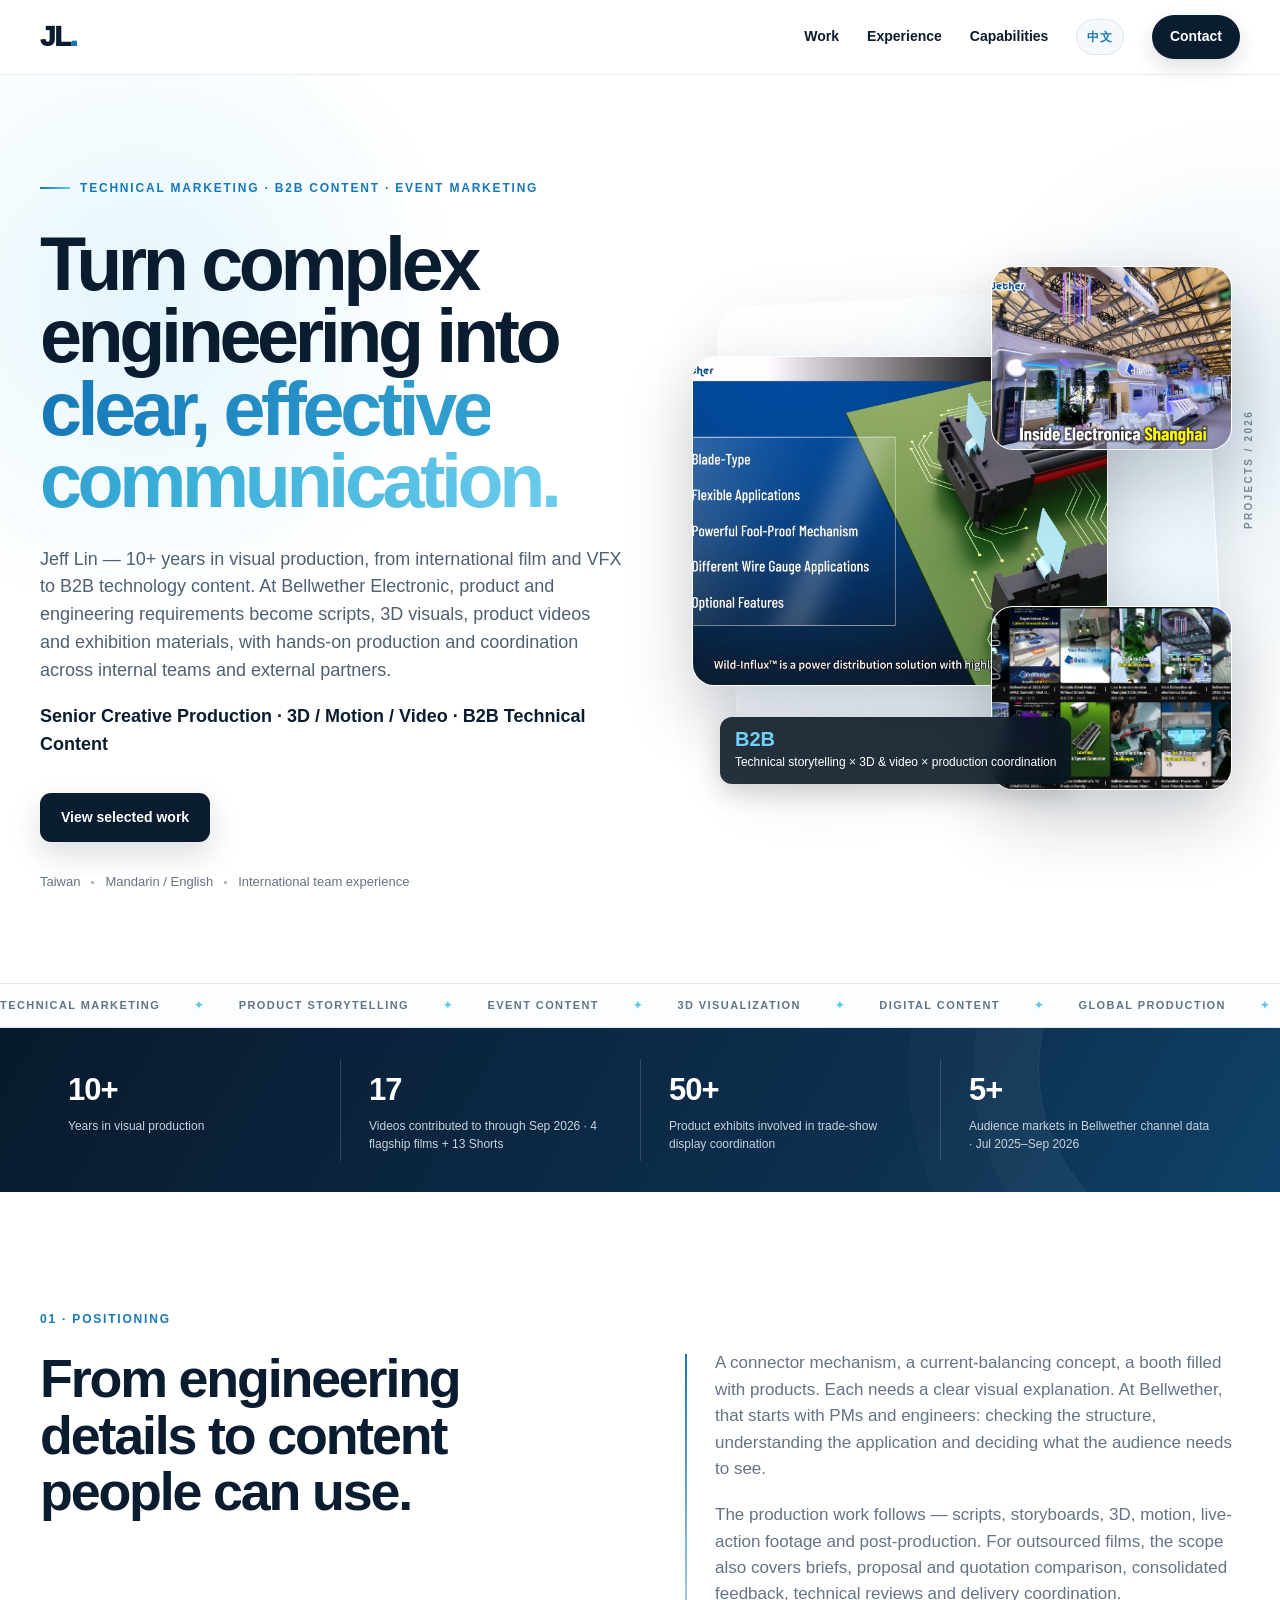
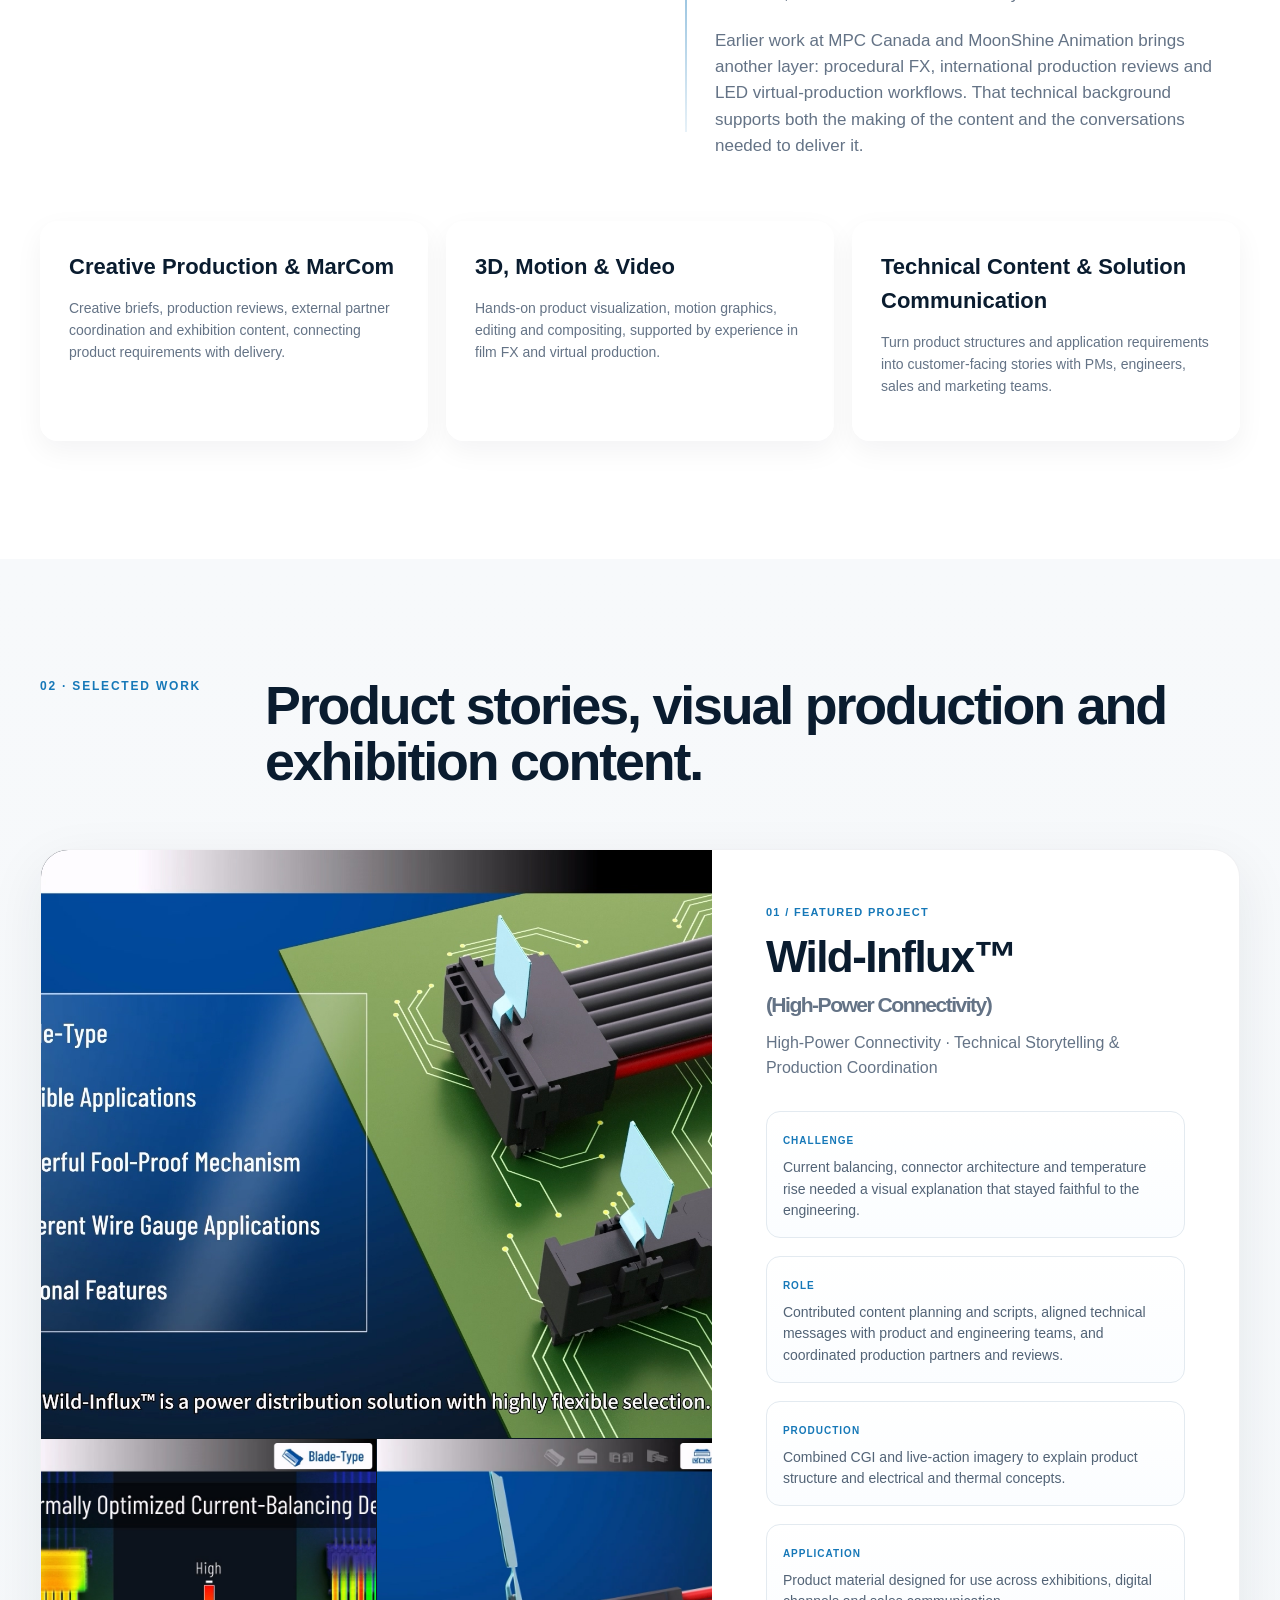
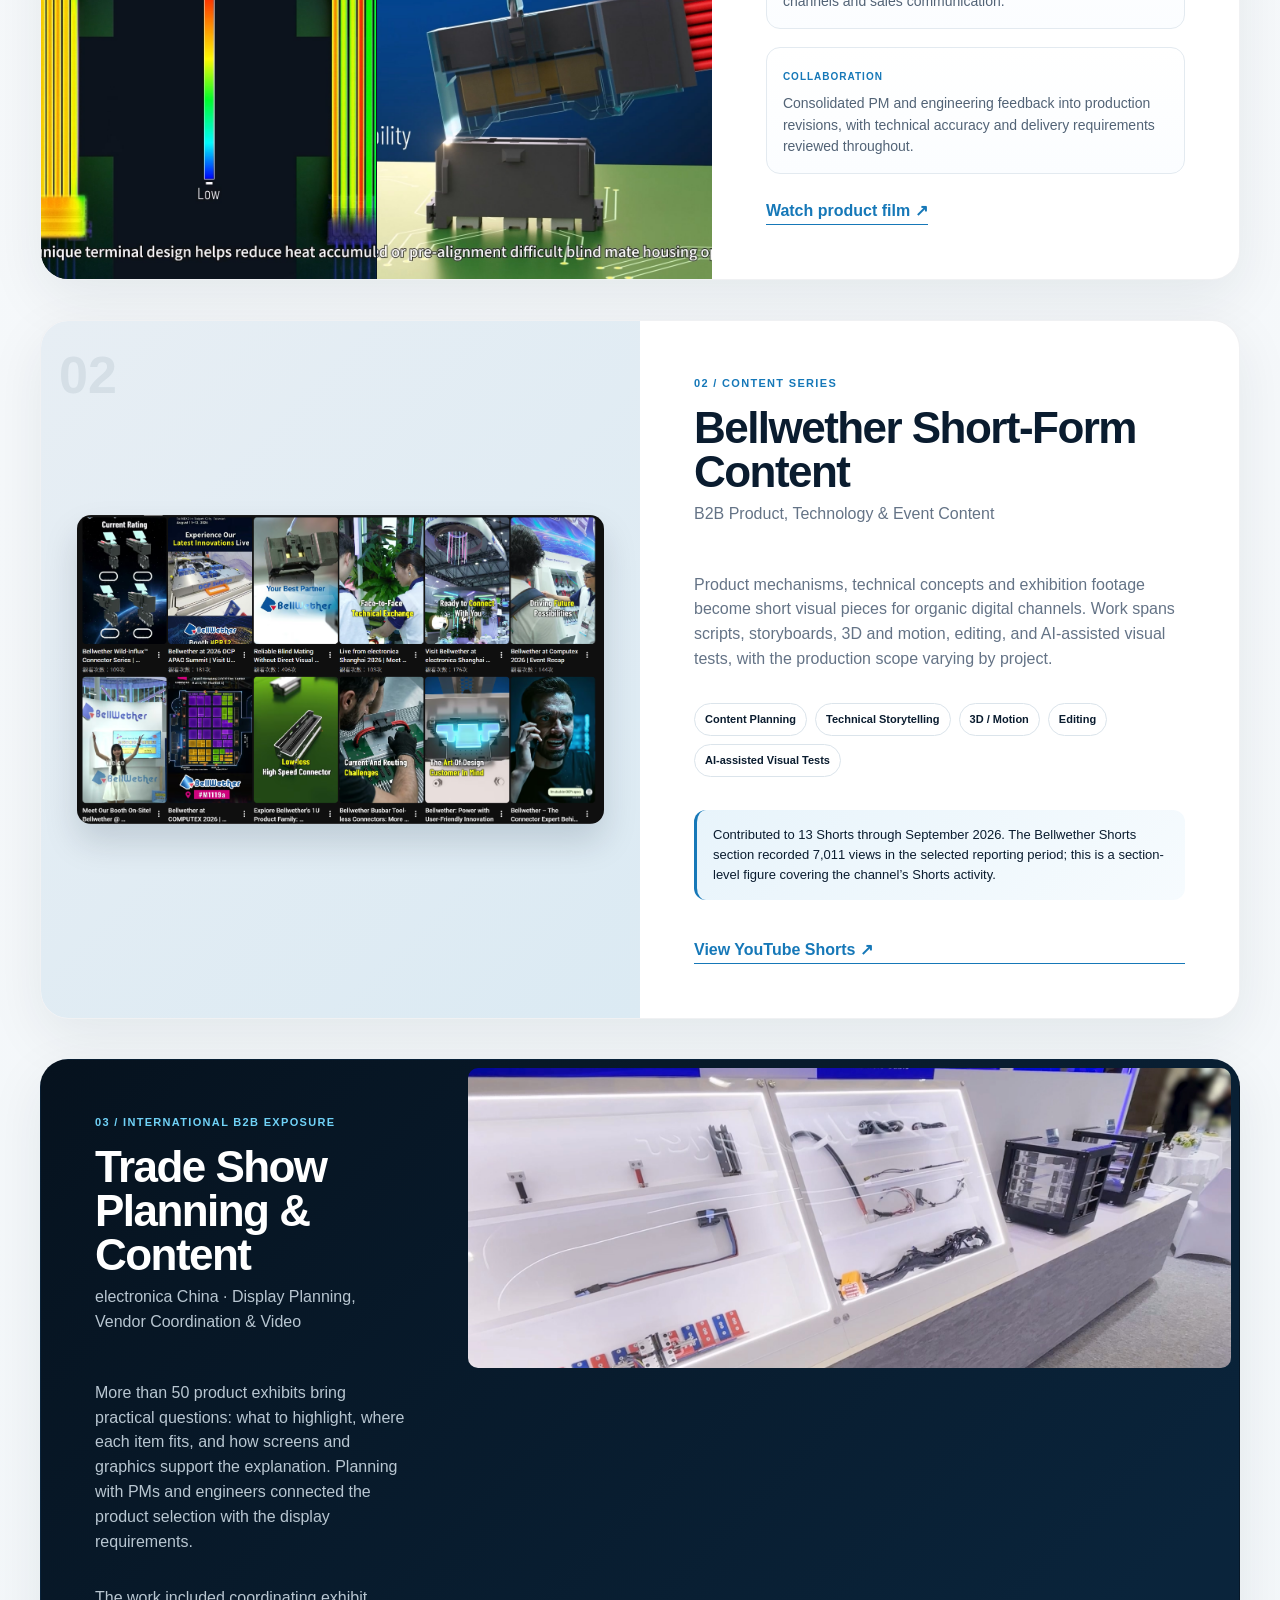
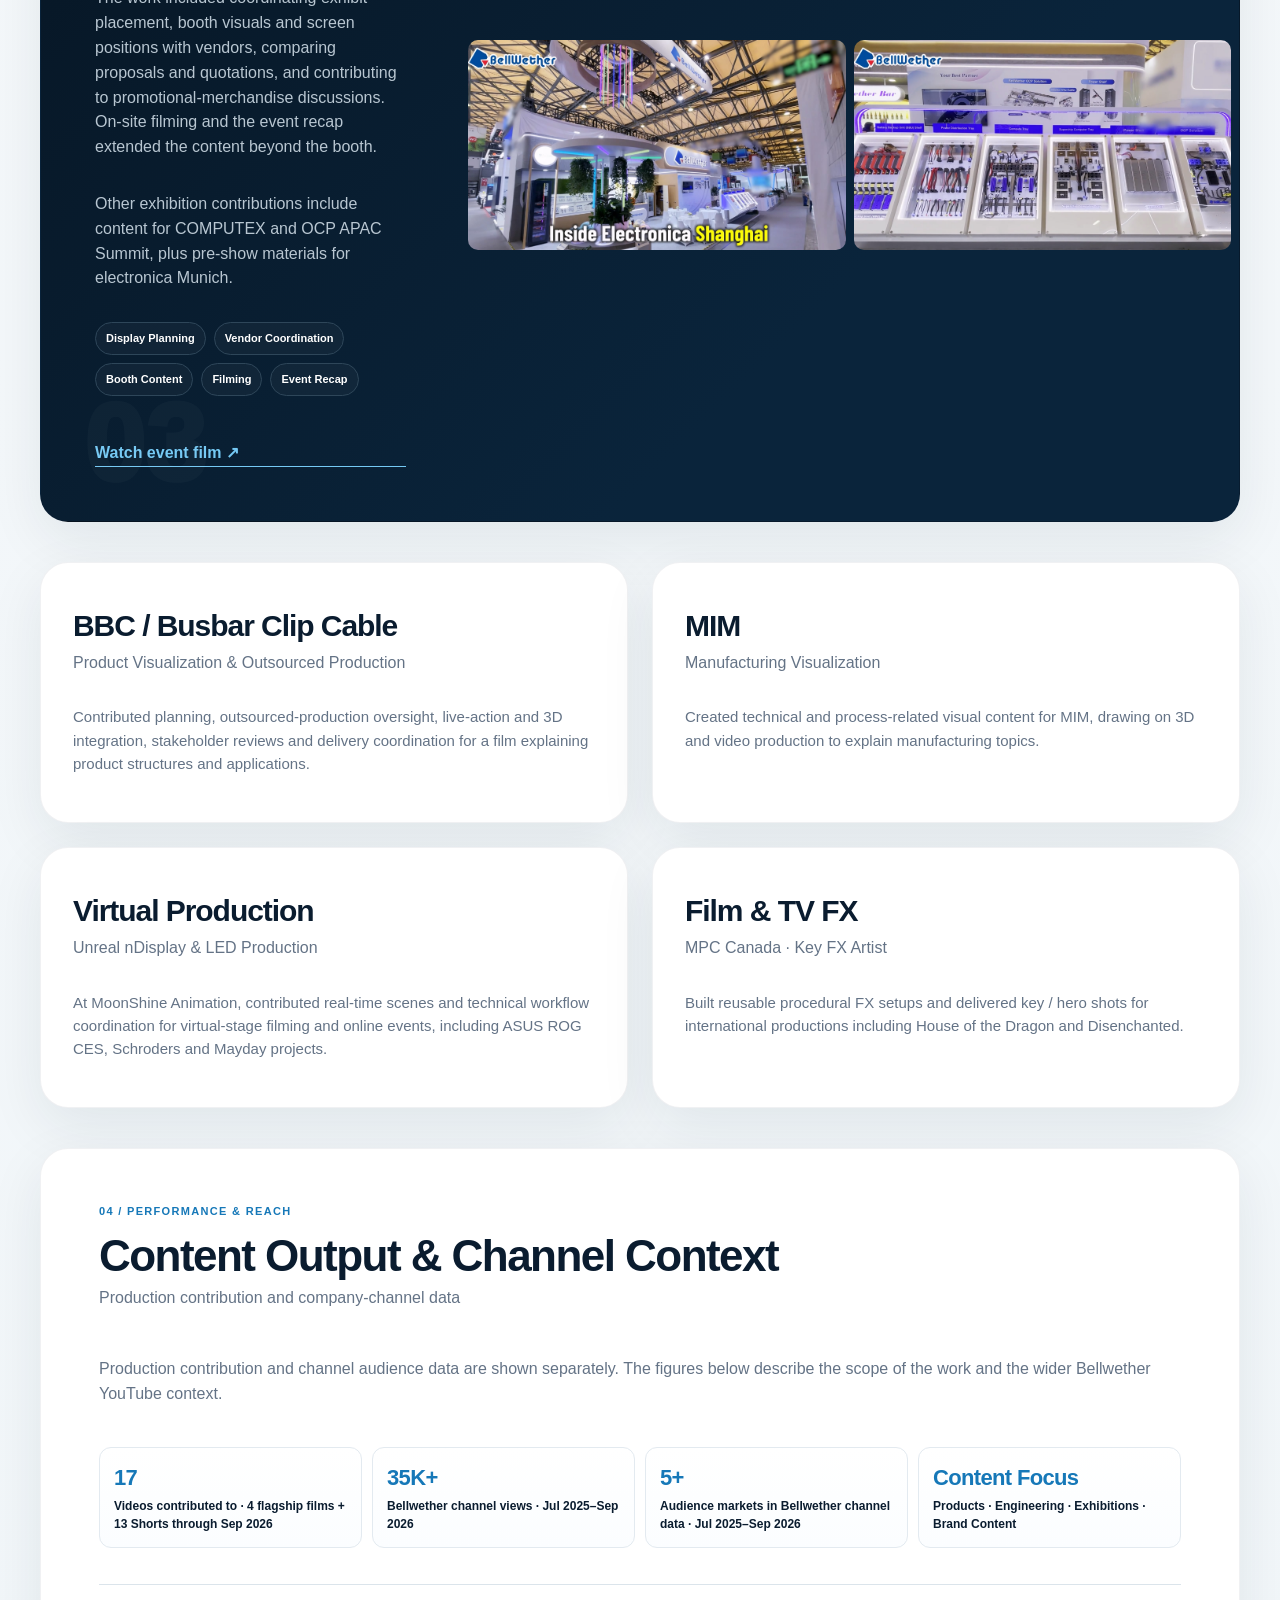
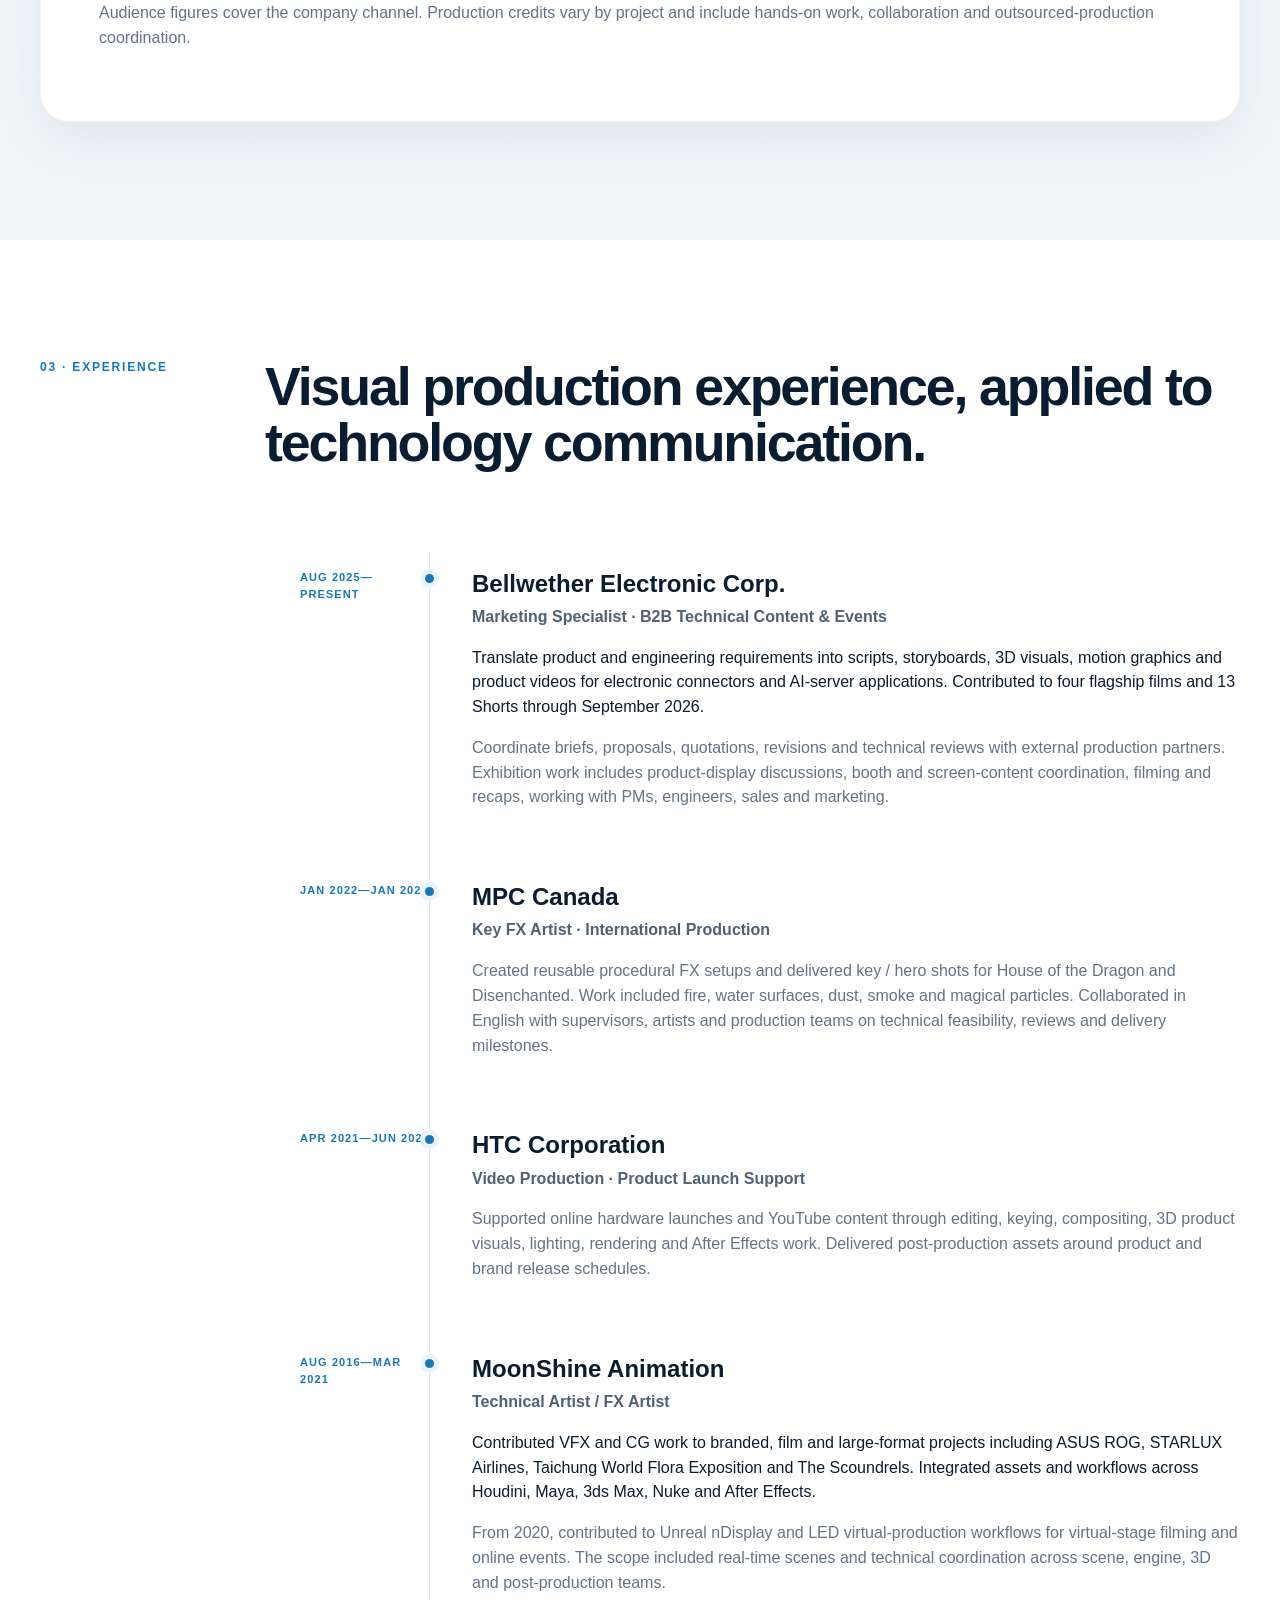
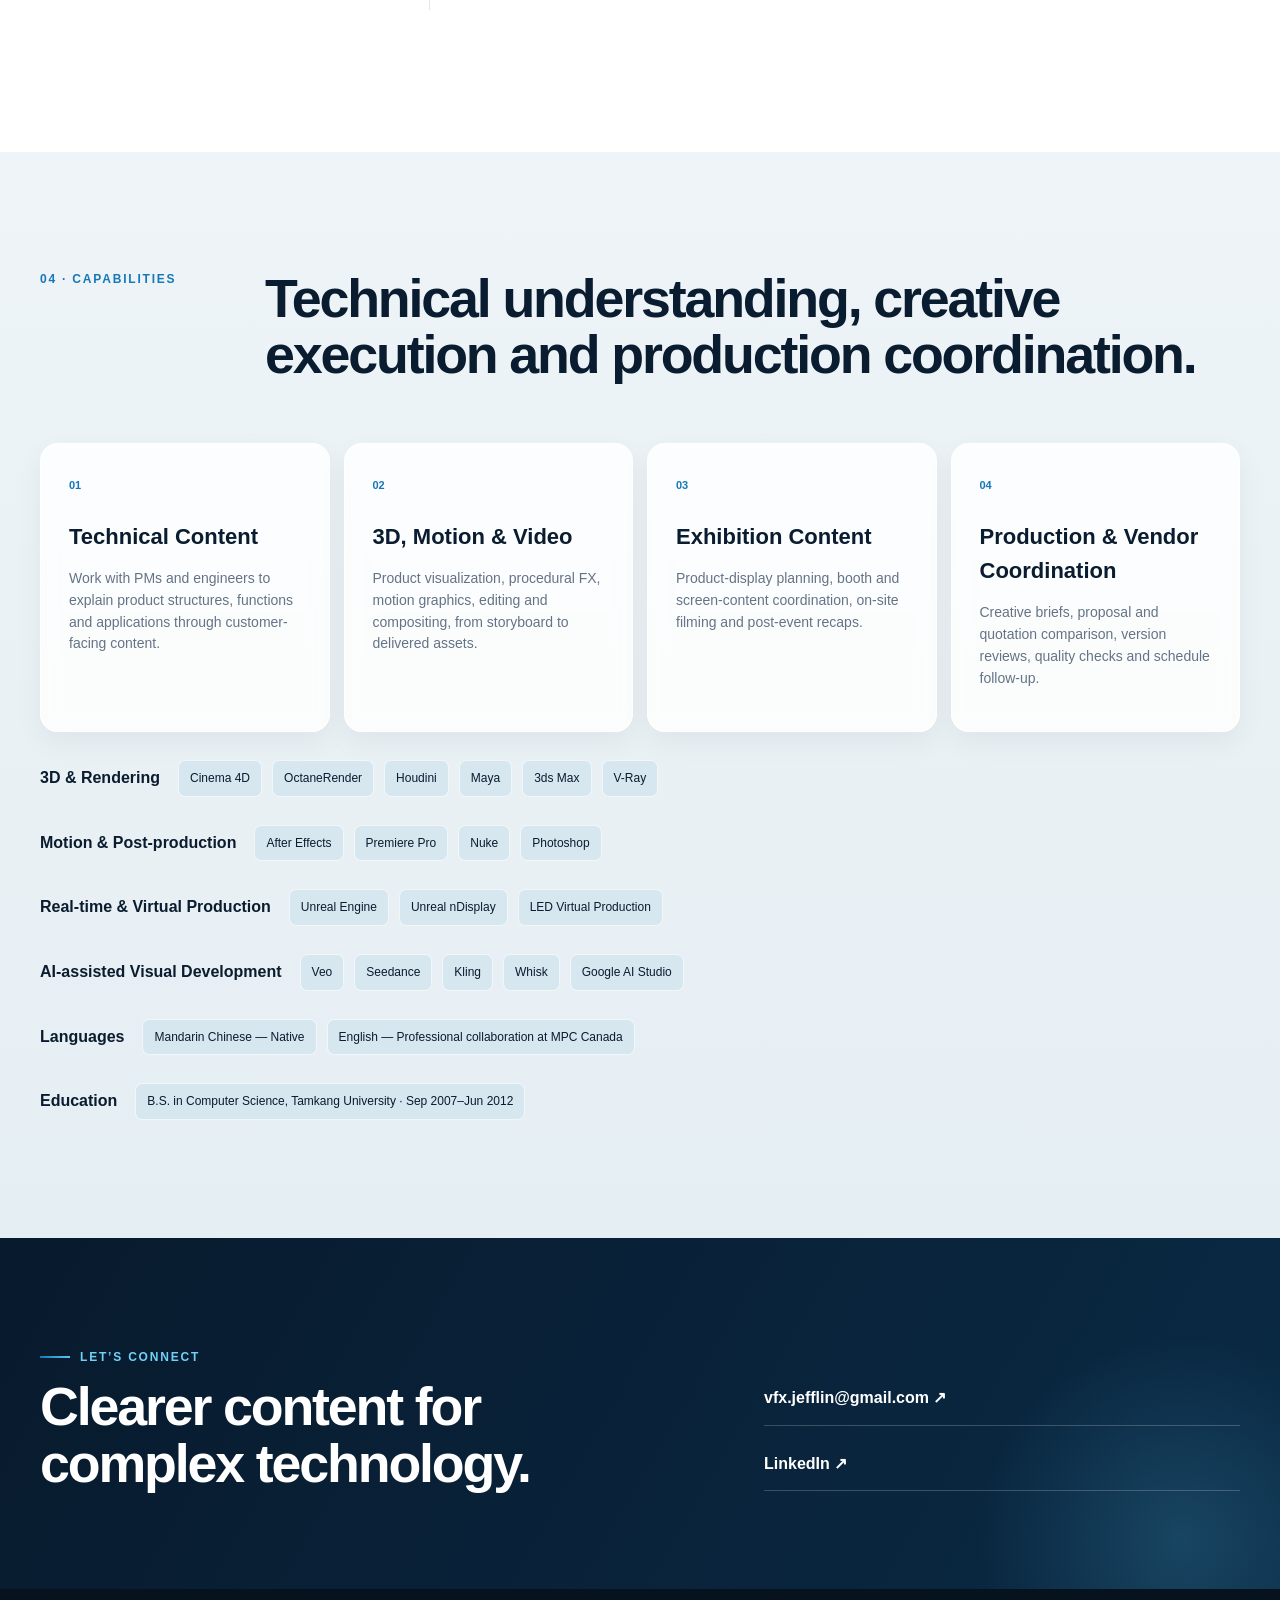
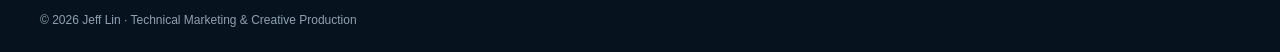
==== commit 05c3093d: "Align bilingual portfolio with Senior 2026 resumes and verified role scope" ====
--- a/index.html
+++ b/index.html
@@ -5,7 +5,7 @@
   <meta name="viewport" content="width=device-width, initial-scale=1.0" />
   <meta name="description" content="Jeff Lin — B2B technical marketing, product storytelling, digital content and event marketing portfolio." />
   <title>Jeff Lin | Technical Marketing & Product Storytelling</title>
-  <link rel="stylesheet" href="styles.css" />
+  <link rel="stylesheet" href="styles.css?v=20261021" />
 </head>
 <body>
   <header class="nav-wrap">
@@ -26,20 +26,20 @@
       <div class="hero-copy reveal">
         <p class="eyebrow">TECHNICAL MARKETING · B2B CONTENT · EVENT MARKETING</p>
         <h1>Turn complex engineering into <span>clear, effective communication.</span></h1>
-        <p class="hero-lead">At Bellwether Electronic, the work starts with PMs, engineers and technical specifications. From there, it becomes product content, trade show materials and digital communication for B2B electronics and hardware solutions. I’m Jeff Lin, with a background in international visual production and hands-on experience in technology marketing.</p>
-        <p class="hero-bridge">Bridging engineering, marketing and visual production.</p>
+        <p class="hero-lead">Jeff Lin — 10+ years in visual production, from international film and VFX to B2B technology content. At Bellwether Electronic, product and engineering requirements become scripts, 3D visuals, product videos and exhibition materials, with hands-on production and coordination across internal teams and external partners.</p>
+        <p class="hero-bridge">Senior Creative Production · 3D / Motion / Video · B2B Technical Content</p>
         <div class="hero-actions">
           <a class="button primary" href="#work">View selected work</a>
         </div>
         <div class="hero-meta">
-          <span>Taiwan</span><i></i><span>Mandarin / English</span><i></i><span>Available for international teams</span>
+          <span>Taiwan</span><i></i><span>Mandarin / English</span><i></i><span>International team experience</span>
         </div>
       </div>
       <div class="hero-visual reveal">
         <div class="hero-card main-card"><img src="./assets/image1.jpg" alt="Wild-Influx product storytelling project" /></div>
         <div class="hero-card small-card top"><img src="./assets/image6.jpg" alt="electronica China trade show" /></div>
         <div class="hero-card small-card bottom"><img src="./assets/image4.png" alt="Bellwether short-form content series" /></div>
-        <div class="hero-badge"><strong>B2B</strong>Technical storytelling × product communication × visual execution</div>
+        <div class="hero-badge"><strong>B2B</strong>Technical storytelling × 3D &amp; video × production coordination</div>
       </div>
     </section>
 
@@ -52,30 +52,28 @@
 
     <section class="proof-strip">
       <div class="container proof-grid">
-        <div><strong>35K+</strong><span>Bellwether channel views during Jul 2025–Sep 2026</span></div>
-        <div><strong>17</strong><span>Published Videos · 4 flagship films + 13 Shorts produced / managed</span></div>
-        <div><strong>13</strong><span>Short-form B2B videos to date · ongoing series</span></div>
-        <div><strong>5+</strong><span>Audience markets visible in top geography data</span></div>
-      </div>
+<div><strong>10+</strong><span>Years in visual production</span></div>
+<div><strong>17</strong><span>Videos contributed to through Sep 2026 · 4 flagship films + 13 Shorts</span></div>
+<div><strong>50+</strong><span>Product exhibits involved in trade-show display coordination</span></div>
+<div><strong>5+</strong><span>Audience markets in Bellwether channel data · Jul 2025–Sep 2026</span></div>
+</div>
     </section>
 
     <section class="section intro container reveal">
       <div class="section-label">01 · POSITIONING</div>
       <div class="intro-grid">
-        <h2>From engineering details to customer content.</h2>
-        <div>
-          <p>Which products should take priority, and which technical details need explaining? At Bellwether Electronic, these discussions happen with PMs and engineers before content takes shape for digital channels and international exhibitions.</p>
-          <p>Planning, technical review, visual production, delivery. Experience in VFX, 3D and international production supports the hands-on work across each stage.</p>
-          <p>For outsourced projects, responsibility runs from the brief to final delivery. That includes aligning internal requirements, coordinating vendors and consolidating stakeholder feedback, while keeping technical accuracy, reviews and schedules on track.</p>
-        </div>
+        <h2>From engineering details to content people can use.</h2>
+        <div><p>A connector mechanism, a current-balancing concept, a booth filled with products. Each needs a clear visual explanation. At Bellwether, that starts with PMs and engineers: checking the structure, understanding the application and deciding what the audience needs to see.</p>
+<p>The production work follows — scripts, storyboards, 3D, motion, live-action footage and post-production. For outsourced films, the scope also covers briefs, proposal and quotation comparison, consolidated feedback, technical reviews and delivery coordination.</p>
+<p>Earlier work at MPC Canada and MoonShine Animation brings another layer: procedural FX, international production reviews and LED virtual-production workflows. That technical background supports both the making of the content and the conversations needed to deliver it.</p></div>
       </div>
-    </section>
+    <div class="focus-grid"><article class="cap-card"><h3>Creative Production &amp; MarCom</h3><p>Creative briefs, production reviews, external partner coordination and exhibition content, connecting product requirements with delivery.</p></article><article class="cap-card"><h3>3D, Motion &amp; Video</h3><p>Hands-on product visualization, motion graphics, editing and compositing, supported by experience in film FX and virtual production.</p></article><article class="cap-card"><h3>Technical Content &amp; Solution Communication</h3><p>Turn product structures and application requirements into customer-facing stories with PMs, engineers, sales and marketing teams.</p></article></div></section>
 
     <section id="work" class="section work-section">
       <div class="container">
         <div class="section-heading reveal">
           <div class="section-label">02 · SELECTED WORK</div>
-          <h2>Product stories for trade shows, digital channels and sales.</h2>
+          <h2>Product stories, visual production and exhibition content.</h2>
         </div>
 
         <article class="project feature reveal">
@@ -87,14 +85,8 @@
           <div class="project-copy">
             <div class="project-index">01 / FEATURED PROJECT</div>
             <h3>Wild‑Influx™ <span class="project-context">(High-Power Connectivity)</span></h3>
-            <p class="project-sub">High-Power Connectivity · Technical Storytelling &amp; Production Management</p>
-            <div class="case-grid">
-              <div><span>Challenge</span><p>Electrical and thermal design concepts need more explanation than a specification sheet alone can provide. The task was to make those concepts clear to customers.</p></div>
-              <div><span>Role</span><p>Owned content planning and scriptwriting, aligned technical messages, coordinated vendors and reviewed visual quality.</p></div>
-              <div><span>Contribution</span><p>The core message came first, in discussion with product and technical teams. Current balancing, connector architecture and temperature-rise behavior then became the subjects of the visual narrative.</p></div>
-              <div><span>Marketing Value</span><p>Built product assets for reuse across trade shows, digital channels and sales communication, with a clear goal: make the technical advantages easier to understand.</p></div>
-              <div><span>Collaboration</span><p>Technical accuracy required direct review with PMs and engineers. Managing the external production partners alongside those reviews kept delivery on schedule.</p></div>
-            </div>
+            <p class="project-sub">High-Power Connectivity · Technical Storytelling &amp; Production Coordination</p>
+            <div class="case-grid"><div><span>Challenge</span><p>Current balancing, connector architecture and temperature rise needed a visual explanation that stayed faithful to the engineering.</p></div><div><span>Role</span><p>Contributed content planning and scripts, aligned technical messages with product and engineering teams, and coordinated production partners and reviews.</p></div><div><span>Production</span><p>Combined CGI and live-action imagery to explain product structure and electrical and thermal concepts.</p></div><div><span>Application</span><p>Product material designed for use across exhibitions, digital channels and sales communication.</p></div><div><span>Collaboration</span><p>Consolidated PM and engineering feedback into production revisions, with technical accuracy and delivery requirements reviewed throughout.</p></div></div>
             <a class="text-link" target="_blank" rel="noopener" href="https://youtu.be/CGokXRwfFD4?si=VFuxg-Ws2p5JraSZ">Watch product film ↗</a>
           </div>
         </article>
@@ -104,10 +96,10 @@
           <div class="project-copy compact">
             <div class="project-index">02 / CONTENT SERIES</div>
             <h3>Bellwether Short‑Form Content</h3>
-            <p class="project-sub">Ongoing B2B Technical & Brand Content</p>
-            <p>Products, technology, trade show activity and brand communication all feed into this ongoing series. Each becomes a short visual piece designed to make the subject easier to understand.</p>
-            <div class="tag-row"><span>Content Planning</span><span>Technical Translation</span><span>3D / Motion</span><span>AI-assisted Production</span><span>Editing</span></div>
-            <p class="impact"><b>13 videos produced to date, with more in progress.</b> Across the selected analytics period, the Shorts section recorded <b>7,011 views</b>.</p>
+            <p class="project-sub">B2B Product, Technology &amp; Event Content</p>
+            <p>Product mechanisms, technical concepts and exhibition footage become short visual pieces for organic digital channels. Work spans scripts, storyboards, 3D and motion, editing, and AI-assisted visual tests, with the production scope varying by project.</p>
+            <div class="tag-row"><span>Content Planning</span><span>Technical Storytelling</span><span>3D / Motion</span><span>Editing</span><span>AI-assisted Visual Tests</span></div>
+            <p class="impact">Contributed to 13 Shorts through September 2026. The Bellwether Shorts section recorded 7,011 views in the selected reporting period; this is a section-level figure covering the channel’s Shorts activity.</p>
             <a class="text-link" target="_blank" rel="noopener" href="https://www.youtube.com/@BellwetherCorp-BLWR/shorts">View YouTube Shorts ↗</a>
           </div>
         </article>
@@ -116,11 +108,11 @@
           <div class="project-copy compact light-copy">
             <div class="project-index">03 / INTERNATIONAL B2B EXPOSURE</div>
             <h3>Trade Show Planning &amp; Content</h3>
-            <p class="project-sub">electronica China · Planning, Vendor Coordination &amp; Production</p>
-            <p>Before electronica China, planning with PMs and engineers covered the products to exhibit, the technical points to highlight and how to demonstrate them.</p>
-            <p>Then came the booth details: product placement, display space, graphics and screen locations, coordinated with the design vendors. The scope also included participating in discussions on promotional merchandise selection, design and production.</p>
-            <p>On site, planned and filmed product demonstrations and booth activity. The footage became the event recap and social content.</p>
-            <div class="tag-row"><span>Product Display Planning</span><span>Booth Coordination</span><span>Promotional Merchandise</span><span>Filming</span><span>Event Recap</span></div>
+            <p class="project-sub">electronica China · Display Planning, Vendor Coordination &amp; Video</p>
+            <p>More than 50 product exhibits bring practical questions: what to highlight, where each item fits, and how screens and graphics support the explanation. Planning with PMs and engineers connected the product selection with the display requirements.</p>
+            <p>The work included coordinating exhibit placement, booth visuals and screen positions with vendors, comparing proposals and quotations, and contributing to promotional-merchandise discussions. On-site filming and the event recap extended the content beyond the booth.</p>
+            <p>Other exhibition contributions include content for COMPUTEX and OCP APAC Summit, plus pre-show materials for electronica Munich.</p>
+            <div class="tag-row"><span>Display Planning</span><span>Vendor Coordination</span><span>Booth Content</span><span>Filming</span><span>Event Recap</span></div>
             <a class="text-link light" target="_blank" rel="noopener" href="https://youtu.be/MpDqMBvhwXk?si=_fPuWEZ1H6CV1YOC">Watch event film ↗</a>
           </div>
           <div class="trade-gallery">
@@ -130,19 +122,14 @@
           </div>
         </article>
 
-        <article class="project reveal performance-project performance-text-only">
+        <div class="supplemental-grid"><article class="project reveal supplemental"><div class="project-copy"><h3>BBC / Busbar Clip Cable</h3><p class="project-sub">Product Visualization &amp; Outsourced Production</p><p>Contributed planning, outsourced-production oversight, live-action and 3D integration, stakeholder reviews and delivery coordination for a film explaining product structures and applications.</p></div></article><article class="project reveal supplemental"><div class="project-copy"><h3>MIM</h3><p class="project-sub">Manufacturing Visualization</p><p>Created technical and process-related visual content for MIM, drawing on 3D and video production to explain manufacturing topics.</p></div></article><article class="project reveal supplemental"><div class="project-copy"><h3>Virtual Production</h3><p class="project-sub">Unreal nDisplay &amp; LED Production</p><p>At MoonShine Animation, contributed real-time scenes and technical workflow coordination for virtual-stage filming and online events, including ASUS ROG CES, Schroders and Mayday projects.</p></div></article><article class="project reveal supplemental"><div class="project-copy"><h3>Film &amp; TV FX</h3><p class="project-sub">MPC Canada · Key FX Artist</p><p>Built reusable procedural FX setups and delivered key / hero shots for international productions including House of the Dragon and Disenchanted.</p></div></article></div><article class="project reveal performance-project performance-text-only">
           <div class="project-copy compact">
             <div class="project-index">04 / PERFORMANCE &amp; REACH</div>
-            <h3>Verified Content Output &amp; Audience Reach</h3>
-            <p class="project-sub">Top-of-funnel content performance</p>
-            <p>Pipeline figures sit with the commercial sales team, and B2B conversion takes time. The evidence presented here covers the top of the funnel: content output, views, reach and the markets visible in audience data.</p>
-            <div class="metric-mini-grid">
-              <div><strong>35K+</strong><span>Channel Views</span><small>Bellwether YouTube · Jul 2025–Sep 2026</small></div>
-              <div><strong>17</strong><span>Published Videos</span><small>4 flagship films + 13 Shorts produced / managed</small></div>
-              <div><strong>5+</strong><span>Audience Markets</span><small>Top viewer geographies include Taiwan, U.S., India and South Korea</small></div>
-              <div><strong>Content Focus</strong><span>Technical &amp; B2B Technology Topics</span><small>Product, engineering, trade-show and brand communication</small></div>
-            </div>
-          </div>
+            <h3>Content Output &amp; Channel Context</h3>
+            <p class="project-sub">Production contribution and company-channel data</p>
+            <p>Production contribution and channel audience data are shown separately. The figures below describe the scope of the work and the wider Bellwether YouTube context.</p>
+            <div class="metric-mini-grid"><div><strong>17</strong><span>Videos contributed to · 4 flagship films + 13 Shorts through Sep 2026</span></div><div><strong>35K+</strong><span>Bellwether channel views · Jul 2025–Sep 2026</span></div><div><strong>5+</strong><span>Audience markets in Bellwether channel data · Jul 2025–Sep 2026</span></div><div><strong>Content Focus</strong><span>Products · Engineering · Exhibitions · Brand Content</span></div></div>
+          <p class="performance-note">Audience figures cover the company channel. Production credits vary by project and include hands-on work, collaboration and outsourced-production coordination.</p></div>
         </article>
       </div>
     </section>
@@ -150,24 +137,24 @@
     <section id="experience" class="section experience container">
       <div class="section-heading reveal">
         <div class="section-label">03 · EXPERIENCE</div>
-        <h2>A career moving from visual production toward technology marketing.</h2>
+        <h2>Visual production experience, applied to technology communication.</h2>
       </div>
       <div class="timeline">
         <article class="timeline-item reveal">
           <div class="year">AUG 2025—PRESENT</div>
-          <div><h3>Bellwether Electronic Corp.</h3><p class="role">Marketing Specialist · B2B Technical Content &amp; Events</p><p>At Bellwether, product communication starts with PMs and engineers, covering B2B electronics and hardware solutions such as high-power connectivity. Responsibilities span digital content for product introductions and external production management. Exhibition work brings another set of details: discussing products and demonstrations, coordinating booth layouts and visual materials with design vendors, and contributing to promotional merchandise selection, design and production. For events including electronica China, the work continues through on-site filming and post-event content.</p></div>
+          <div><h3>Bellwether Electronic Corp.</h3><p class="role">Marketing Specialist · B2B Technical Content &amp; Events</p><p>Translate product and engineering requirements into scripts, storyboards, 3D visuals, motion graphics and product videos for electronic connectors and AI-server applications. Contributed to four flagship films and 13 Shorts through September 2026.</p><p>Coordinate briefs, proposals, quotations, revisions and technical reviews with external production partners. Exhibition work includes product-display discussions, booth and screen-content coordination, filming and recaps, working with PMs, engineers, sales and marketing.</p></div>
         </article>
         <article class="timeline-item reveal">
-          <div class="year">2022—2023</div>
-          <div><h3>MPC Canada</h3><p class="role">Key FX Artist · International Production</p><p>At MPC Canada, tight milestones shaped the production schedule. Delivered visual work to the required standard while collaborating in English across disciplines and time zones. The experience strengthened stakeholder communication, structured reviews and quality control, with deadlines always in view.</p><p class="credit-line">Selected credits · House of the Dragon · Disenchanted</p></div>
+          <div class="year">JAN 2022—JAN 2023</div>
+          <div><h3>MPC Canada</h3><p class="role">Key FX Artist · International Production</p><p>Created reusable procedural FX setups and delivered key / hero shots for House of the Dragon and Disenchanted. Work included fire, water surfaces, dust, smoke and magical particles. Collaborated in English with supervisors, artists and production teams on technical feasibility, reviews and delivery milestones.</p></div>
         </article>
         <article class="timeline-item reveal">
-          <div class="year">2021</div>
-          <div><h3>HTC Corporation</h3><p class="role">Video Production · Product Launch Support</p><p>For HTC’s online hardware launches and YouTube releases, contributed editing, compositing and product-related 3D work.</p></div>
+          <div class="year">APR 2021—JUN 2021</div>
+          <div><h3>HTC Corporation</h3><p class="role">Video Production · Product Launch Support</p><p>Supported online hardware launches and YouTube content through editing, keying, compositing, 3D product visuals, lighting, rendering and After Effects work. Delivered post-production assets around product and brand release schedules.</p></div>
         </article>
         <article class="timeline-item reveal">
-          <div class="year">2016—2021</div>
-          <div><h3>MoonShine Animation</h3><p class="role">Technical Artist / FX Artist</p><p>Commercial and branded projects for technology clients, including ASUS ROG, called for creative visuals that could be delivered within the technical and project requirements. Developed workable production approaches and delivered the content.</p></div>
+          <div class="year">AUG 2016—MAR 2021</div>
+          <div><h3>MoonShine Animation</h3><p class="role">Technical Artist / FX Artist</p><p>Contributed VFX and CG work to branded, film and large-format projects including ASUS ROG, STARLUX Airlines, Taichung World Flora Exposition and The Scoundrels. Integrated assets and workflows across Houdini, Maya, 3ds Max, Nuke and After Effects.</p><p>From 2020, contributed to Unreal nDisplay and LED virtual-production workflows for virtual-stage filming and online events. The scope included real-time scenes and technical coordination across scene, engine, 3D and post-production teams.</p></div>
         </article>
       </div>
     </section>
@@ -176,21 +163,21 @@
       <div class="container">
         <div class="section-heading reveal">
           <div class="section-label">04 · CAPABILITIES</div>
-          <h2>Content planning through production.</h2>
+          <h2>Technical understanding, creative execution and production coordination.</h2>
         </div>
         <div class="cap-grid">
-          <div class="cap-card reveal"><span>01</span><h3>Technical Translation</h3><p>Explain engineering details in terms of the product benefits customers need to understand.</p></div>
-          <div class="cap-card reveal"><span>02</span><h3>B2B Content Planning</h3><p>Product films · Technical visual content · Social content · Short-form video</p></div>
-          <div class="cap-card reveal"><span>03</span><h3>Trade Show Planning &amp; Content</h3><p>Product display planning · Booth vendor coordination · Promotional merchandise · Event filming &amp; recaps</p></div>
-          <div class="cap-card reveal"><span>04</span><h3>Project &amp; Vendor Coordination</h3><p>Brief writing · Schedule tracking · Stakeholder reviews · External production partner management</p></div>
+          <div class="cap-card reveal"><span>01</span><h3>Technical Content</h3><p>Work with PMs and engineers to explain product structures, functions and applications through customer-facing content.</p></div>
+          <div class="cap-card reveal"><span>02</span><h3>3D, Motion &amp; Video</h3><p>Product visualization, procedural FX, motion graphics, editing and compositing, from storyboard to delivered assets.</p></div>
+          <div class="cap-card reveal"><span>03</span><h3>Exhibition Content</h3><p>Product-display planning, booth and screen-content coordination, on-site filming and post-event recaps.</p></div>
+          <div class="cap-card reveal"><span>04</span><h3>Production &amp; Vendor Coordination</h3><p>Creative briefs, proposal and quotation comparison, version reviews, quality checks and schedule follow-up.</p></div>
         </div>
-        <div class="tools reveal"><b>Tools &amp; Methods</b><span>Premiere Pro</span><span>After Effects</span><span>Photoshop</span><span>Cinema 4D / 3D Visualization</span><span>Generative AI (ChatGPT, Claude)</span><span>B2B Content Planning</span><span>Sales-facing Product Content</span><span>Cross-functional Project Management</span></div><div class="tools reveal"><b>Languages / Communication</b><span>Mandarin Chinese — Native</span><span>English — Professional Working Proficiency</span></div>
-      </div>
+
+      <div class="tools reveal"><b>3D &amp; Rendering</b><span>Cinema 4D</span><span>OctaneRender</span><span>Houdini</span><span>Maya</span><span>3ds Max</span><span>V-Ray</span></div><div class="tools reveal"><b>Motion &amp; Post-production</b><span>After Effects</span><span>Premiere Pro</span><span>Nuke</span><span>Photoshop</span></div><div class="tools reveal"><b>Real-time &amp; Virtual Production</b><span>Unreal Engine</span><span>Unreal nDisplay</span><span>LED Virtual Production</span></div><div class="tools reveal"><b>AI-assisted Visual Development</b><span>Veo</span><span>Seedance</span><span>Kling</span><span>Whisk</span><span>Google AI Studio</span></div><div class="tools reveal"><b>Languages</b><span>Mandarin Chinese — Native</span><span>English — Professional collaboration at MPC Canada</span></div><div class="tools reveal"><b>Education</b><span>B.S. in Computer Science, Tamkang University · Sep 2007–Jun 2012</span></div></div>
     </section>
 
     <section id="contact" class="contact-section">
       <div class="container contact-grid reveal">
-        <div><p class="eyebrow">LET’S CONNECT</p><h2>Building clearer communication for complex technology.</h2></div>
+        <div><p class="eyebrow">LET’S CONNECT</p><h2>Clearer content for complex technology.</h2></div>
         <div class="contact-links">
           <a href="mailto:vfx.jefflin@gmail.com">vfx.jefflin@gmail.com ↗</a>
           <a href="https://www.linkedin.com/in/jeff-lin-creativemarketing/" target="_blank" rel="noopener">LinkedIn ↗</a>
@@ -199,7 +186,7 @@
     </section>
   </main>
 
-  <footer><div class="container">© 2026 Jeff Lin · Technical Marketing & Product Storytelling</div></footer>
+  <footer><div class="container">© 2026 Jeff Lin · Technical Marketing &amp; Creative Production</div></footer>
   <script src="script.js"></script>
   <!-- Cloudflare Web Analytics -->
   <script type='module' src='https://static.cloudflareinsights.com/beacon.min.js' data-cf-beacon='{"token": "4858209e0ffc437395b9a8908197e34c"}'></script>
--- a/styles.css
+++ b/styles.css
@@ -123,6 +123,17 @@
 }
 
 .hero-bridge{font-weight:600;color:var(--ink);font-size:18px;margin:18px 0}
+/* Resume alignment: reuse the existing cards for the approved focus and case summaries. */
+.focus-grid{display:grid;grid-template-columns:repeat(3,minmax(0,1fr));gap:18px;margin-top:42px}
+.focus-grid .cap-card{min-height:0}.focus-grid .cap-card h3{margin-top:0}
+.supplemental-grid{display:grid;grid-template-columns:repeat(2,minmax(0,1fr));gap:24px;margin-top:40px}
+.supplemental-grid .project{margin-top:0}.supplemental .project-copy{padding:32px}
+.supplemental .project-copy h3{font-size:30px;line-height:1.12}
+.supplemental .project-copy>p:last-child{color:var(--muted);font-size:15px}
+.focus-grid>*,.supplemental-grid>*,.cap-grid>*,.feature>*,.split>*,.trade>*{min-width:0}
+.project-copy h3,.cap-card h3,.tools span{overflow-wrap:anywhere}
+@media(max-width:900px){.focus-grid{grid-template-columns:1fr}.supplemental-grid{gap:18px}}
+@media(max-width:650px){.supplemental-grid{grid-template-columns:1fr}.supplemental .project-copy{padding:28px}}
 .hero-badge{max-width:calc(100% - 40px)}
 
 /* Chinese hero: phrase-based lines sized to the actual text column. */
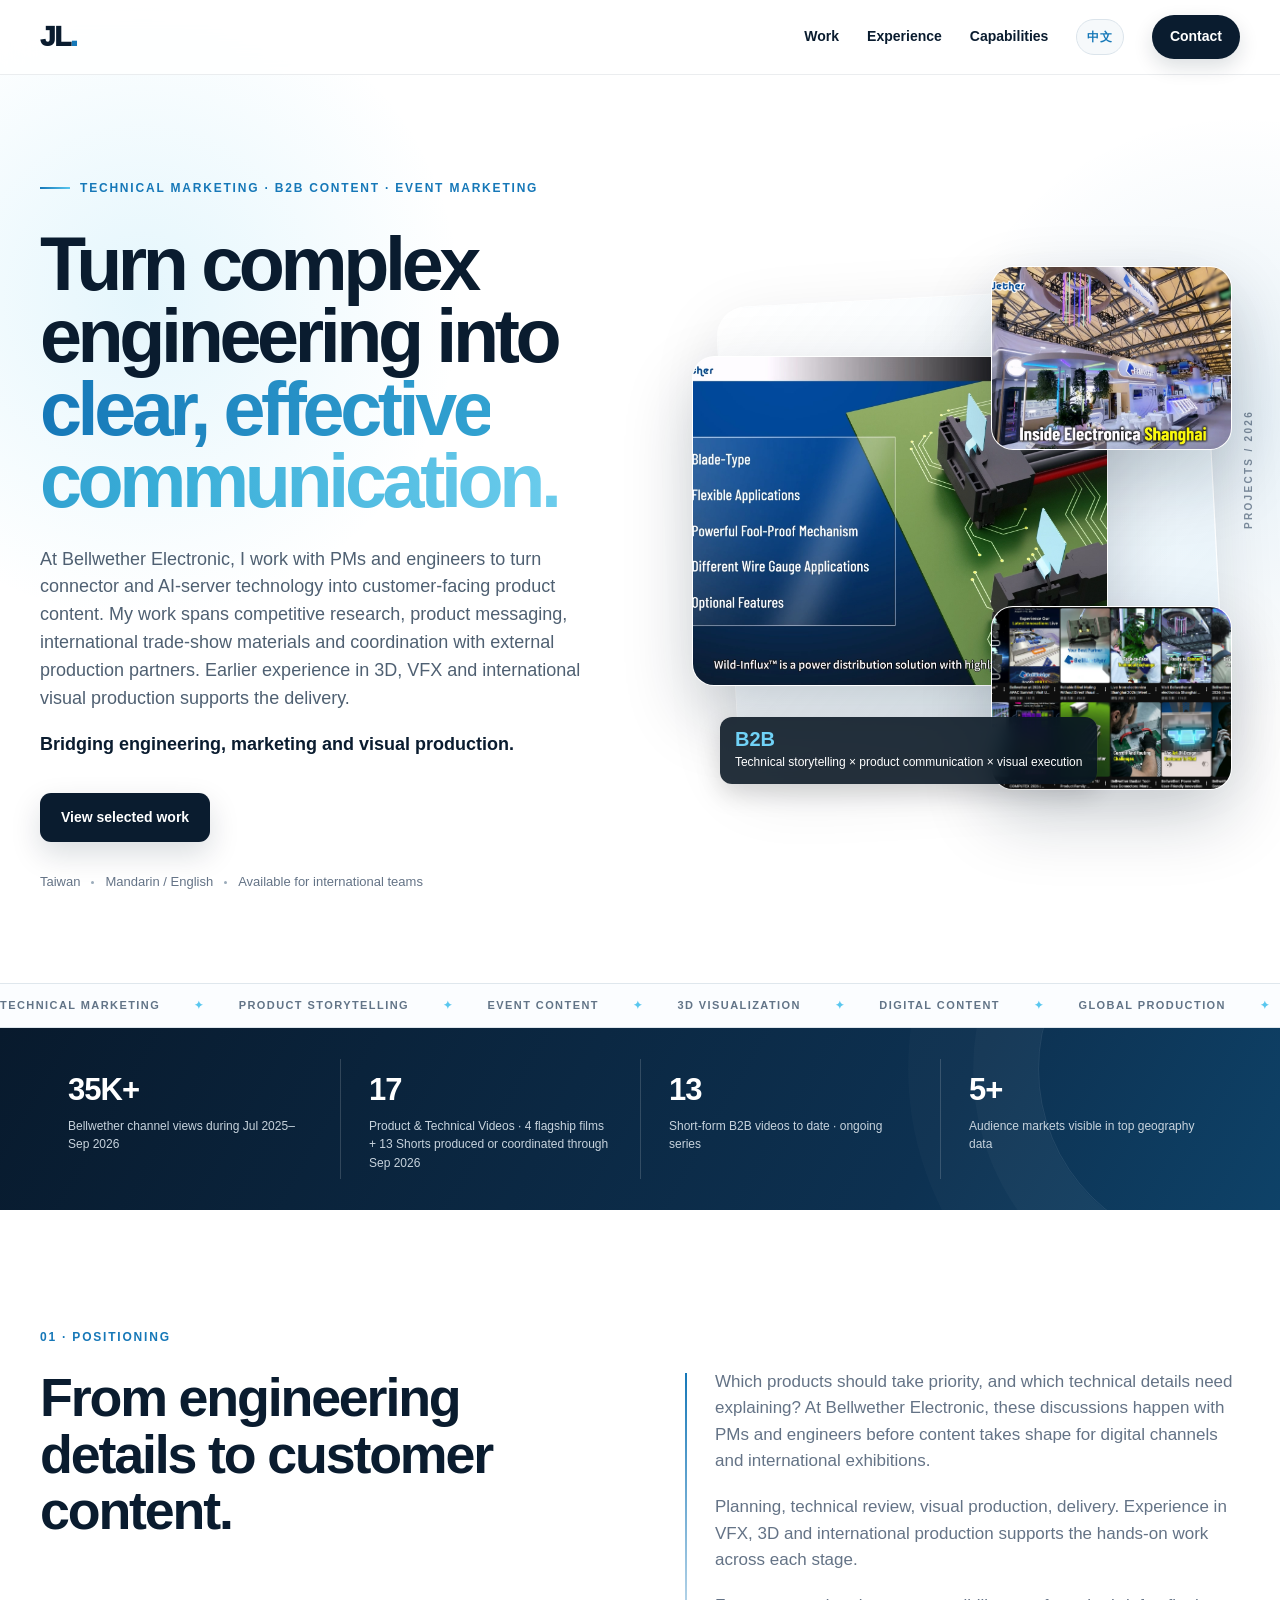
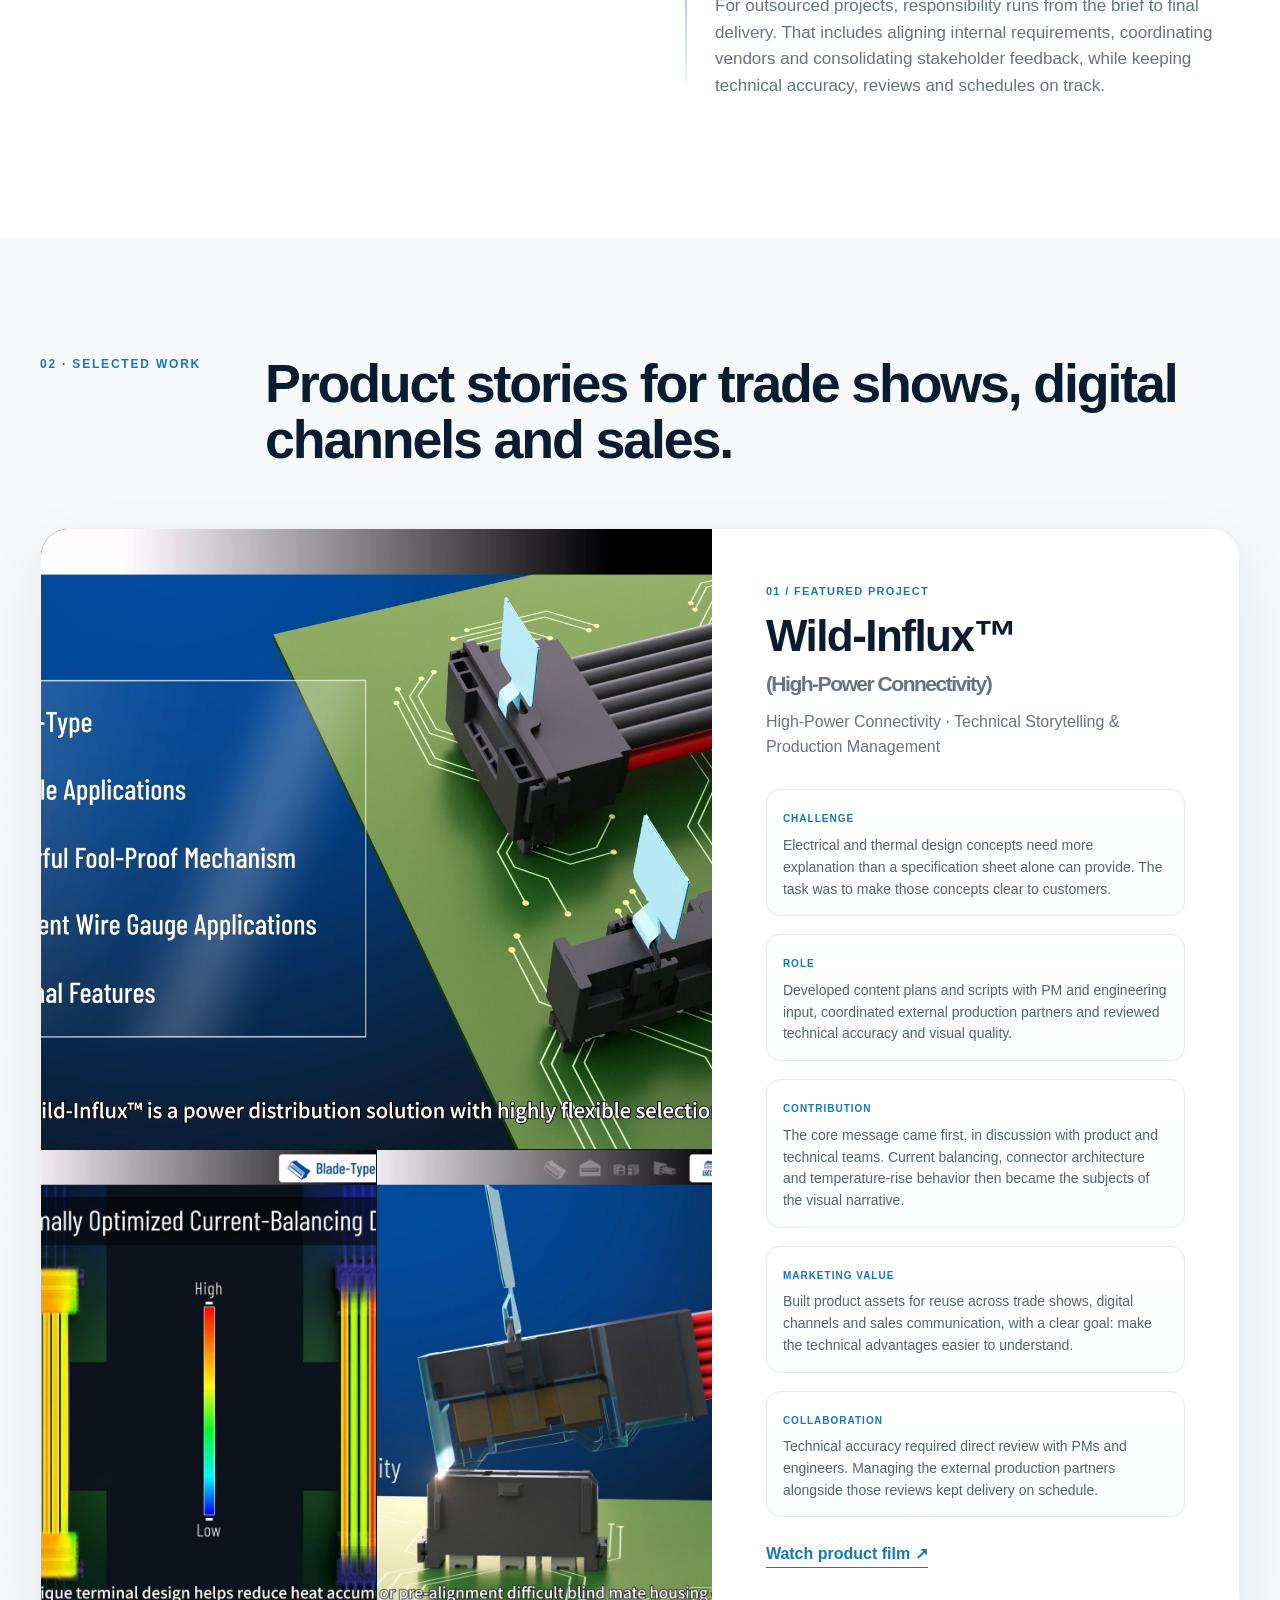
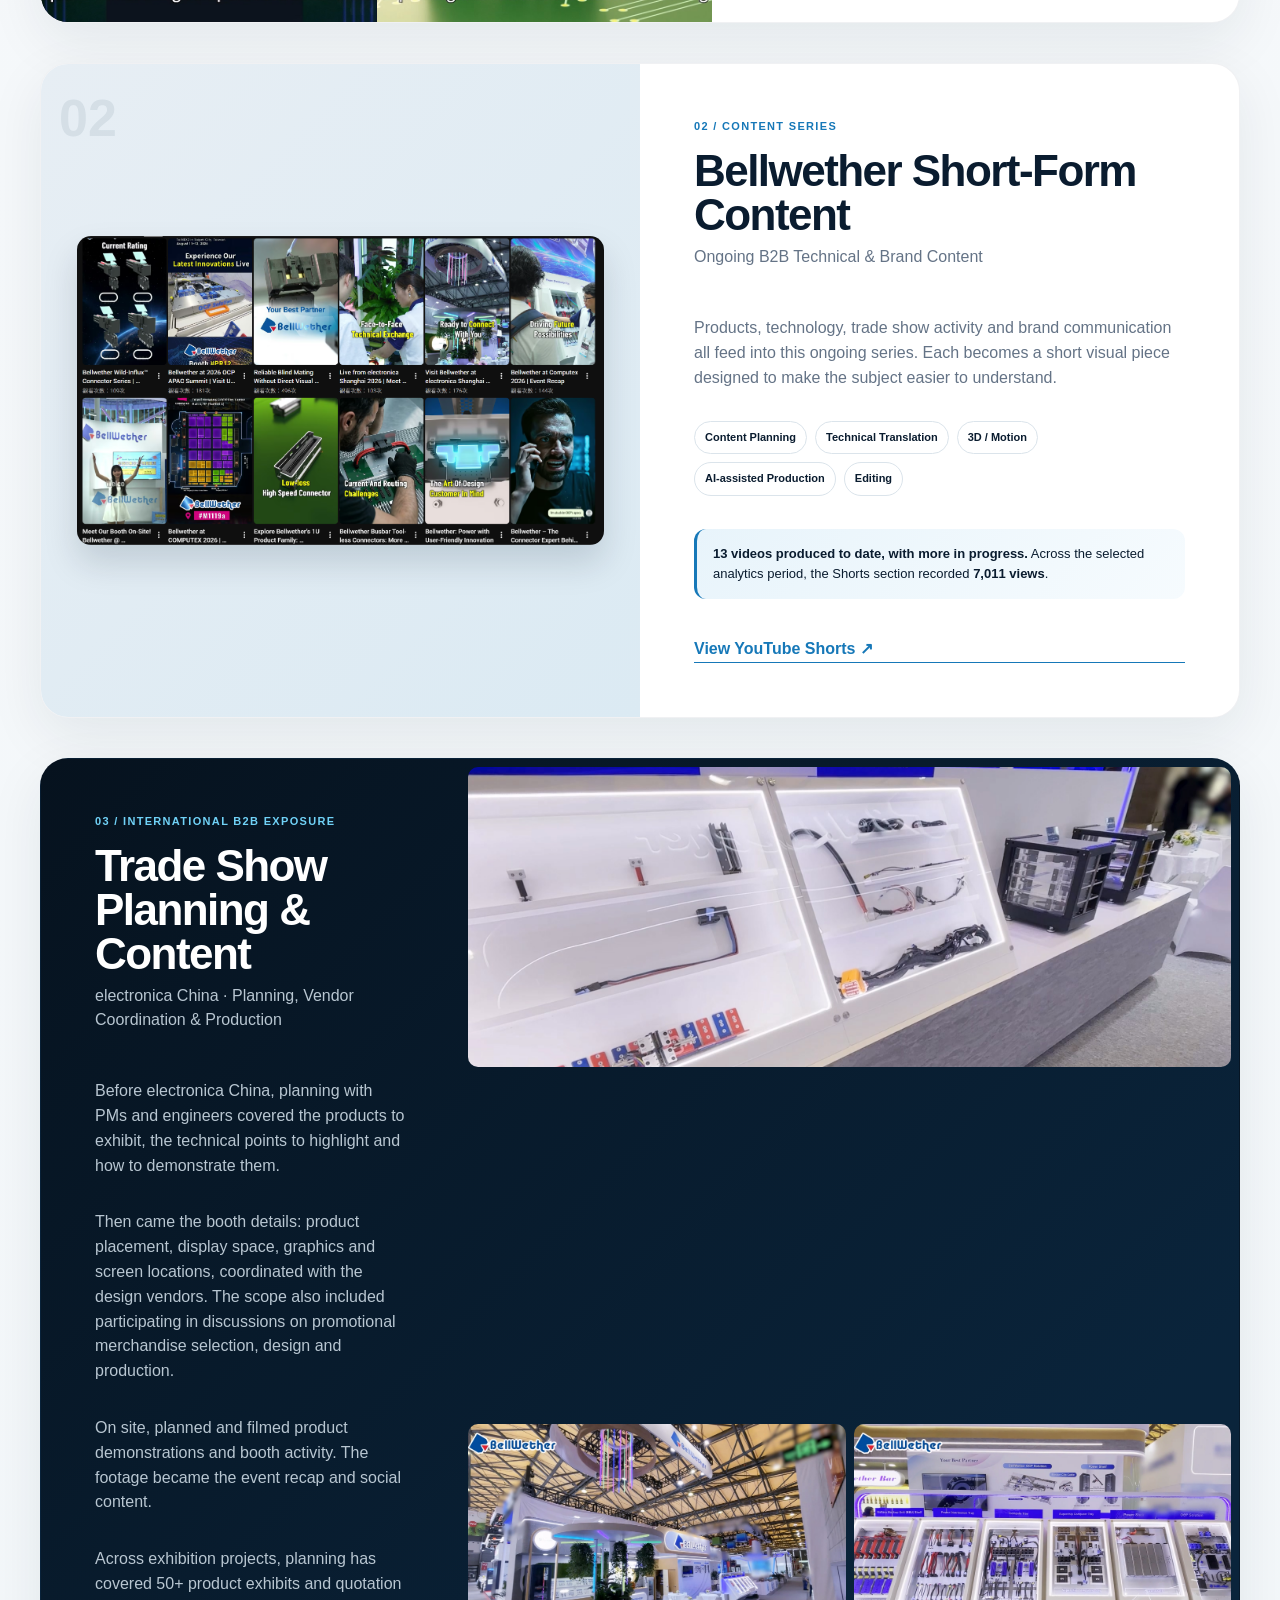
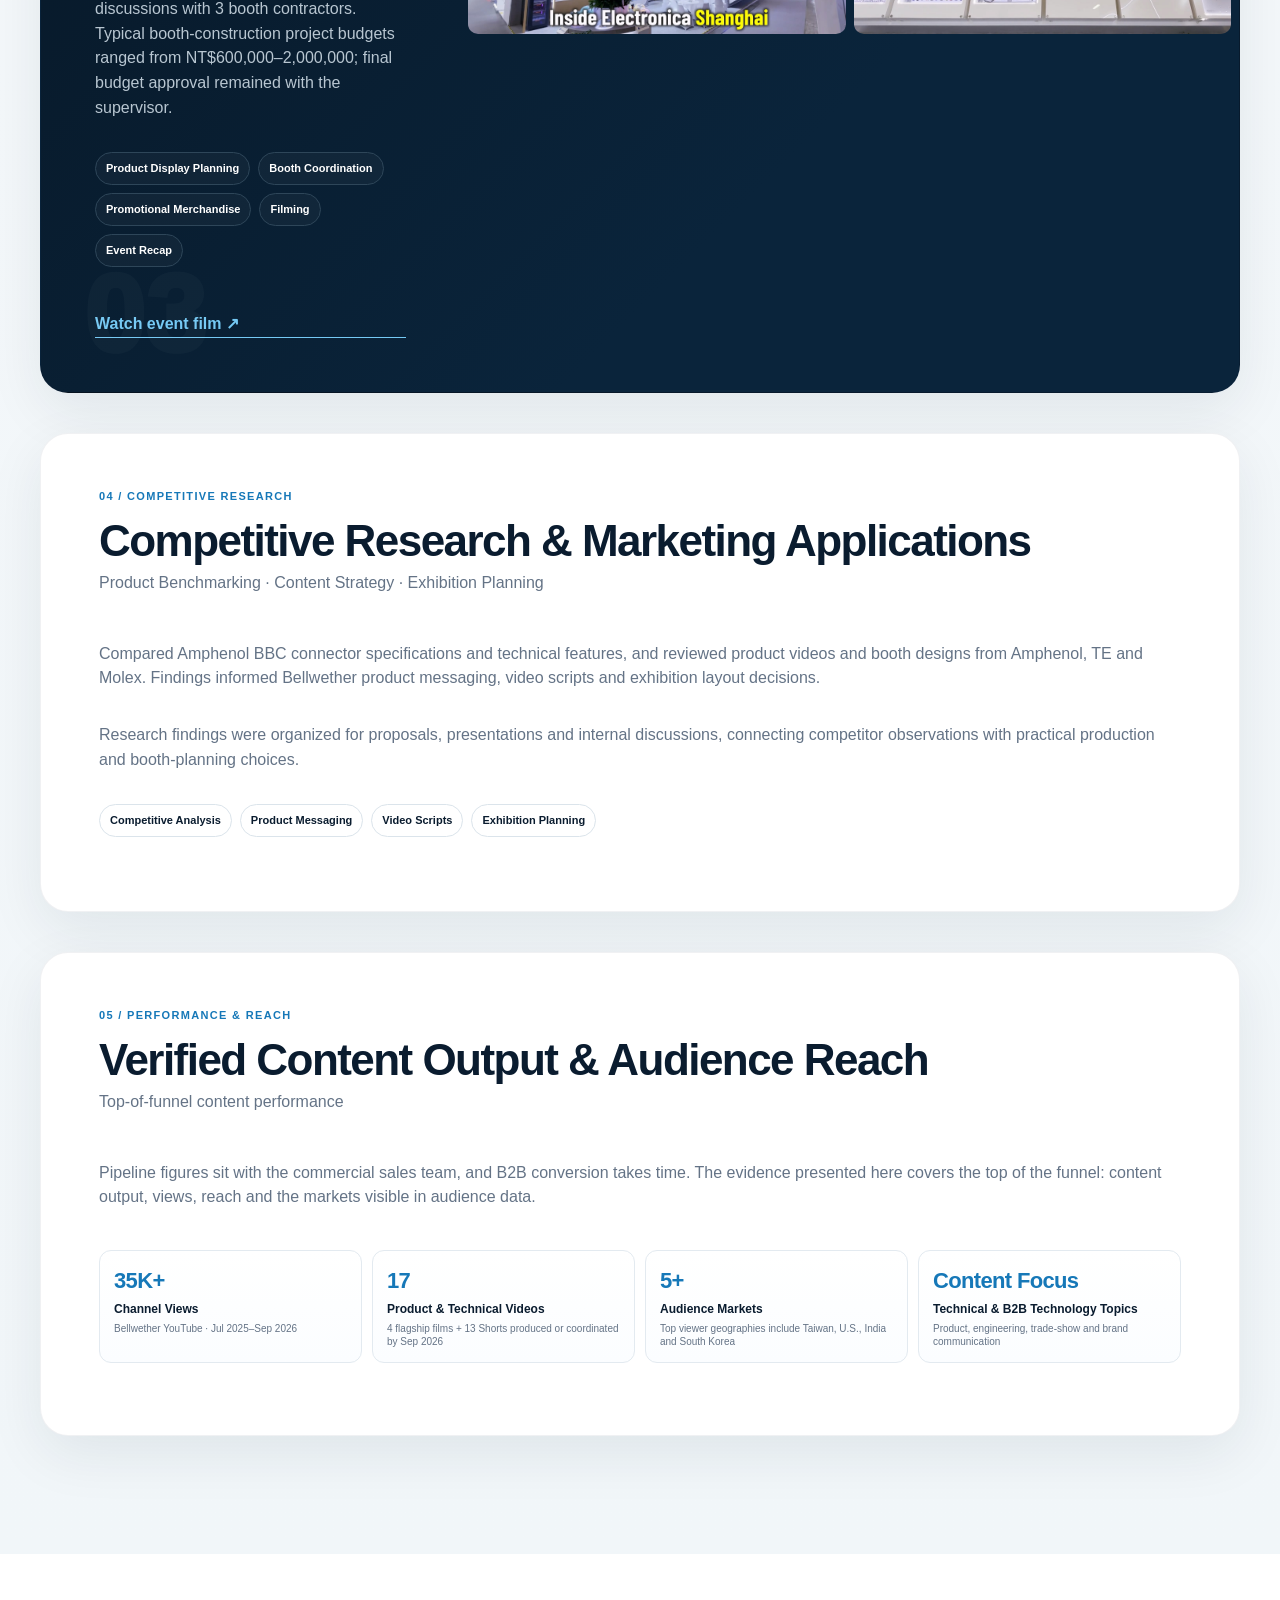
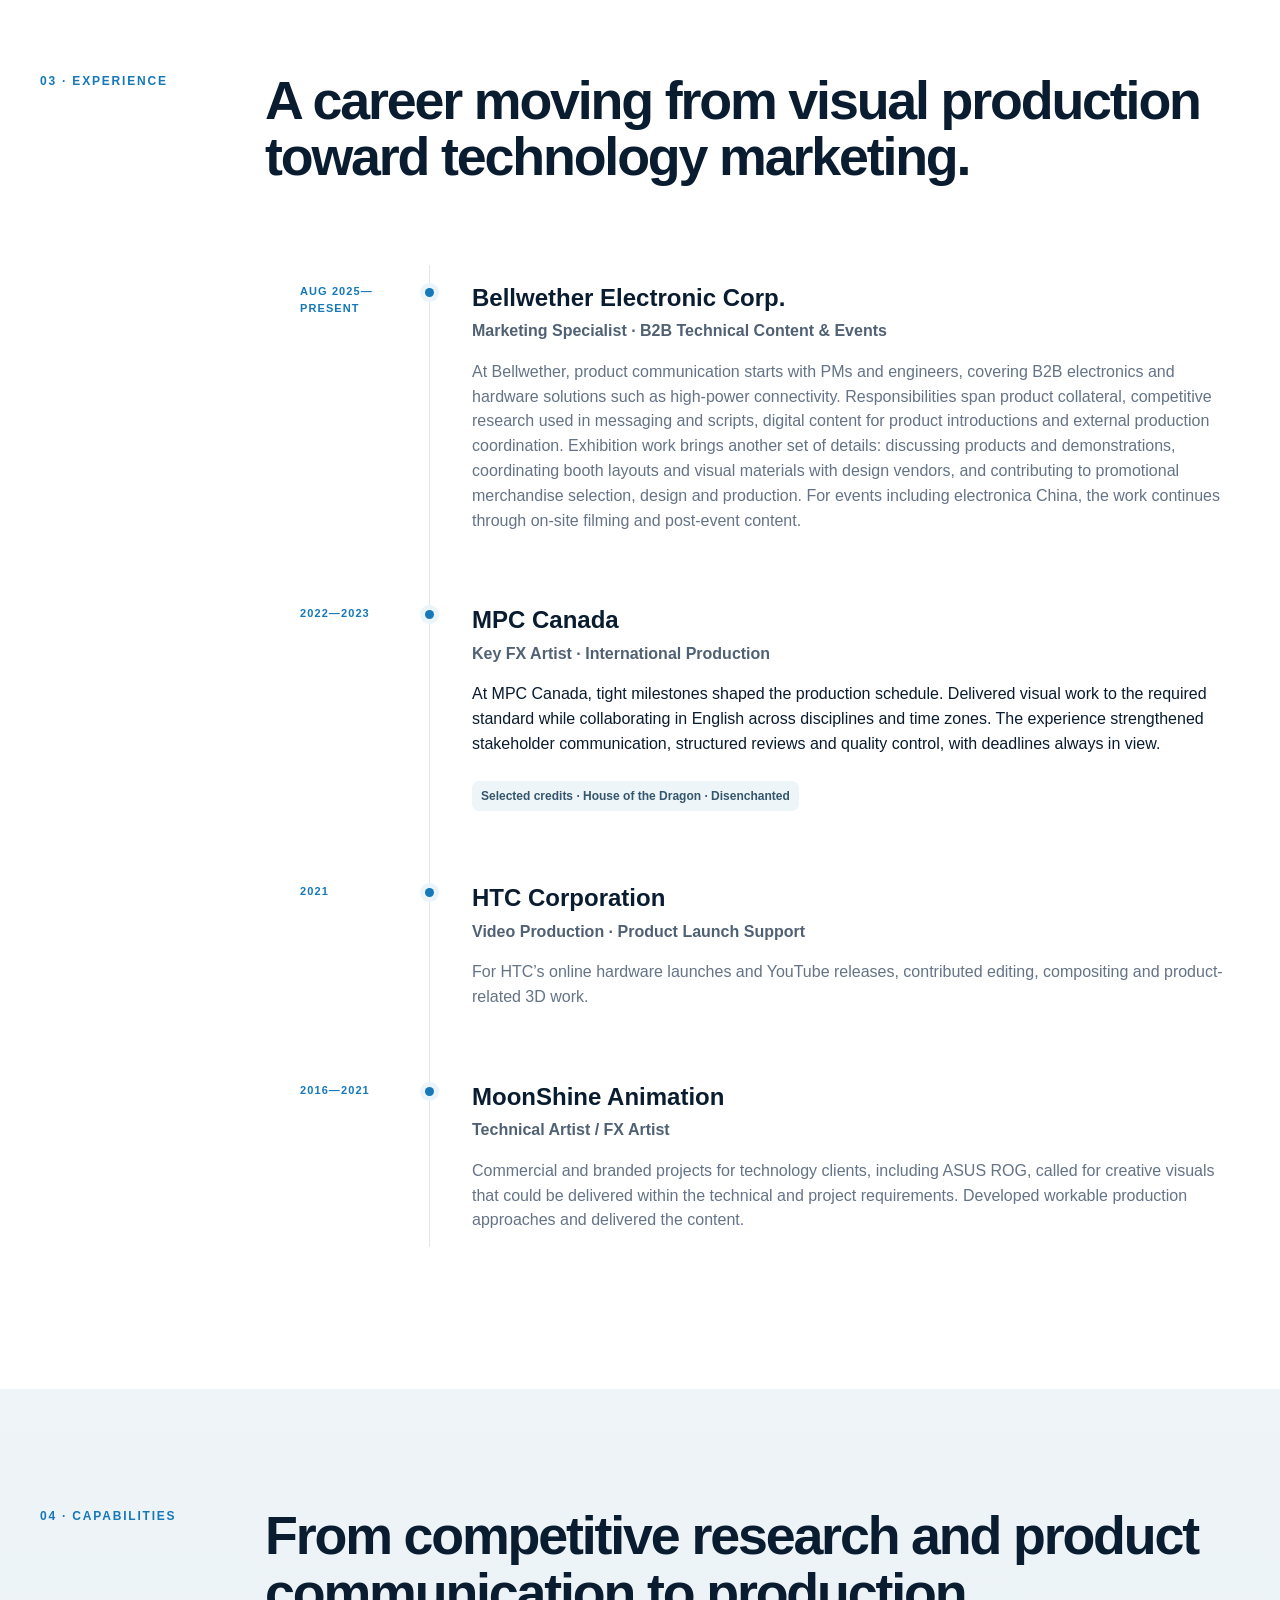
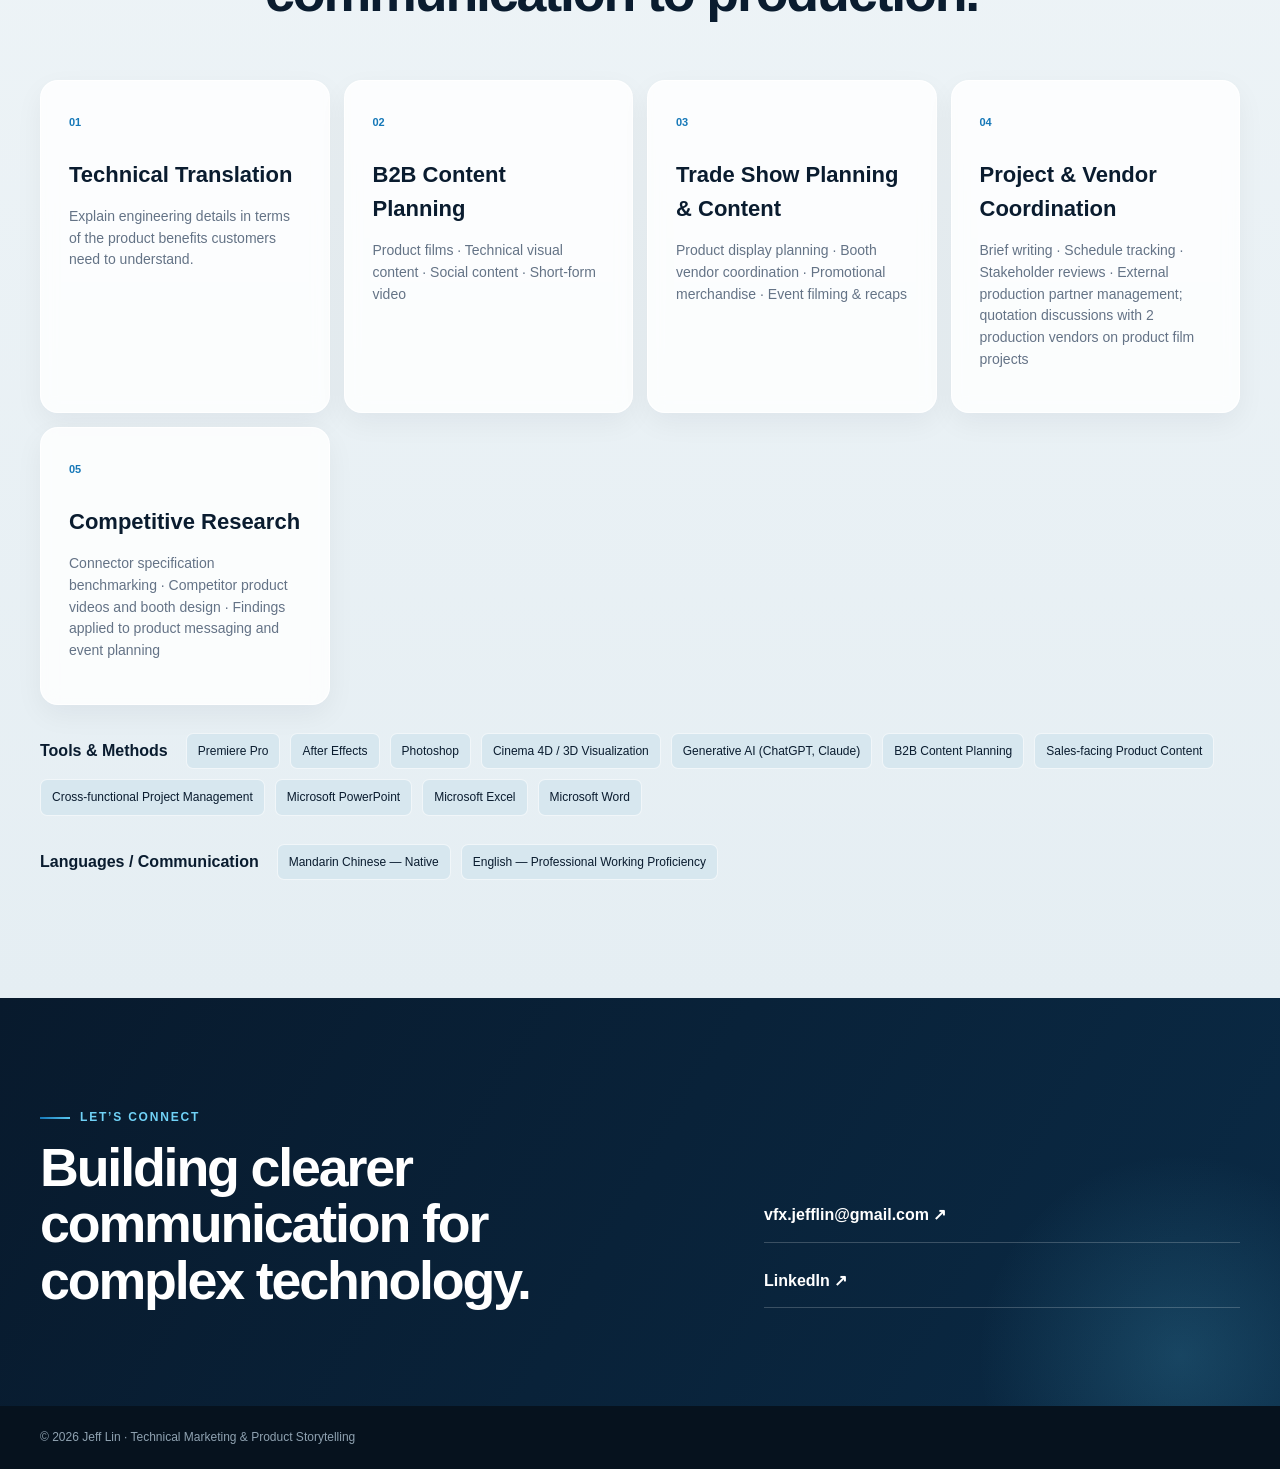
==== commit 6c3470ff: "Align portfolio with verified B2B marketing experience and competitive research" ====
--- a/index.html
+++ b/index.html
@@ -5,7 +5,7 @@
   <meta name="viewport" content="width=device-width, initial-scale=1.0" />
   <meta name="description" content="Jeff Lin — B2B technical marketing, product storytelling, digital content and event marketing portfolio." />
   <title>Jeff Lin | Technical Marketing & Product Storytelling</title>
-  <link rel="stylesheet" href="styles.css?v=20261021" />
+  <link rel="stylesheet" href="styles.css" />
 </head>
 <body>
   <header class="nav-wrap">
@@ -26,20 +26,20 @@
       <div class="hero-copy reveal">
         <p class="eyebrow">TECHNICAL MARKETING · B2B CONTENT · EVENT MARKETING</p>
         <h1>Turn complex engineering into <span>clear, effective communication.</span></h1>
-        <p class="hero-lead">Jeff Lin — 10+ years in visual production, from international film and VFX to B2B technology content. At Bellwether Electronic, product and engineering requirements become scripts, 3D visuals, product videos and exhibition materials, with hands-on production and coordination across internal teams and external partners.</p>
-        <p class="hero-bridge">Senior Creative Production · 3D / Motion / Video · B2B Technical Content</p>
+        <p class="hero-lead">At Bellwether Electronic, I work with PMs and engineers to turn connector and AI-server technology into customer-facing product content. My work spans competitive research, product messaging, international trade-show materials and coordination with external production partners. Earlier experience in 3D, VFX and international visual production supports the delivery.</p>
+        <p class="hero-bridge">Bridging engineering, marketing and visual production.</p>
         <div class="hero-actions">
           <a class="button primary" href="#work">View selected work</a>
         </div>
         <div class="hero-meta">
-          <span>Taiwan</span><i></i><span>Mandarin / English</span><i></i><span>International team experience</span>
+          <span>Taiwan</span><i></i><span>Mandarin / English</span><i></i><span>Available for international teams</span>
         </div>
       </div>
       <div class="hero-visual reveal">
         <div class="hero-card main-card"><img src="./assets/image1.jpg" alt="Wild-Influx product storytelling project" /></div>
         <div class="hero-card small-card top"><img src="./assets/image6.jpg" alt="electronica China trade show" /></div>
         <div class="hero-card small-card bottom"><img src="./assets/image4.png" alt="Bellwether short-form content series" /></div>
-        <div class="hero-badge"><strong>B2B</strong>Technical storytelling × 3D &amp; video × production coordination</div>
+        <div class="hero-badge"><strong>B2B</strong>Technical storytelling × product communication × visual execution</div>
       </div>
     </section>
 
@@ -52,28 +52,30 @@
 
     <section class="proof-strip">
       <div class="container proof-grid">
-<div><strong>10+</strong><span>Years in visual production</span></div>
-<div><strong>17</strong><span>Videos contributed to through Sep 2026 · 4 flagship films + 13 Shorts</span></div>
-<div><strong>50+</strong><span>Product exhibits involved in trade-show display coordination</span></div>
-<div><strong>5+</strong><span>Audience markets in Bellwether channel data · Jul 2025–Sep 2026</span></div>
-</div>
+        <div><strong>35K+</strong><span>Bellwether channel views during Jul 2025–Sep 2026</span></div>
+        <div><strong>17</strong><span>Product &amp; Technical Videos · 4 flagship films + 13 Shorts produced or coordinated through Sep 2026</span></div>
+        <div><strong>13</strong><span>Short-form B2B videos to date · ongoing series</span></div>
+        <div><strong>5+</strong><span>Audience markets visible in top geography data</span></div>
+      </div>
     </section>
 
     <section class="section intro container reveal">
       <div class="section-label">01 · POSITIONING</div>
       <div class="intro-grid">
-        <h2>From engineering details to content people can use.</h2>
-        <div><p>A connector mechanism, a current-balancing concept, a booth filled with products. Each needs a clear visual explanation. At Bellwether, that starts with PMs and engineers: checking the structure, understanding the application and deciding what the audience needs to see.</p>
-<p>The production work follows — scripts, storyboards, 3D, motion, live-action footage and post-production. For outsourced films, the scope also covers briefs, proposal and quotation comparison, consolidated feedback, technical reviews and delivery coordination.</p>
-<p>Earlier work at MPC Canada and MoonShine Animation brings another layer: procedural FX, international production reviews and LED virtual-production workflows. That technical background supports both the making of the content and the conversations needed to deliver it.</p></div>
-      </div>
-    <div class="focus-grid"><article class="cap-card"><h3>Creative Production &amp; MarCom</h3><p>Creative briefs, production reviews, external partner coordination and exhibition content, connecting product requirements with delivery.</p></article><article class="cap-card"><h3>3D, Motion &amp; Video</h3><p>Hands-on product visualization, motion graphics, editing and compositing, supported by experience in film FX and virtual production.</p></article><article class="cap-card"><h3>Technical Content &amp; Solution Communication</h3><p>Turn product structures and application requirements into customer-facing stories with PMs, engineers, sales and marketing teams.</p></article></div></section>
+        <h2>From engineering details to customer content.</h2>
+        <div>
+          <p>Which products should take priority, and which technical details need explaining? At Bellwether Electronic, these discussions happen with PMs and engineers before content takes shape for digital channels and international exhibitions.</p>
+          <p>Planning, technical review, visual production, delivery. Experience in VFX, 3D and international production supports the hands-on work across each stage.</p>
+          <p>For outsourced projects, responsibility runs from the brief to final delivery. That includes aligning internal requirements, coordinating vendors and consolidating stakeholder feedback, while keeping technical accuracy, reviews and schedules on track.</p>
+        </div>
+      </div>
+    </section>
 
     <section id="work" class="section work-section">
       <div class="container">
         <div class="section-heading reveal">
           <div class="section-label">02 · SELECTED WORK</div>
-          <h2>Product stories, visual production and exhibition content.</h2>
+          <h2>Product stories for trade shows, digital channels and sales.</h2>
         </div>
 
         <article class="project feature reveal">
@@ -85,8 +87,14 @@
           <div class="project-copy">
             <div class="project-index">01 / FEATURED PROJECT</div>
             <h3>Wild‑Influx™ <span class="project-context">(High-Power Connectivity)</span></h3>
-            <p class="project-sub">High-Power Connectivity · Technical Storytelling &amp; Production Coordination</p>
-            <div class="case-grid"><div><span>Challenge</span><p>Current balancing, connector architecture and temperature rise needed a visual explanation that stayed faithful to the engineering.</p></div><div><span>Role</span><p>Contributed content planning and scripts, aligned technical messages with product and engineering teams, and coordinated production partners and reviews.</p></div><div><span>Production</span><p>Combined CGI and live-action imagery to explain product structure and electrical and thermal concepts.</p></div><div><span>Application</span><p>Product material designed for use across exhibitions, digital channels and sales communication.</p></div><div><span>Collaboration</span><p>Consolidated PM and engineering feedback into production revisions, with technical accuracy and delivery requirements reviewed throughout.</p></div></div>
+            <p class="project-sub">High-Power Connectivity · Technical Storytelling &amp; Production Management</p>
+            <div class="case-grid">
+              <div><span>Challenge</span><p>Electrical and thermal design concepts need more explanation than a specification sheet alone can provide. The task was to make those concepts clear to customers.</p></div>
+              <div><span>Role</span><p>Developed content plans and scripts with PM and engineering input, coordinated external production partners and reviewed technical accuracy and visual quality.</p></div>
+              <div><span>Contribution</span><p>The core message came first, in discussion with product and technical teams. Current balancing, connector architecture and temperature-rise behavior then became the subjects of the visual narrative.</p></div>
+              <div><span>Marketing Value</span><p>Built product assets for reuse across trade shows, digital channels and sales communication, with a clear goal: make the technical advantages easier to understand.</p></div>
+              <div><span>Collaboration</span><p>Technical accuracy required direct review with PMs and engineers. Managing the external production partners alongside those reviews kept delivery on schedule.</p></div>
+            </div>
             <a class="text-link" target="_blank" rel="noopener" href="https://youtu.be/CGokXRwfFD4?si=VFuxg-Ws2p5JraSZ">Watch product film ↗</a>
           </div>
         </article>
@@ -96,10 +104,10 @@
           <div class="project-copy compact">
             <div class="project-index">02 / CONTENT SERIES</div>
             <h3>Bellwether Short‑Form Content</h3>
-            <p class="project-sub">B2B Product, Technology &amp; Event Content</p>
-            <p>Product mechanisms, technical concepts and exhibition footage become short visual pieces for organic digital channels. Work spans scripts, storyboards, 3D and motion, editing, and AI-assisted visual tests, with the production scope varying by project.</p>
-            <div class="tag-row"><span>Content Planning</span><span>Technical Storytelling</span><span>3D / Motion</span><span>Editing</span><span>AI-assisted Visual Tests</span></div>
-            <p class="impact">Contributed to 13 Shorts through September 2026. The Bellwether Shorts section recorded 7,011 views in the selected reporting period; this is a section-level figure covering the channel’s Shorts activity.</p>
+            <p class="project-sub">Ongoing B2B Technical & Brand Content</p>
+            <p>Products, technology, trade show activity and brand communication all feed into this ongoing series. Each becomes a short visual piece designed to make the subject easier to understand.</p>
+            <div class="tag-row"><span>Content Planning</span><span>Technical Translation</span><span>3D / Motion</span><span>AI-assisted Production</span><span>Editing</span></div>
+            <p class="impact"><b>13 videos produced to date, with more in progress.</b> Across the selected analytics period, the Shorts section recorded <b>7,011 views</b>.</p>
             <a class="text-link" target="_blank" rel="noopener" href="https://www.youtube.com/@BellwetherCorp-BLWR/shorts">View YouTube Shorts ↗</a>
           </div>
         </article>
@@ -108,11 +116,12 @@
           <div class="project-copy compact light-copy">
             <div class="project-index">03 / INTERNATIONAL B2B EXPOSURE</div>
             <h3>Trade Show Planning &amp; Content</h3>
-            <p class="project-sub">electronica China · Display Planning, Vendor Coordination &amp; Video</p>
-            <p>More than 50 product exhibits bring practical questions: what to highlight, where each item fits, and how screens and graphics support the explanation. Planning with PMs and engineers connected the product selection with the display requirements.</p>
-            <p>The work included coordinating exhibit placement, booth visuals and screen positions with vendors, comparing proposals and quotations, and contributing to promotional-merchandise discussions. On-site filming and the event recap extended the content beyond the booth.</p>
-            <p>Other exhibition contributions include content for COMPUTEX and OCP APAC Summit, plus pre-show materials for electronica Munich.</p>
-            <div class="tag-row"><span>Display Planning</span><span>Vendor Coordination</span><span>Booth Content</span><span>Filming</span><span>Event Recap</span></div>
+            <p class="project-sub">electronica China · Planning, Vendor Coordination &amp; Production</p>
+            <p>Before electronica China, planning with PMs and engineers covered the products to exhibit, the technical points to highlight and how to demonstrate them.</p>
+            <p>Then came the booth details: product placement, display space, graphics and screen locations, coordinated with the design vendors. The scope also included participating in discussions on promotional merchandise selection, design and production.</p>
+            <p>On site, planned and filmed product demonstrations and booth activity. The footage became the event recap and social content.</p>
+            <p>Across exhibition projects, planning has covered 50+ product exhibits and quotation discussions with 3 booth contractors. Typical booth-construction project budgets ranged from NT$600,000–2,000,000; final budget approval remained with the supervisor.</p>
+            <div class="tag-row"><span>Product Display Planning</span><span>Booth Coordination</span><span>Promotional Merchandise</span><span>Filming</span><span>Event Recap</span></div>
             <a class="text-link light" target="_blank" rel="noopener" href="https://youtu.be/MpDqMBvhwXk?si=_fPuWEZ1H6CV1YOC">Watch event film ↗</a>
           </div>
           <div class="trade-gallery">
@@ -122,14 +131,30 @@
           </div>
         </article>
 
-        <div class="supplemental-grid"><article class="project reveal supplemental"><div class="project-copy"><h3>BBC / Busbar Clip Cable</h3><p class="project-sub">Product Visualization &amp; Outsourced Production</p><p>Contributed planning, outsourced-production oversight, live-action and 3D integration, stakeholder reviews and delivery coordination for a film explaining product structures and applications.</p></div></article><article class="project reveal supplemental"><div class="project-copy"><h3>MIM</h3><p class="project-sub">Manufacturing Visualization</p><p>Created technical and process-related visual content for MIM, drawing on 3D and video production to explain manufacturing topics.</p></div></article><article class="project reveal supplemental"><div class="project-copy"><h3>Virtual Production</h3><p class="project-sub">Unreal nDisplay &amp; LED Production</p><p>At MoonShine Animation, contributed real-time scenes and technical workflow coordination for virtual-stage filming and online events, including ASUS ROG CES, Schroders and Mayday projects.</p></div></article><article class="project reveal supplemental"><div class="project-copy"><h3>Film &amp; TV FX</h3><p class="project-sub">MPC Canada · Key FX Artist</p><p>Built reusable procedural FX setups and delivered key / hero shots for international productions including House of the Dragon and Disenchanted.</p></div></article></div><article class="project reveal performance-project performance-text-only">
+        <article class="project reveal performance-project performance-text-only">
           <div class="project-copy compact">
-            <div class="project-index">04 / PERFORMANCE &amp; REACH</div>
-            <h3>Content Output &amp; Channel Context</h3>
-            <p class="project-sub">Production contribution and company-channel data</p>
-            <p>Production contribution and channel audience data are shown separately. The figures below describe the scope of the work and the wider Bellwether YouTube context.</p>
-            <div class="metric-mini-grid"><div><strong>17</strong><span>Videos contributed to · 4 flagship films + 13 Shorts through Sep 2026</span></div><div><strong>35K+</strong><span>Bellwether channel views · Jul 2025–Sep 2026</span></div><div><strong>5+</strong><span>Audience markets in Bellwether channel data · Jul 2025–Sep 2026</span></div><div><strong>Content Focus</strong><span>Products · Engineering · Exhibitions · Brand Content</span></div></div>
-          <p class="performance-note">Audience figures cover the company channel. Production credits vary by project and include hands-on work, collaboration and outsourced-production coordination.</p></div>
+            <div class="project-index">04 / COMPETITIVE RESEARCH</div>
+            <h3>Competitive Research &amp; Marketing Applications</h3>
+            <p class="project-sub">Product Benchmarking · Content Strategy · Exhibition Planning</p>
+            <p>Compared Amphenol BBC connector specifications and technical features, and reviewed product videos and booth designs from Amphenol, TE and Molex. Findings informed Bellwether product messaging, video scripts and exhibition layout decisions.</p>
+            <p>Research findings were organized for proposals, presentations and internal discussions, connecting competitor observations with practical production and booth-planning choices.</p>
+            <div class="tag-row"><span>Competitive Analysis</span><span>Product Messaging</span><span>Video Scripts</span><span>Exhibition Planning</span></div>
+          </div>
+        </article>
+
+        <article class="project reveal performance-project performance-text-only">
+          <div class="project-copy compact">
+            <div class="project-index">05 / PERFORMANCE &amp; REACH</div>
+            <h3>Verified Content Output &amp; Audience Reach</h3>
+            <p class="project-sub">Top-of-funnel content performance</p>
+            <p>Pipeline figures sit with the commercial sales team, and B2B conversion takes time. The evidence presented here covers the top of the funnel: content output, views, reach and the markets visible in audience data.</p>
+            <div class="metric-mini-grid">
+              <div><strong>35K+</strong><span>Channel Views</span><small>Bellwether YouTube · Jul 2025–Sep 2026</small></div>
+              <div><strong>17</strong><span>Product &amp; Technical Videos</span><small>4 flagship films + 13 Shorts produced or coordinated by Sep 2026</small></div>
+              <div><strong>5+</strong><span>Audience Markets</span><small>Top viewer geographies include Taiwan, U.S., India and South Korea</small></div>
+              <div><strong>Content Focus</strong><span>Technical &amp; B2B Technology Topics</span><small>Product, engineering, trade-show and brand communication</small></div>
+            </div>
+          </div>
         </article>
       </div>
     </section>
@@ -137,24 +162,24 @@
     <section id="experience" class="section experience container">
       <div class="section-heading reveal">
         <div class="section-label">03 · EXPERIENCE</div>
-        <h2>Visual production experience, applied to technology communication.</h2>
+        <h2>A career moving from visual production toward technology marketing.</h2>
       </div>
       <div class="timeline">
         <article class="timeline-item reveal">
           <div class="year">AUG 2025—PRESENT</div>
-          <div><h3>Bellwether Electronic Corp.</h3><p class="role">Marketing Specialist · B2B Technical Content &amp; Events</p><p>Translate product and engineering requirements into scripts, storyboards, 3D visuals, motion graphics and product videos for electronic connectors and AI-server applications. Contributed to four flagship films and 13 Shorts through September 2026.</p><p>Coordinate briefs, proposals, quotations, revisions and technical reviews with external production partners. Exhibition work includes product-display discussions, booth and screen-content coordination, filming and recaps, working with PMs, engineers, sales and marketing.</p></div>
-        </article>
-        <article class="timeline-item reveal">
-          <div class="year">JAN 2022—JAN 2023</div>
-          <div><h3>MPC Canada</h3><p class="role">Key FX Artist · International Production</p><p>Created reusable procedural FX setups and delivered key / hero shots for House of the Dragon and Disenchanted. Work included fire, water surfaces, dust, smoke and magical particles. Collaborated in English with supervisors, artists and production teams on technical feasibility, reviews and delivery milestones.</p></div>
-        </article>
-        <article class="timeline-item reveal">
-          <div class="year">APR 2021—JUN 2021</div>
-          <div><h3>HTC Corporation</h3><p class="role">Video Production · Product Launch Support</p><p>Supported online hardware launches and YouTube content through editing, keying, compositing, 3D product visuals, lighting, rendering and After Effects work. Delivered post-production assets around product and brand release schedules.</p></div>
-        </article>
-        <article class="timeline-item reveal">
-          <div class="year">AUG 2016—MAR 2021</div>
-          <div><h3>MoonShine Animation</h3><p class="role">Technical Artist / FX Artist</p><p>Contributed VFX and CG work to branded, film and large-format projects including ASUS ROG, STARLUX Airlines, Taichung World Flora Exposition and The Scoundrels. Integrated assets and workflows across Houdini, Maya, 3ds Max, Nuke and After Effects.</p><p>From 2020, contributed to Unreal nDisplay and LED virtual-production workflows for virtual-stage filming and online events. The scope included real-time scenes and technical coordination across scene, engine, 3D and post-production teams.</p></div>
+          <div><h3>Bellwether Electronic Corp.</h3><p class="role">Marketing Specialist · B2B Technical Content &amp; Events</p><p>At Bellwether, product communication starts with PMs and engineers, covering B2B electronics and hardware solutions such as high-power connectivity. Responsibilities span product collateral, competitive research used in messaging and scripts, digital content for product introductions and external production coordination. Exhibition work brings another set of details: discussing products and demonstrations, coordinating booth layouts and visual materials with design vendors, and contributing to promotional merchandise selection, design and production. For events including electronica China, the work continues through on-site filming and post-event content.</p></div>
+        </article>
+        <article class="timeline-item reveal">
+          <div class="year">2022—2023</div>
+          <div><h3>MPC Canada</h3><p class="role">Key FX Artist · International Production</p><p>At MPC Canada, tight milestones shaped the production schedule. Delivered visual work to the required standard while collaborating in English across disciplines and time zones. The experience strengthened stakeholder communication, structured reviews and quality control, with deadlines always in view.</p><p class="credit-line">Selected credits · House of the Dragon · Disenchanted</p></div>
+        </article>
+        <article class="timeline-item reveal">
+          <div class="year">2021</div>
+          <div><h3>HTC Corporation</h3><p class="role">Video Production · Product Launch Support</p><p>For HTC’s online hardware launches and YouTube releases, contributed editing, compositing and product-related 3D work.</p></div>
+        </article>
+        <article class="timeline-item reveal">
+          <div class="year">2016—2021</div>
+          <div><h3>MoonShine Animation</h3><p class="role">Technical Artist / FX Artist</p><p>Commercial and branded projects for technology clients, including ASUS ROG, called for creative visuals that could be delivered within the technical and project requirements. Developed workable production approaches and delivered the content.</p></div>
         </article>
       </div>
     </section>
@@ -163,21 +188,22 @@
       <div class="container">
         <div class="section-heading reveal">
           <div class="section-label">04 · CAPABILITIES</div>
-          <h2>Technical understanding, creative execution and production coordination.</h2>
+          <h2>From competitive research and product communication to production.</h2>
         </div>
         <div class="cap-grid">
-          <div class="cap-card reveal"><span>01</span><h3>Technical Content</h3><p>Work with PMs and engineers to explain product structures, functions and applications through customer-facing content.</p></div>
-          <div class="cap-card reveal"><span>02</span><h3>3D, Motion &amp; Video</h3><p>Product visualization, procedural FX, motion graphics, editing and compositing, from storyboard to delivered assets.</p></div>
-          <div class="cap-card reveal"><span>03</span><h3>Exhibition Content</h3><p>Product-display planning, booth and screen-content coordination, on-site filming and post-event recaps.</p></div>
-          <div class="cap-card reveal"><span>04</span><h3>Production &amp; Vendor Coordination</h3><p>Creative briefs, proposal and quotation comparison, version reviews, quality checks and schedule follow-up.</p></div>
-        </div>
-
-      <div class="tools reveal"><b>3D &amp; Rendering</b><span>Cinema 4D</span><span>OctaneRender</span><span>Houdini</span><span>Maya</span><span>3ds Max</span><span>V-Ray</span></div><div class="tools reveal"><b>Motion &amp; Post-production</b><span>After Effects</span><span>Premiere Pro</span><span>Nuke</span><span>Photoshop</span></div><div class="tools reveal"><b>Real-time &amp; Virtual Production</b><span>Unreal Engine</span><span>Unreal nDisplay</span><span>LED Virtual Production</span></div><div class="tools reveal"><b>AI-assisted Visual Development</b><span>Veo</span><span>Seedance</span><span>Kling</span><span>Whisk</span><span>Google AI Studio</span></div><div class="tools reveal"><b>Languages</b><span>Mandarin Chinese — Native</span><span>English — Professional collaboration at MPC Canada</span></div><div class="tools reveal"><b>Education</b><span>B.S. in Computer Science, Tamkang University · Sep 2007–Jun 2012</span></div></div>
+          <div class="cap-card reveal"><span>01</span><h3>Technical Translation</h3><p>Explain engineering details in terms of the product benefits customers need to understand.</p></div>
+          <div class="cap-card reveal"><span>02</span><h3>B2B Content Planning</h3><p>Product films · Technical visual content · Social content · Short-form video</p></div>
+          <div class="cap-card reveal"><span>03</span><h3>Trade Show Planning &amp; Content</h3><p>Product display planning · Booth vendor coordination · Promotional merchandise · Event filming &amp; recaps</p></div>
+          <div class="cap-card reveal"><span>04</span><h3>Project &amp; Vendor Coordination</h3><p>Brief writing · Schedule tracking · Stakeholder reviews · External production partner management; quotation discussions with 2 production vendors on product film projects</p></div>
+          <div class="cap-card reveal"><span>05</span><h3>Competitive Research</h3><p>Connector specification benchmarking · Competitor product videos and booth design · Findings applied to product messaging and event planning</p></div>
+        </div>
+        <div class="tools reveal"><b>Tools &amp; Methods</b><span>Premiere Pro</span><span>After Effects</span><span>Photoshop</span><span>Cinema 4D / 3D Visualization</span><span>Generative AI (ChatGPT, Claude)</span><span>B2B Content Planning</span><span>Sales-facing Product Content</span><span>Cross-functional Project Management</span><span>Microsoft PowerPoint</span><span>Microsoft Excel</span><span>Microsoft Word</span></div><div class="tools reveal"><b>Languages / Communication</b><span>Mandarin Chinese — Native</span><span>English — Professional Working Proficiency</span></div>
+      </div>
     </section>
 
     <section id="contact" class="contact-section">
       <div class="container contact-grid reveal">
-        <div><p class="eyebrow">LET’S CONNECT</p><h2>Clearer content for complex technology.</h2></div>
+        <div><p class="eyebrow">LET’S CONNECT</p><h2>Building clearer communication for complex technology.</h2></div>
         <div class="contact-links">
           <a href="mailto:vfx.jefflin@gmail.com">vfx.jefflin@gmail.com ↗</a>
           <a href="https://www.linkedin.com/in/jeff-lin-creativemarketing/" target="_blank" rel="noopener">LinkedIn ↗</a>
@@ -186,7 +212,7 @@
     </section>
   </main>
 
-  <footer><div class="container">© 2026 Jeff Lin · Technical Marketing &amp; Creative Production</div></footer>
+  <footer><div class="container">© 2026 Jeff Lin · Technical Marketing & Product Storytelling</div></footer>
   <script src="script.js"></script>
   <!-- Cloudflare Web Analytics -->
   <script type='module' src='https://static.cloudflareinsights.com/beacon.min.js' data-cf-beacon='{"token": "4858209e0ffc437395b9a8908197e34c"}'></script>
